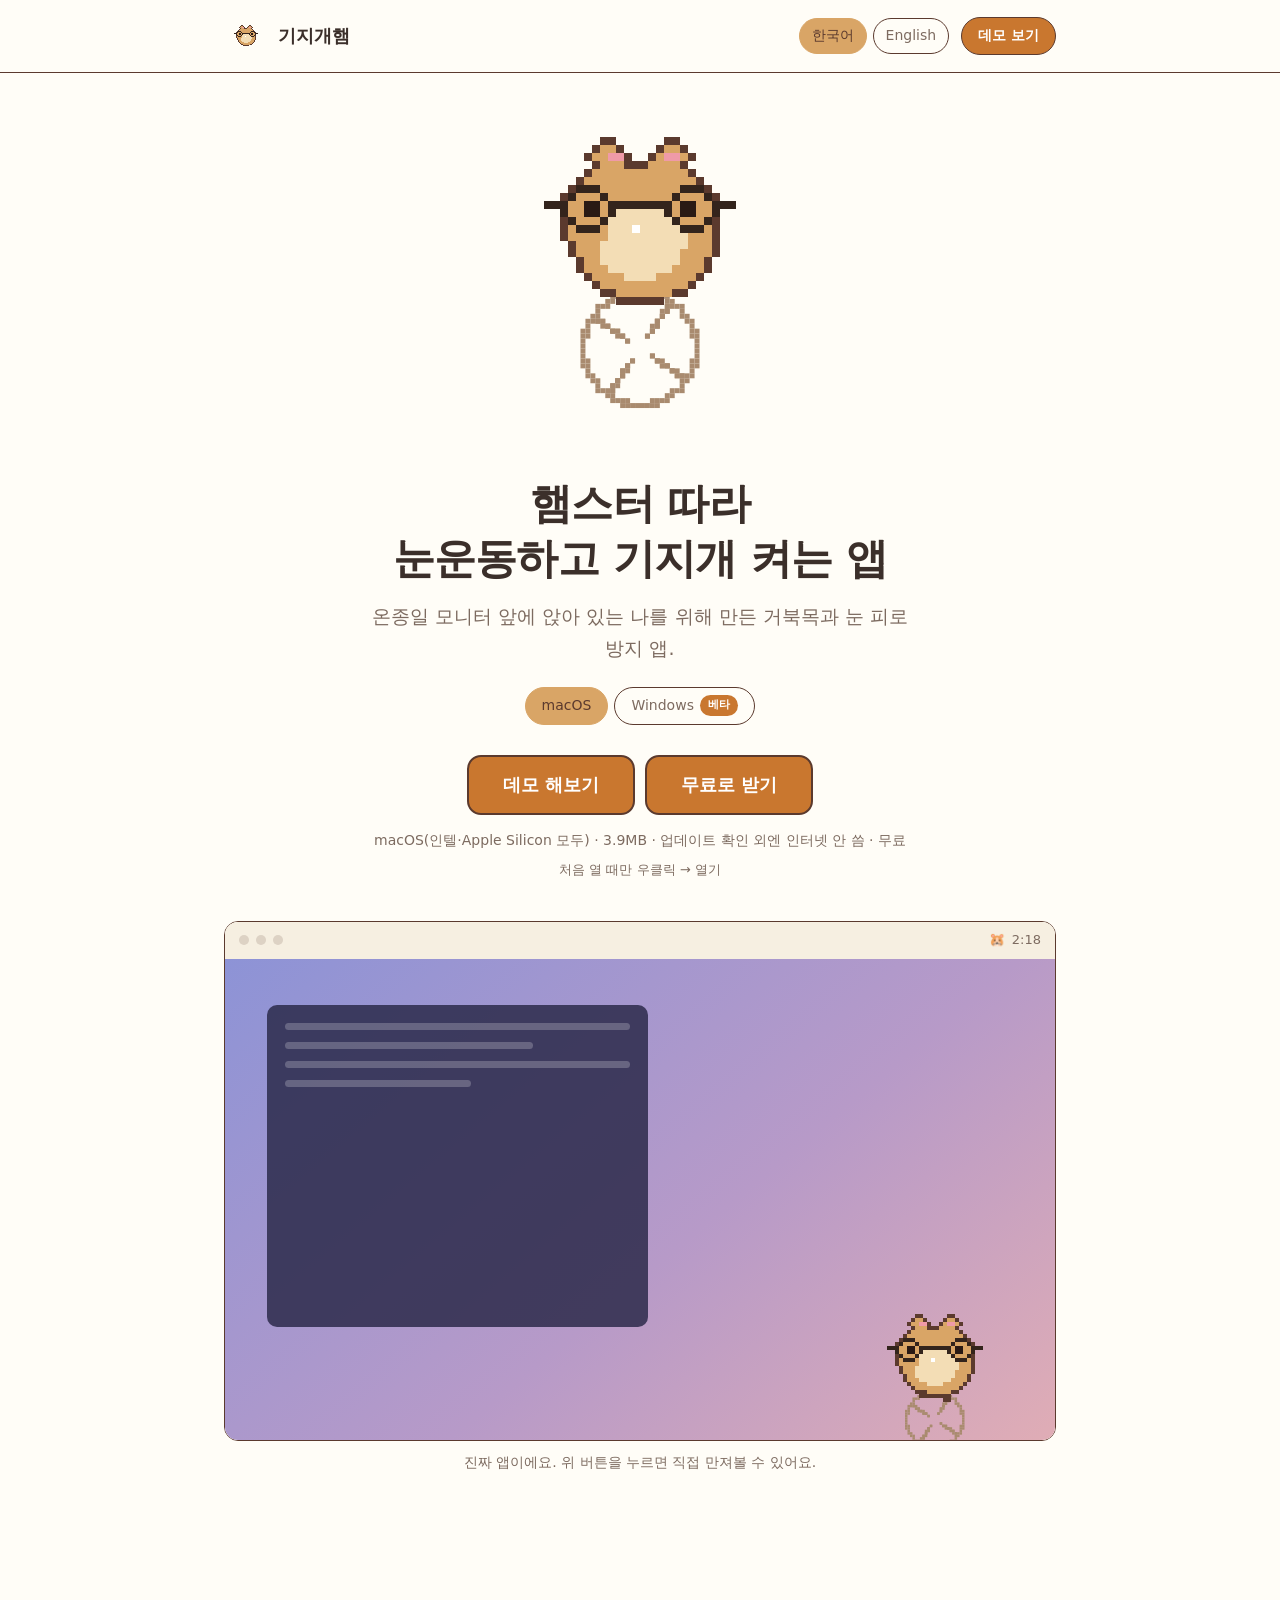
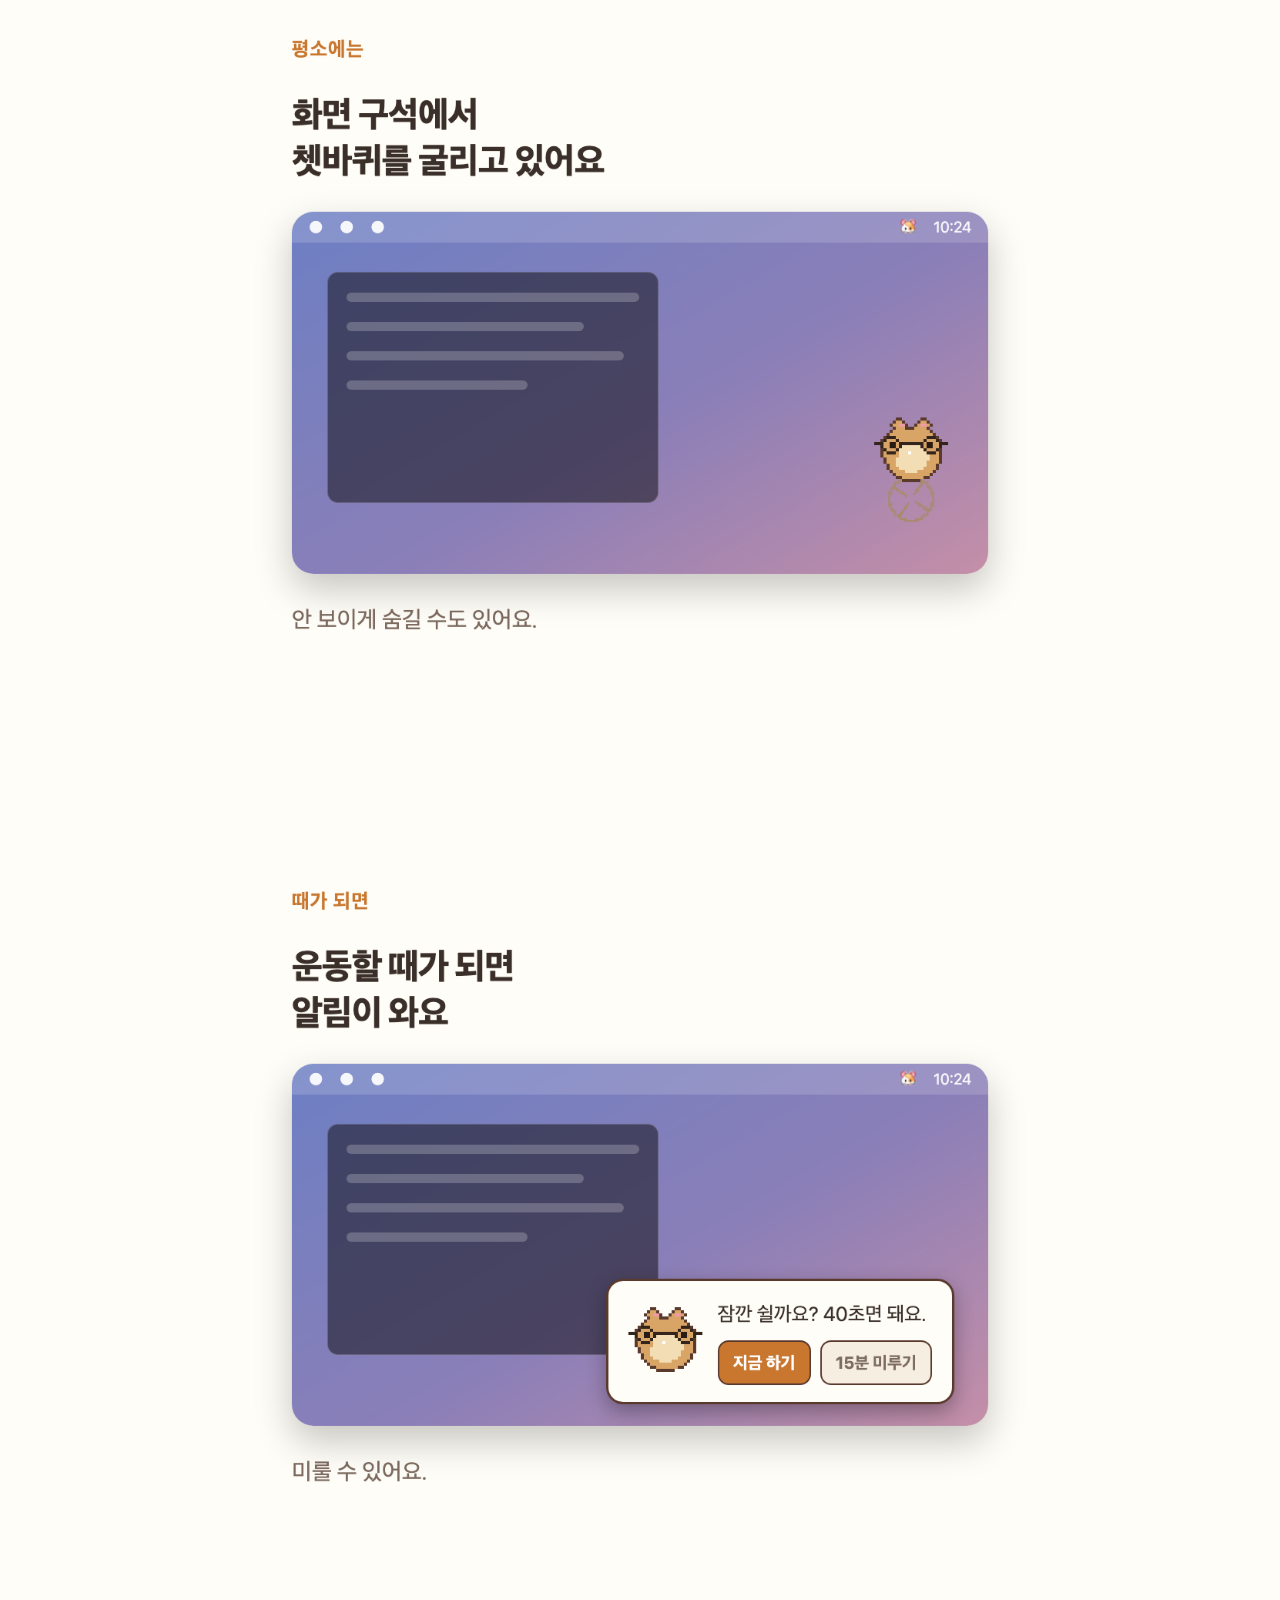
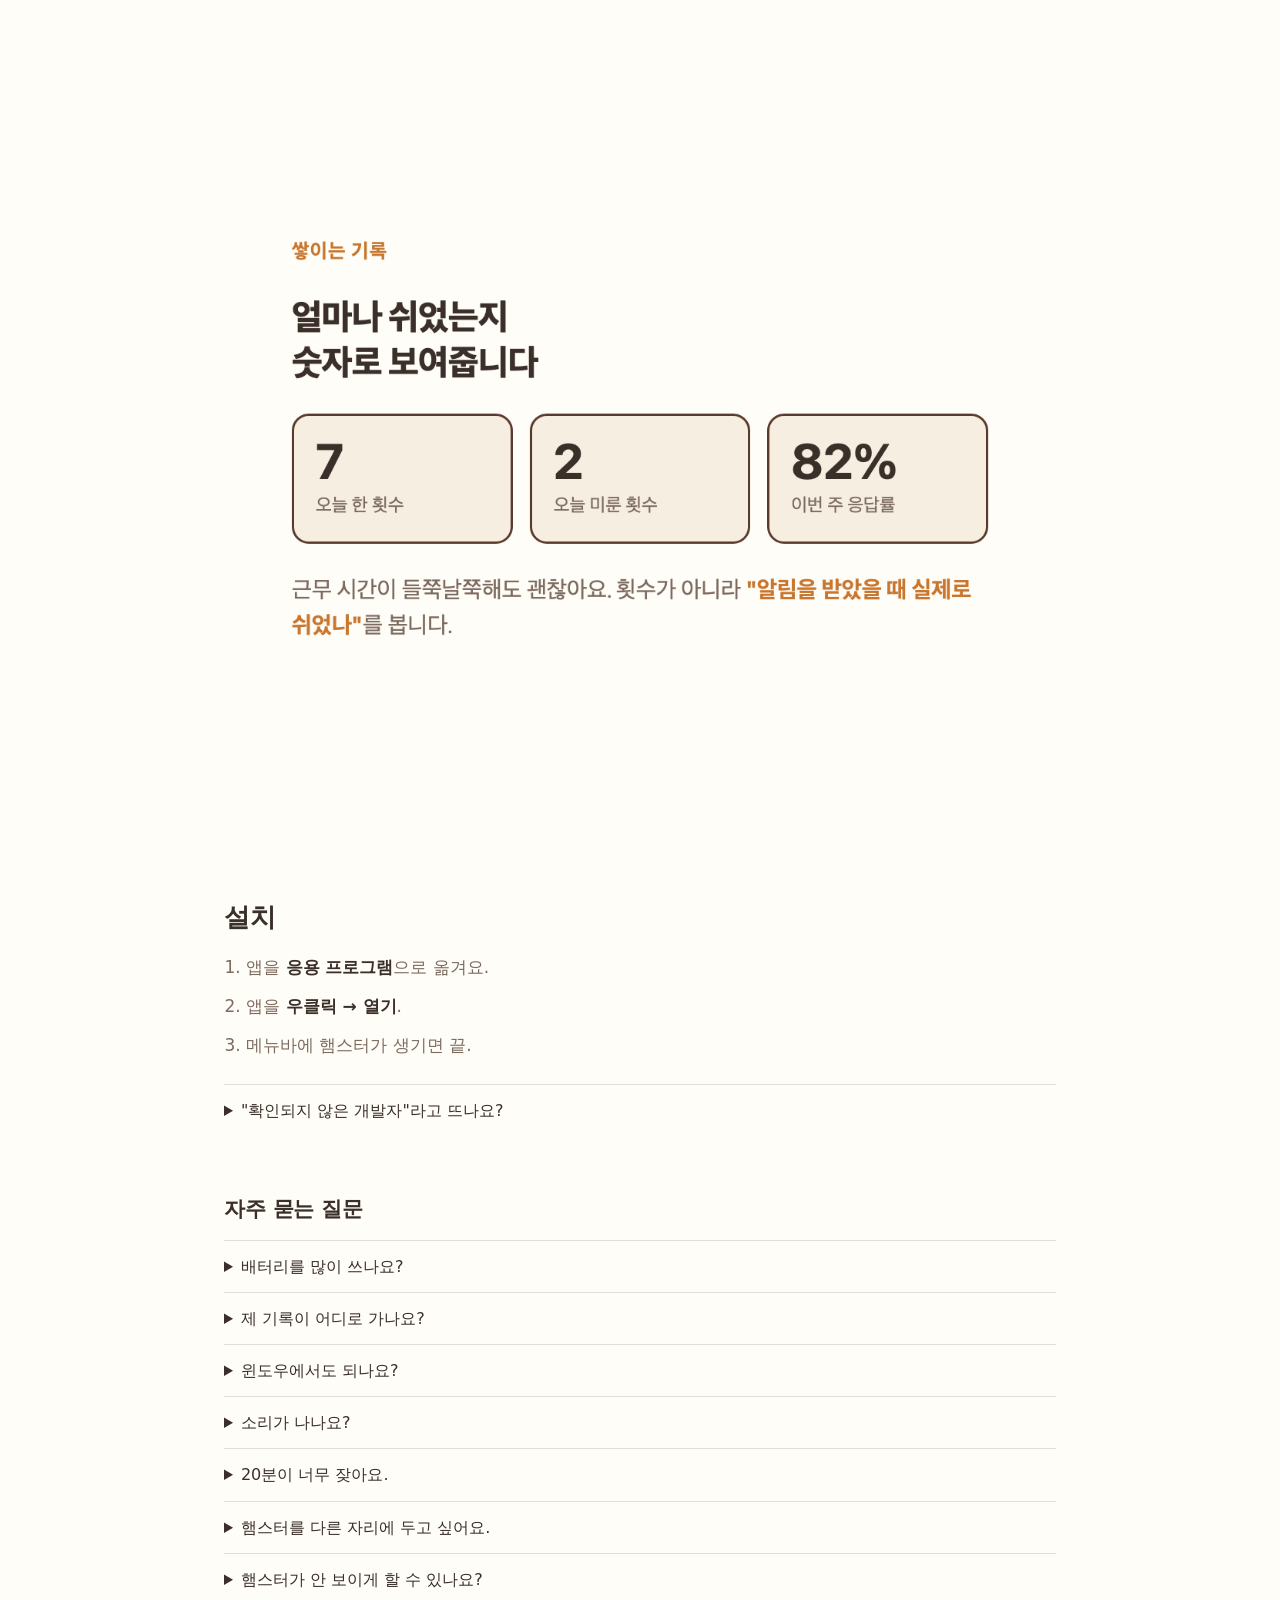
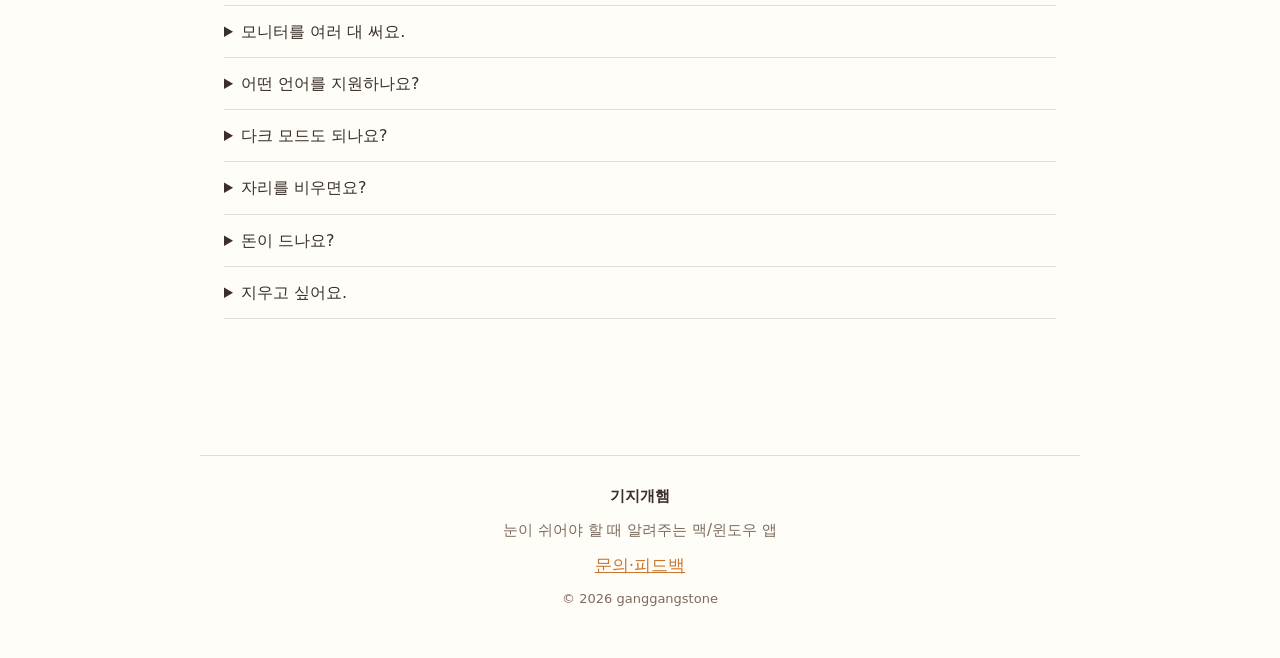
==== index.html @ 0e078a65 "영어 페이지를 /en/에 실제 정적 경로로 분리 (agent-hud 방식) ?lang=en 같은 쿼리 파라미터 변형은 GitHub Pages가 서버 렌더링을 안 하니 크롤러에게 항" ====
<!doctype html>
<html lang="ko">
  <head>
    <meta charset="UTF-8" />
    <meta name="viewport" content="width=device-width, initial-scale=1" />
    <meta name="google-site-verification" content="yGmYmrjmriGeLdfNYpnygEONXYzJY-v47kT8BOJidQM" />
    <title>기지개햄, 눈이 쉬어야 할 때 알려주는 맥/윈도우 앱</title>
    <meta name="description" content="20분마다 쉬라고 알려주는 맥/윈도우 메뉴바 앱. 무시해도 되고, 대신 그 횟수를 기록합니다. 4MB, 무료, 업데이트 확인 외엔 인터넷을 쓰지 않습니다." />
    <link rel="canonical" href="https://ganggangstone.github.io/hamstretch/" />
    <link rel="alternate" hreflang="ko" href="https://ganggangstone.github.io/hamstretch/" />
    <link rel="alternate" hreflang="en" href="https://ganggangstone.github.io/hamstretch/en/" />
    <link rel="alternate" hreflang="x-default" href="https://ganggangstone.github.io/hamstretch/" />
    <meta property="og:type" content="website" />
    <meta property="og:site_name" content="기지개햄" />
    <meta property="og:url" content="https://ganggangstone.github.io/hamstretch/" />
    <meta property="og:locale" content="ko_KR" />
    <meta property="og:locale:alternate" content="en_US" />
    <meta property="og:title" content="기지개햄, 눈이 쉬어야 할 때 알려주는 맥/윈도우 앱" />
    <meta property="og:description" content="온종일 모니터 앞에 앉아 있는 나를 위해 만든 거북목과 눈 피로 방지 데스크톱 앱." />
    <meta property="og:image" content="https://ganggangstone.github.io/hamstretch/screenshots/ko/card-01.png" />
    <meta name="twitter:card" content="summary_large_image" />
    <meta name="twitter:title" content="기지개햄, 눈이 쉬어야 할 때 알려주는 맥/윈도우 앱" />
    <meta name="twitter:description" content="온종일 모니터 앞에 앉아 있는 나를 위해 만든 거북목과 눈 피로 방지 데스크톱 앱." />
    <meta name="twitter:image" content="https://ganggangstone.github.io/hamstretch/screenshots/ko/card-01.png" />
    <link rel="icon" href="src-tauri/icons/32x32.png" />
    <link rel="stylesheet" href="src/theme.css" />
    <link rel="stylesheet" href="site.css" />
    <script type="application/ld+json">
      {
        "@context": "https://schema.org",
        "@type": "SoftwareApplication",
        "name": "기지개햄",
        "alternateName": "Hamstretch",
        "url": "https://ganggangstone.github.io/hamstretch/",
        "image": "https://ganggangstone.github.io/hamstretch/screenshots/ko/card-01.png",
        "description": "20분마다 쉬라고 알려주는 맥/윈도우 메뉴바 앱. 무시해도 되고, 대신 그 횟수를 기록합니다.",
        "applicationCategory": "HealthApplication",
        "operatingSystem": "macOS, Windows",
        "offers": { "@type": "Offer", "price": "0", "priceCurrency": "USD" }
      }
    </script>
  </head>
  <body>
    <header>
      <nav>
        <span class="brand"><canvas id="mark" width="44" height="44"></canvas> <b data-t="brand">기지개햄</b></span>
        <span class="navright">
          <span class="langs">
            <a href="./" aria-current="page">한국어</a>
            <a href="en/">English</a>
          </span>
          <a class="cta-sm" id="downloadTop" href="#install" data-t="ctaTop">데모 보기</a>
        </span>
      </nav>
    </header>

    <main>
      <section class="hero">
        <canvas id="hero" width="200" height="320"></canvas>
        <h1 data-t="title">햄스터 따라<br />눈운동하고 기지개 켜는 앱</h1>
        <p class="lead" data-t="lead">온종일 모니터 앞에 앉아 있는 나를 위해 만든 거북목과 눈 피로 방지 앱.</p>
        <span class="oses">
          <button type="button" data-os="mac">macOS</button>
          <button type="button" data-os="win">Windows <span class="beta-badge" data-t="betaBadge">베타</span></button>
        </span>
        <p class="ctas">
          <a class="cta" id="demo" href="demo/?play=1" data-t="ctaDemo">데모 해보기</a>
          <a class="cta" id="download" href="https://github.com/ganggangstone/hamstretch/releases/download/v0.1.1/Hamstretch_0.1.1_universal.dmg" data-t="cta">무료로 받기</a>
        </p>
        <p class="specs" data-t="specs">macOS(인텔·Apple Silicon 모두) · 3.9MB · 업데이트 확인 외엔 인터넷 안 씀 · 무료</p>
        <p class="notice" id="notice" data-t="notOpen" hidden>아직 공개 전이에요. 먼저 데모로 만나보세요.</p>
        <p class="hint" data-t="ctaHint">처음 열 때만 우클릭 → 열기</p>
        <p class="beta-note" id="betaNote" data-t="betaNote" hidden></p>
      </section>

      <!-- 실제 앱이 도는 화면. 그림이 아니라 진짜 움직인다. -->
      <section class="preview">
        <iframe src="demo/?embed=1" title="기지개햄 미리보기" scrolling="no" loading="lazy"></iframe>
        <p class="preview-note" data-t="previewNote">진짜 앱이에요. 위 버튼을 누르면 직접 만져볼 수 있어요.</p>
      </section>

      <section class="shots"><div id="shots"></div></section>

      <section id="install" class="install">
        <h2 data-t="instTitle">설치</h2>
        <ol>
          <li data-t="inst1">앱을 <b>응용 프로그램</b>으로 옮겨요.</li>
          <li data-t="inst2">앱을 <b>우클릭 → 열기</b>.</li>
          <li data-t="inst3">메뉴바에 햄스터가 생기면 끝.</li>
        </ol>
        <!-- 경고 안내는 접어둔다. 받기도 전에 펼쳐 보이면 설치가 까다로워 보인다. -->
        <details class="warn">
          <summary data-t="warnTitle">"확인되지 않은 개발자"라고 뜨나요?</summary>
          <p data-t="warnBody">고장이 아니에요. 애플 서명이 없어서 더블클릭은 맥이 막아요. 우클릭(또는 control+클릭) → 열기 → 한 번 더 열기. 새 버전마다 한 번씩 필요해요.</p>
        </details>
      </section>

      <section class="faq">
        <h2 data-t="faqTitle">자주 묻는 질문</h2>
        <div id="faq">
          <details><summary>배터리를 많이 쓰나요?</summary><p>하루 종일 켜둬도 배터리가 눈에 띄게 줄지 않아요. 쉬는 동안에는 화면 구석만 그리고, 운동할 때만 화면 전체를 써요.</p></details>
          <details><summary>제 기록이 어디로 가나요?</summary><p>아무 데도 안 가요. 기록은 이 컴퓨터 안 파일 하나에만 쌓여요. 인터넷은 하루 한 번, 새 버전이 있는지 확인할 때만 GitHub에 접속하고 그때도 기록은 보내지 않아요. 파일을 지우면 기록도 사라져요.</p></details>
          <details><summary>윈도우에서도 되나요?</summary><p>베타로 돼요. 위에서 Windows를 고르면 받을 수 있어요. 아직 실기기 검증을 막 시작한 단계라 문제가 있을 수 있어요.</p></details>
          <details><summary>소리가 나나요?</summary><p>안 나요. 화면 구석에 카드만 조용히 떠요.</p></details>
          <details><summary>20분이 너무 잦아요.</summary><p>설정에서 10분, 20분, 30분, 45분, 60분 중에 고를 수 있어요.</p></details>
          <details><summary>햄스터를 다른 자리에 두고 싶어요.</summary><p>메뉴바에서 "위치 옮기기"를 누르면 햄스터를 끌어서 옮길 수 있어요. 놓은 자리는 앱을 껐다 켜도 그대로예요.</p></details>
          <details><summary>햄스터가 안 보이게 할 수 있나요?</summary><p>설정에서 끄면 평소에는 안 보여요. 눈운동할 때만 나타나요. 눈으로 따라갈 대상이 있어야 하니까요.</p></details>
          <details><summary>모니터를 여러 대 써요.</summary><p>지금 마우스가 있는 화면으로 따라와요. 이것도 설정에서 끌 수 있어요.</p></details>
          <details><summary>어떤 언어를 지원하나요?</summary><p>한국어와 영어요. 설정에서 바꿔요.</p></details>
          <details><summary>다크 모드도 되나요?</summary><p>시스템 설정을 따라가고, 원하면 밝게나 어둡게로 고정할 수도 있어요.</p></details>
          <details><summary>자리를 비우면요?</summary><p>3분 넘게 아무것도 안 누르면 알림을 띄우지 않아요. 돌아왔을 때 낡은 알림이 쌓여 있지 않아요.</p></details>
          <details><summary>돈이 드나요?</summary><p>무료예요.</p></details>
          <details><summary>지우고 싶어요.</summary><p>앱을 휴지통에 넣으면 끝이에요.</p></details>
        </div>
      </section>
    </main>

    <footer>
      <p class="foot-brand"><b data-t="brand">기지개햄</b></p>
      <p class="foot-note" data-t="footNote">눈이 쉬어야 할 때 알려주는 맥/윈도우 앱</p>
      <p class="foot-links"><a id="feedback" href="#" data-t="footFeedback">문의·피드백</a></p>
      <p class="foot-copy">© <span id="year"></span> ganggangstone</p>
    </footer>

    <script type="module" src="site.js"></script>
  </body>
</html>
---- src/theme.css ----
/* 디자인 토큰 — 색과 간격은 전부 여기서만 정의한다.
   펫 창, 설정 창, 앞으로 만들 대시보드가 모두 이 파일을 가져다 쓴다.
   테마를 바꾸고 싶으면 이 파일만 고치면 된다.

   테마는 세 가지 상태를 가진다.
   - 시스템 따름: html에 data-theme 없음 → prefers-color-scheme 이 결정
   - 라이트 고정: html[data-theme="light"]
   - 다크 고정:   html[data-theme="dark"]
   그래서 기본값(:root)은 라이트로 두고, 다크는 두 군데에서 각각 덮어쓴다. */
:root {
  --ham-outline: #5b3a2e;
  --ham-body: #d9a566;
  --ham-cream: #f3ddb5;
  --ham-pink: #ef9aa8;

  --surface: #fffdf7;
  --surface-2: #f6efe1;
  --surface-border: #5b3a2e;
  --text: #3b2f2a;
  --text-dim: #7d6b60;
  --accent: #c9772f;
  /* 칸을 나누는 옅은 선. 테두리(--surface-border)는 너무 진해서 목록 구분에 쓰면 답답하다. */
  --line: rgba(91, 58, 46, 0.16);
  --shadow: rgba(60, 40, 30, 0.28);

  --radius: 12px;
  --gap: 10px;
  --font: 13px/1.5 -apple-system, BlinkMacSystemFont, 'Apple SD Gothic Neo', system-ui,
    sans-serif;
}

@media (prefers-color-scheme: dark) {
  :root:not([data-theme='light']) {
    --surface: #2f2724;
    --surface-2: #241e1c;
    --surface-border: #d9a566;
    --text: #f3e7d6;
    --text-dim: #b3a293;
    --accent: #e0a45c;
    --line: rgba(243, 231, 214, 0.18);
    --shadow: rgba(0, 0, 0, 0.5);
  }
}

:root[data-theme='dark'] {
  --surface: #2f2724;
  --surface-2: #241e1c;
  --surface-border: #d9a566;
  --text: #f3e7d6;
  --text-dim: #b3a293;
  --accent: #e0a45c;
  --shadow: rgba(0, 0, 0, 0.5);
}
---- site.css ----
/* 랜딩 페이지. 색은 src/theme.css의 토큰만 쓴다 — 앱과 같은 팔레트다.
   테마는 보는 사람의 시스템 설정을 따른다. */
* { box-sizing: border-box; }

/* display를 지정한 요소는 hidden 속성만으로 안 사라진다. CSS가 더 세기 때문이다. */
[hidden] { display: none !important; }

body {
  margin: 0;
  background: var(--surface);
  color: var(--text);
  font: 400 17px/1.7 -apple-system, BlinkMacSystemFont, 'Apple SD Gothic Neo', system-ui, sans-serif;
  word-break: keep-all;
}

canvas { image-rendering: pixelated; display: block; }
a { color: var(--accent); }

/* 스크롤해도 설치 버튼이 늘 보이게 붙여둔다. 배경을 칠하지 않으면 본문이 비쳐 보인다. */
header {
  position: sticky; top: 0; z-index: 10;
  background: var(--surface);
  border-bottom: 1px solid var(--surface-border);
}
nav {
  max-width: 880px; margin: 0 auto; padding: 14px 24px;
  display: flex; align-items: center; justify-content: space-between; gap: 16px;
}
.brand { display: flex; align-items: center; gap: 10px; font-size: 18px; }
.navright { display: flex; align-items: center; gap: 12px; }
.langs { display: flex; gap: 6px; }

.cta-sm {
  background: var(--accent); color: #fff; text-decoration: none;
  border: 1px solid var(--surface-border); border-radius: 999px;
  padding: 6px 16px; font-size: 14px; font-weight: 700; white-space: nowrap;
}
/* 언어는 이제 실제로 갈라진 페이지라(루트/en/) 버튼이 아니라 링크다 —
   검색엔진이 각각을 독립된 페이지로 색인하려면 진짜 <a href>여야 한다. */
.langs a {
  border: 1px solid var(--surface-border); background: transparent; color: var(--text-dim);
  border-radius: 999px; padding: 5px 12px; font: inherit; font-size: 14px;
  text-decoration: none; display: inline-block;
}
/* 지금 보고 있는 언어. 진한 주황(--accent)은 설치 버튼과 세기가 같아 시선을 나눠 가진다.
   햄스터 몸 색을 쓰면 팔레트 안에 있으면서 한 단계 물러난다. */
.langs a[aria-current="page"] { background: var(--ham-body); border-color: var(--ham-body); color: var(--ham-outline); }

main { max-width: 880px; margin: 0 auto; padding: 0 24px 80px; }

.hero { text-align: center; padding: 56px 0 40px; }
.hero canvas { margin: 0 auto 28px; }
h1 { margin: 0 0 14px; font-size: 42px; line-height: 1.3; letter-spacing: -0.02em; }
.lead { margin: 0 auto; max-width: 30em; color: var(--text-dim); font-size: 19px; }

/* macOS/Windows 고르는 버튼. 언어 버튼(.langs)과 같은 생김새를 쓴다 —
   둘 다 "지금 보는 걸 바꾸는 토글"이라는 같은 역할이라서다. */
.oses { display: flex; gap: 6px; justify-content: center; margin: 22px 0 0; }
.oses button {
  border: 1px solid var(--surface-border); background: transparent; color: var(--text-dim);
  border-radius: 999px; padding: 6px 16px; font: inherit; font-size: 14px; cursor: pointer;
  display: inline-flex; align-items: center; gap: 6px;
}
.oses button.on { background: var(--ham-body); border-color: var(--ham-body); color: var(--ham-outline); }
.beta-badge {
  background: var(--accent); color: #fff; border-radius: 999px;
  padding: 1px 8px; font-size: 11px; font-weight: 700; letter-spacing: 0.02em;
}

.cta {
  display: inline-block; margin: 30px 0 14px;
  background: var(--accent); color: #fff; text-decoration: none;
  border: 2px solid var(--surface-border); border-radius: 14px;
  padding: 13px 34px; font-weight: 700; font-size: 18px;
}
/* 아직 받을 수 없으면 눌러도 되는 것처럼 보이면 안 된다 */
.cta.soon { background: var(--surface-2); color: var(--text-dim); }
.specs { margin: 0; color: var(--text-dim); font-size: 14px; }
/* 윈도우를 골랐을 때만 뜨는 베타 안내. .notice보다 눈에 덜 띄게 — 경고가 아니라 참고니까. */
.beta-note { margin: 10px 0 0; color: var(--text-dim); font-size: 13px; }

.ctas { display: flex; gap: 10px; justify-content: center; margin: 30px 0 14px; flex-wrap: wrap; }
.ctas .cta { margin: 0; }

/* 아직 못 받는다는 사실은 잠긴 버튼 대신 한 줄로 알린다. */
.notice { margin: 10px 0 0; color: var(--accent); font-size: 14px; }

/* 진짜 앱이 도는 화면을 소개 맨 앞에 둔다. 그림 한 장보다 이게 설명을 대신한다. */
.preview { margin: 0 0 44px; }
.preview iframe {
  width: 100%; aspect-ratio: 16 / 10; border: 1px solid var(--surface-border);
  border-radius: 14px; display: block; background: var(--surface-2);
}
.preview-note { margin: 10px 0 0; color: var(--text-dim); font-size: 14px; text-align: center; }

h2 { letter-spacing: -0.01em; }
.install h2, .privacy h2 { font-size: 26px; margin: 0 0 14px; }
#install { scroll-margin-top: 76px; }
.install ol { margin: 0 0 24px; padding-left: 1.3em; color: var(--text-dim); }
.install li { margin-bottom: 10px; }
.install li b { color: var(--text); }

.warn { border-top: 1px solid var(--line); padding: 12px 0; margin-bottom: 56px; }
.warn summary { cursor: pointer; font-size: 16px; }
.warn p { margin: 10px 0 2px; color: var(--text-dim); font-size: 15px; line-height: 1.7; }
footer p { margin: 0; }

@media (max-width: 720px) {
  h1 { font-size: 32px; }
  .hero { padding-top: 36px; }
}

/* 다운로드 버튼 아래 한 줄. 설치 마찰을 미리 알려주되 겁주지 않을 만큼만. */
.hint { margin: 6px 0 0; color: var(--text-dim); font-size: 13px; }

.shots { margin: 0 0 40px; }
/* 카드를 가로로 3등분하면 글자가 작아져 읽히지 않는다. 세로로 쌓아 스크롤하며 본다. */
.shots > div { display: grid; grid-template-columns: 1fr; gap: 20px; }
.shots img { width: 100%; border-radius: 12px; display: block; }

.faq { margin: 0 0 56px; }
.faq h2 { margin: 0 0 12px; font-size: 21px; }
.faq details {
  border-top: 1px solid var(--line);
  padding: 12px 0;
}
.faq details:last-child { border-bottom: 1px solid var(--line); }
.faq summary { cursor: pointer; font-size: 16px; }
.faq p { margin: 10px 0 2px; color: var(--text-dim); font-size: 15px; line-height: 1.7; }

/* 푸터는 main 바깥이라 가운데 정렬 컨테이너를 따로 줘야 한다. */
footer {
  border-top: 1px solid var(--line);
  max-width: 880px; margin: 0 auto; padding: 28px 24px 48px;
  text-align: center;
}
.foot-brand { margin: 0 0 8px; font-size: 15px; }
.foot-note { margin: 0 0 8px; color: var(--text-dim); font-size: 15px; }
.foot-links { margin: 0 0 8px; }
.foot-copy { margin: 0; color: var(--text-dim); font-size: 13px; }
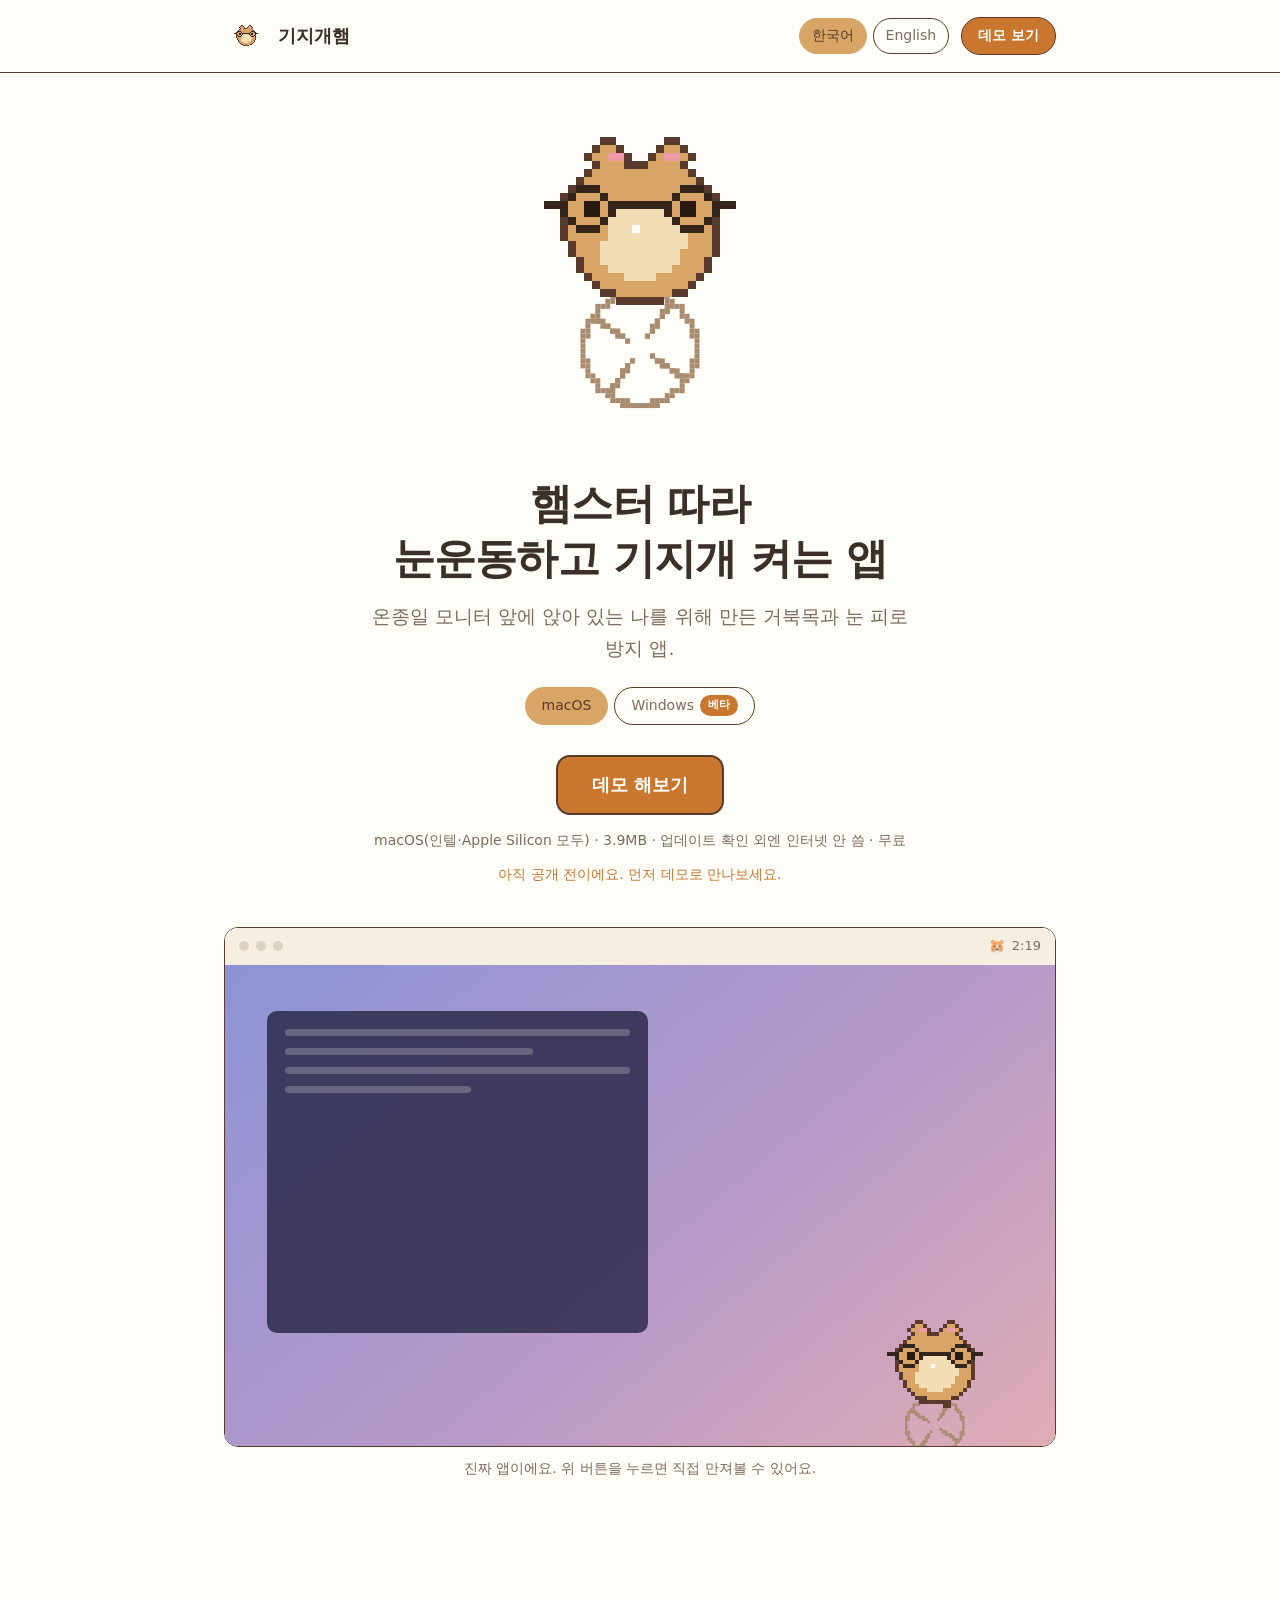
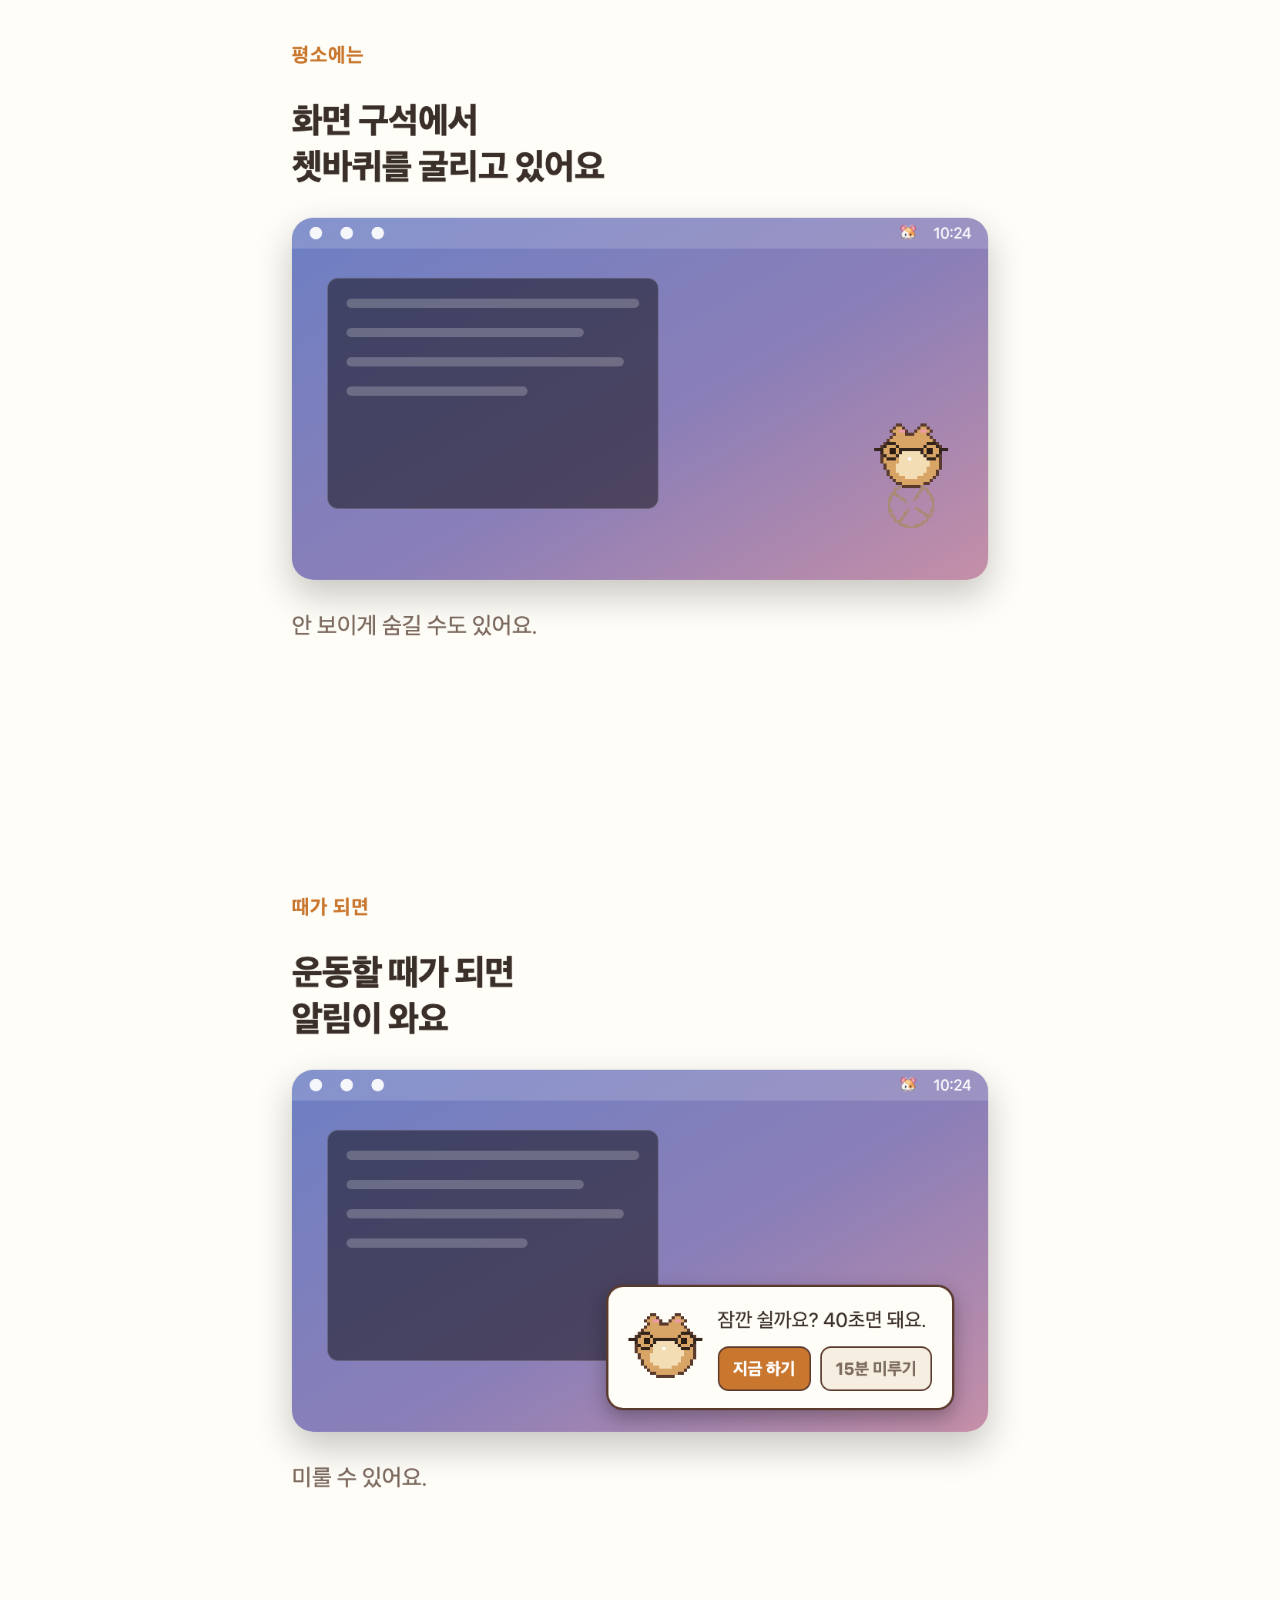
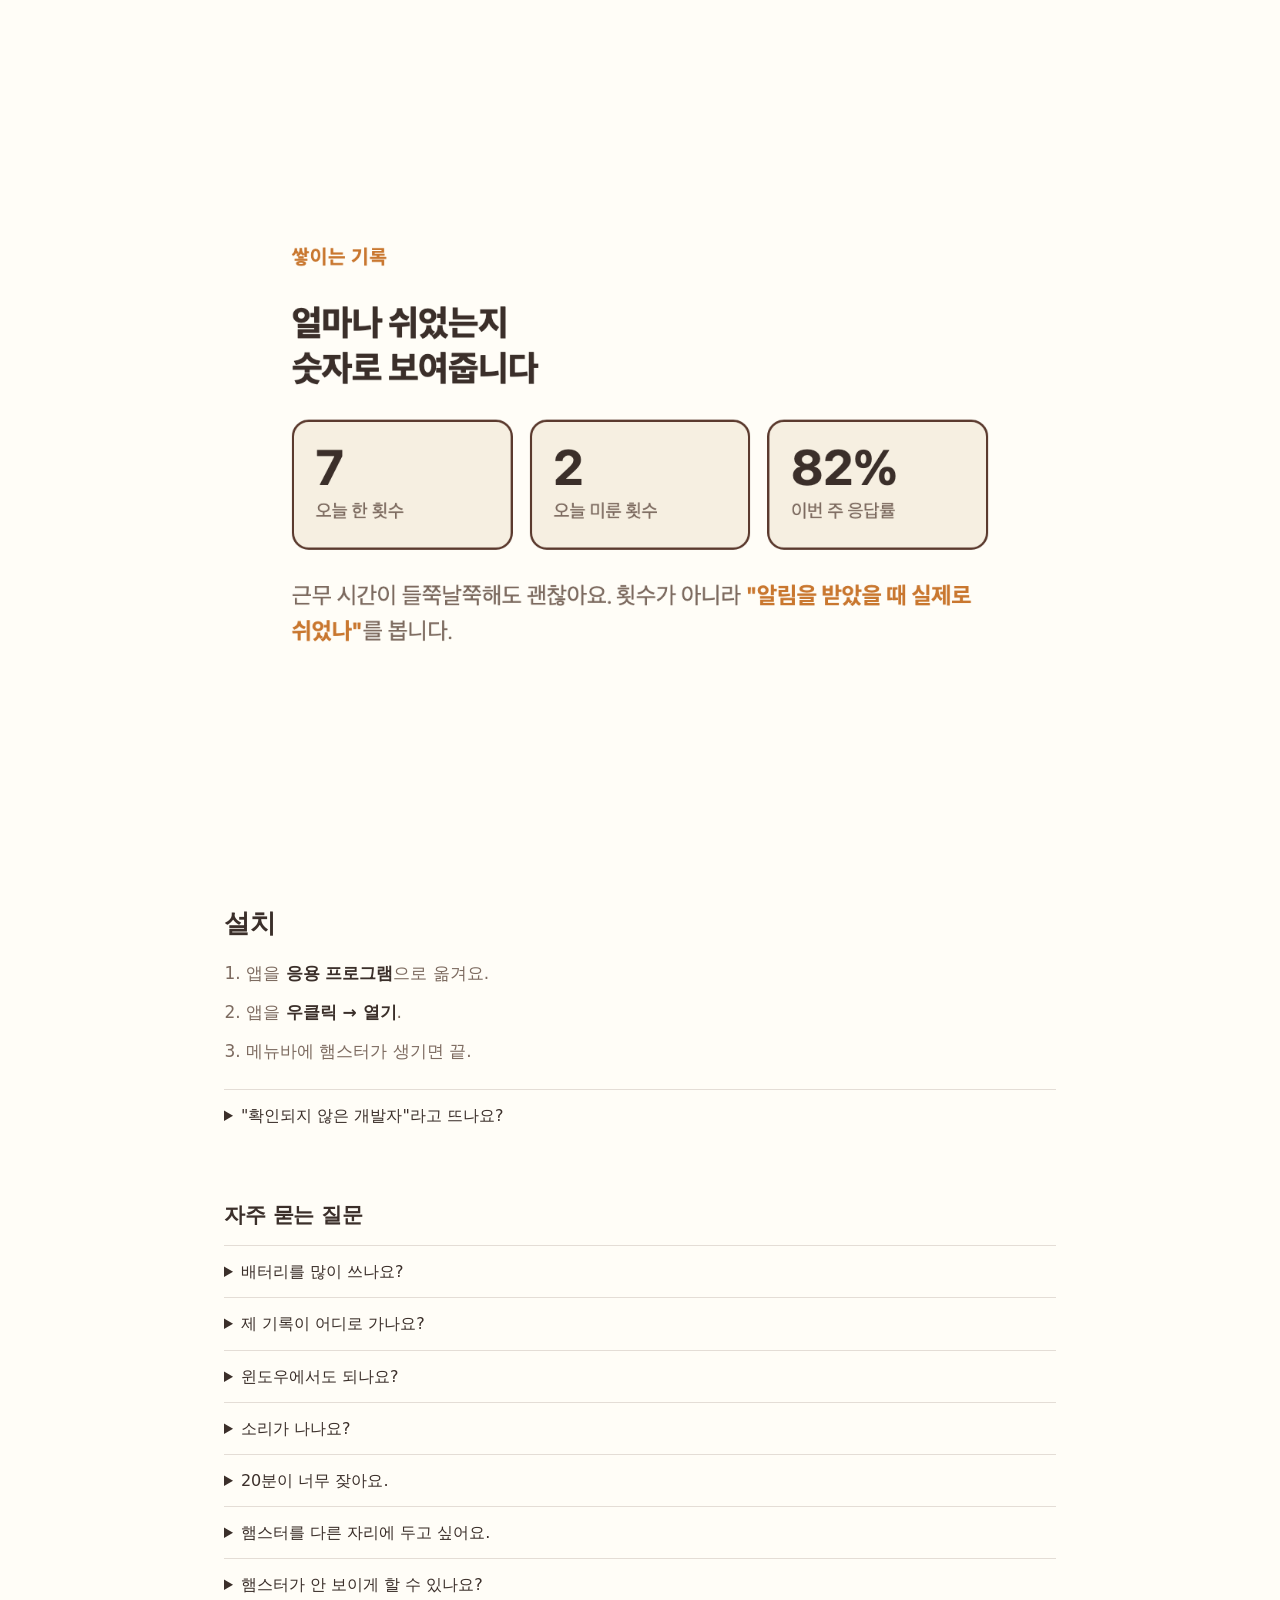
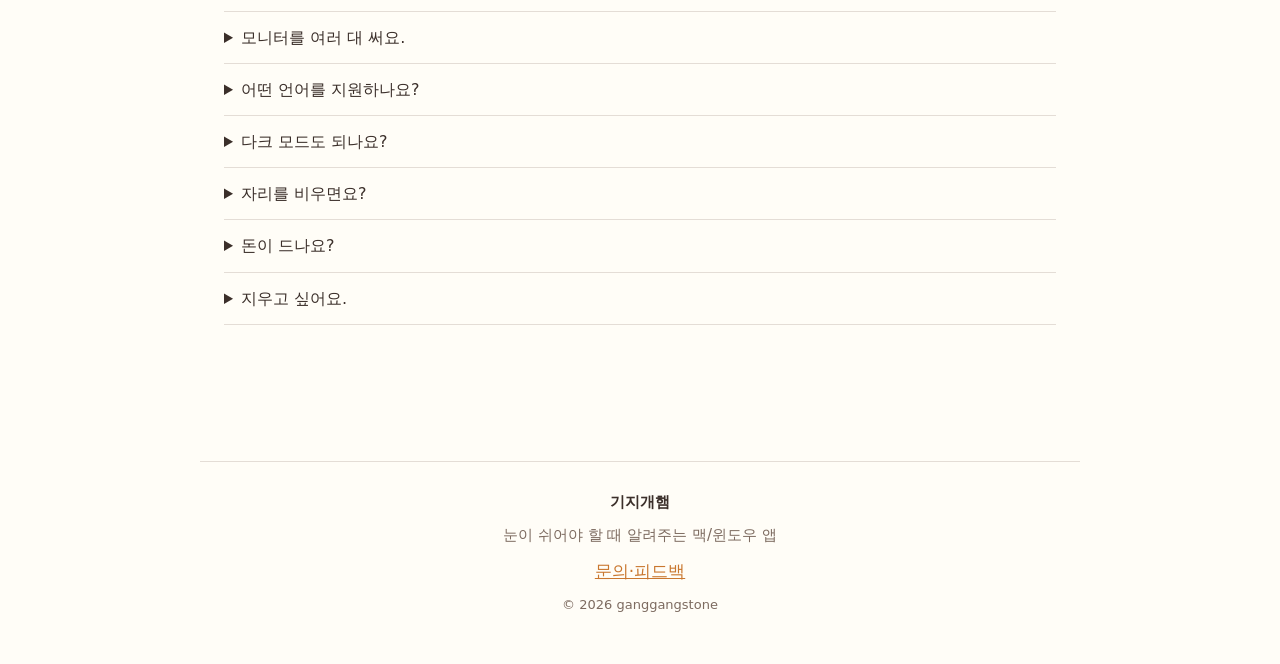
==== commit ca95cf31: "심사 기간 중 직접 다운로드 링크 비활성화 (원티드 AI 챔피언십 2026) 대회 규정: "검증 절차를 거치지 않은 설치 파일(APK, exe 등)을 직접 다운로드하도록 하는 방식" ====
--- a/index.html
+++ b/index.html
@@ -65,11 +65,11 @@
         </span>
         <p class="ctas">
           <a class="cta" id="demo" href="demo/?play=1" data-t="ctaDemo">데모 해보기</a>
-          <a class="cta" id="download" href="https://github.com/ganggangstone/hamstretch/releases/download/v0.1.1/Hamstretch_0.1.1_universal.dmg" data-t="cta">무료로 받기</a>
+          <a class="cta" id="download" href="#install" data-t="cta" hidden>무료로 받기</a>
         </p>
         <p class="specs" data-t="specs">macOS(인텔·Apple Silicon 모두) · 3.9MB · 업데이트 확인 외엔 인터넷 안 씀 · 무료</p>
-        <p class="notice" id="notice" data-t="notOpen" hidden>아직 공개 전이에요. 먼저 데모로 만나보세요.</p>
-        <p class="hint" data-t="ctaHint">처음 열 때만 우클릭 → 열기</p>
+        <p class="notice" id="notice" data-t="notOpen">아직 공개 전이에요. 먼저 데모로 만나보세요.</p>
+        <p class="hint" data-t="ctaHint" hidden>처음 열 때만 우클릭 → 열기</p>
         <p class="beta-note" id="betaNote" data-t="betaNote" hidden></p>
       </section>
 
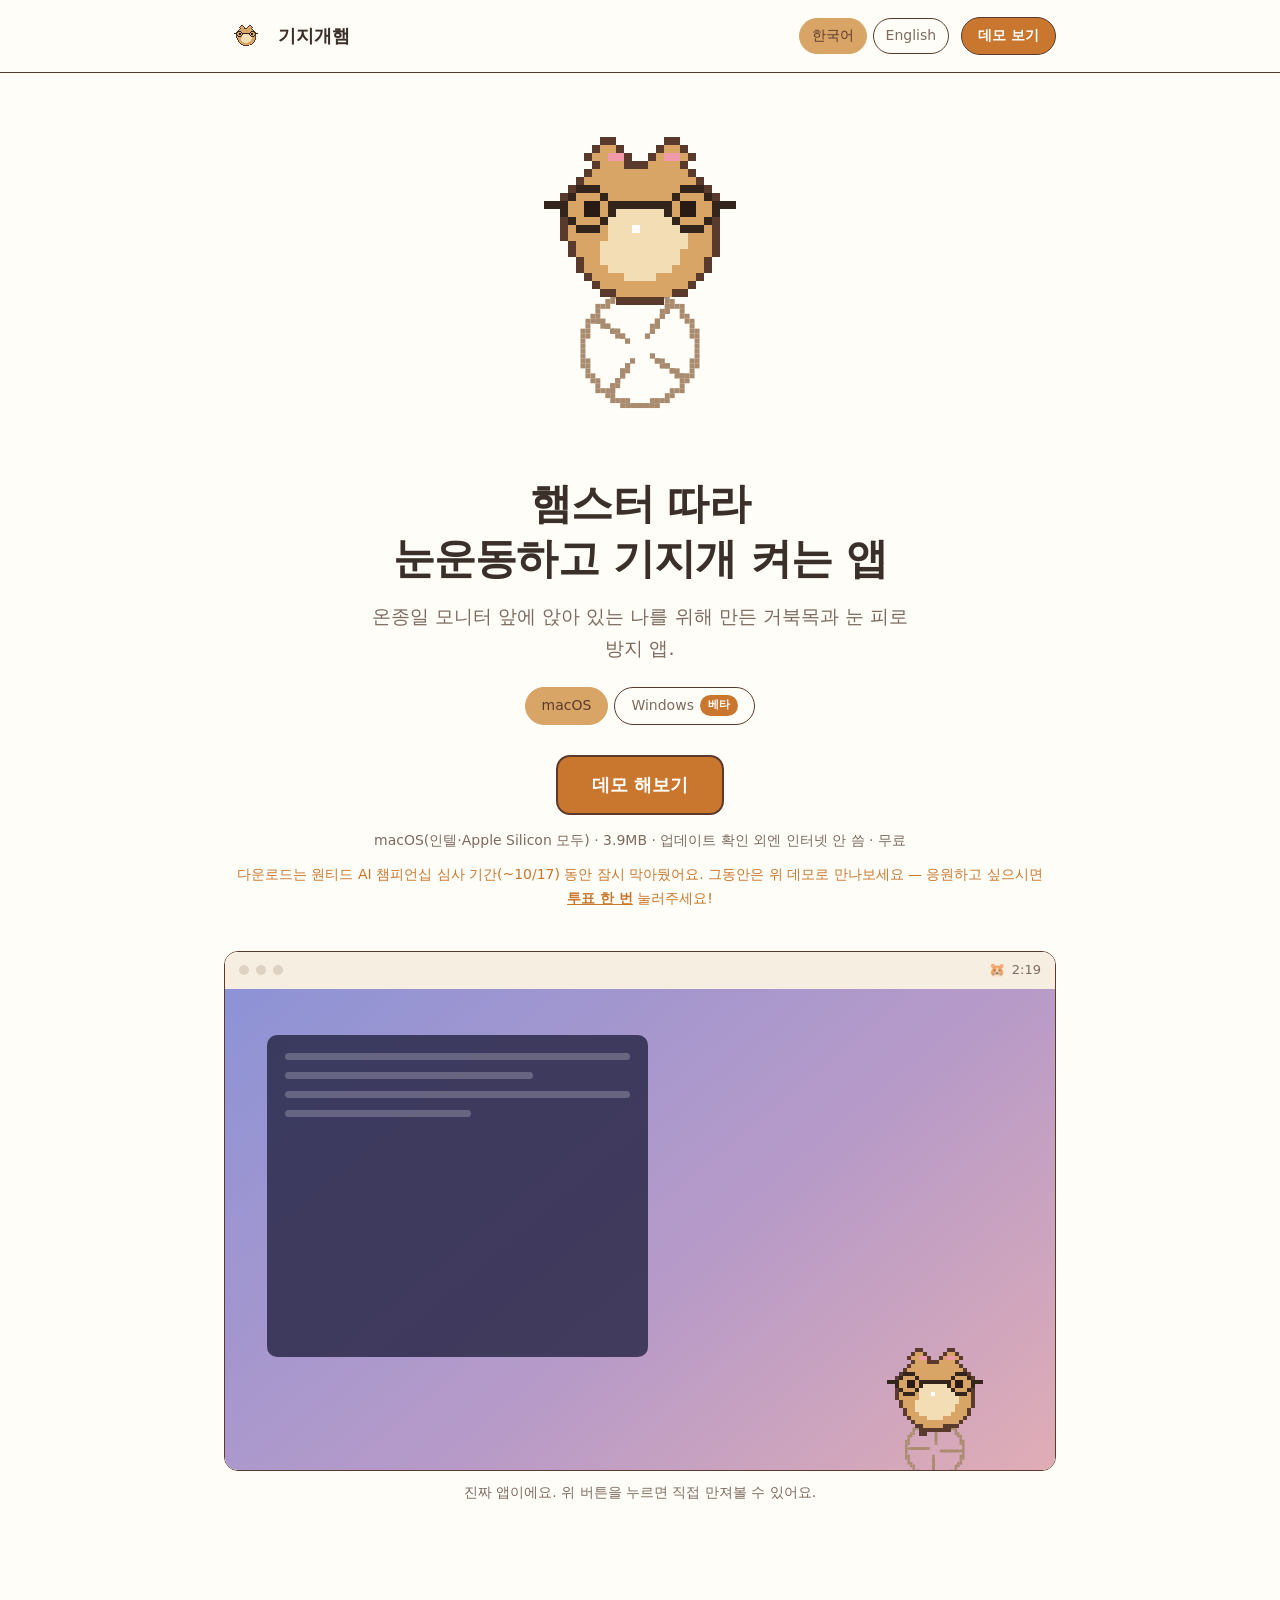
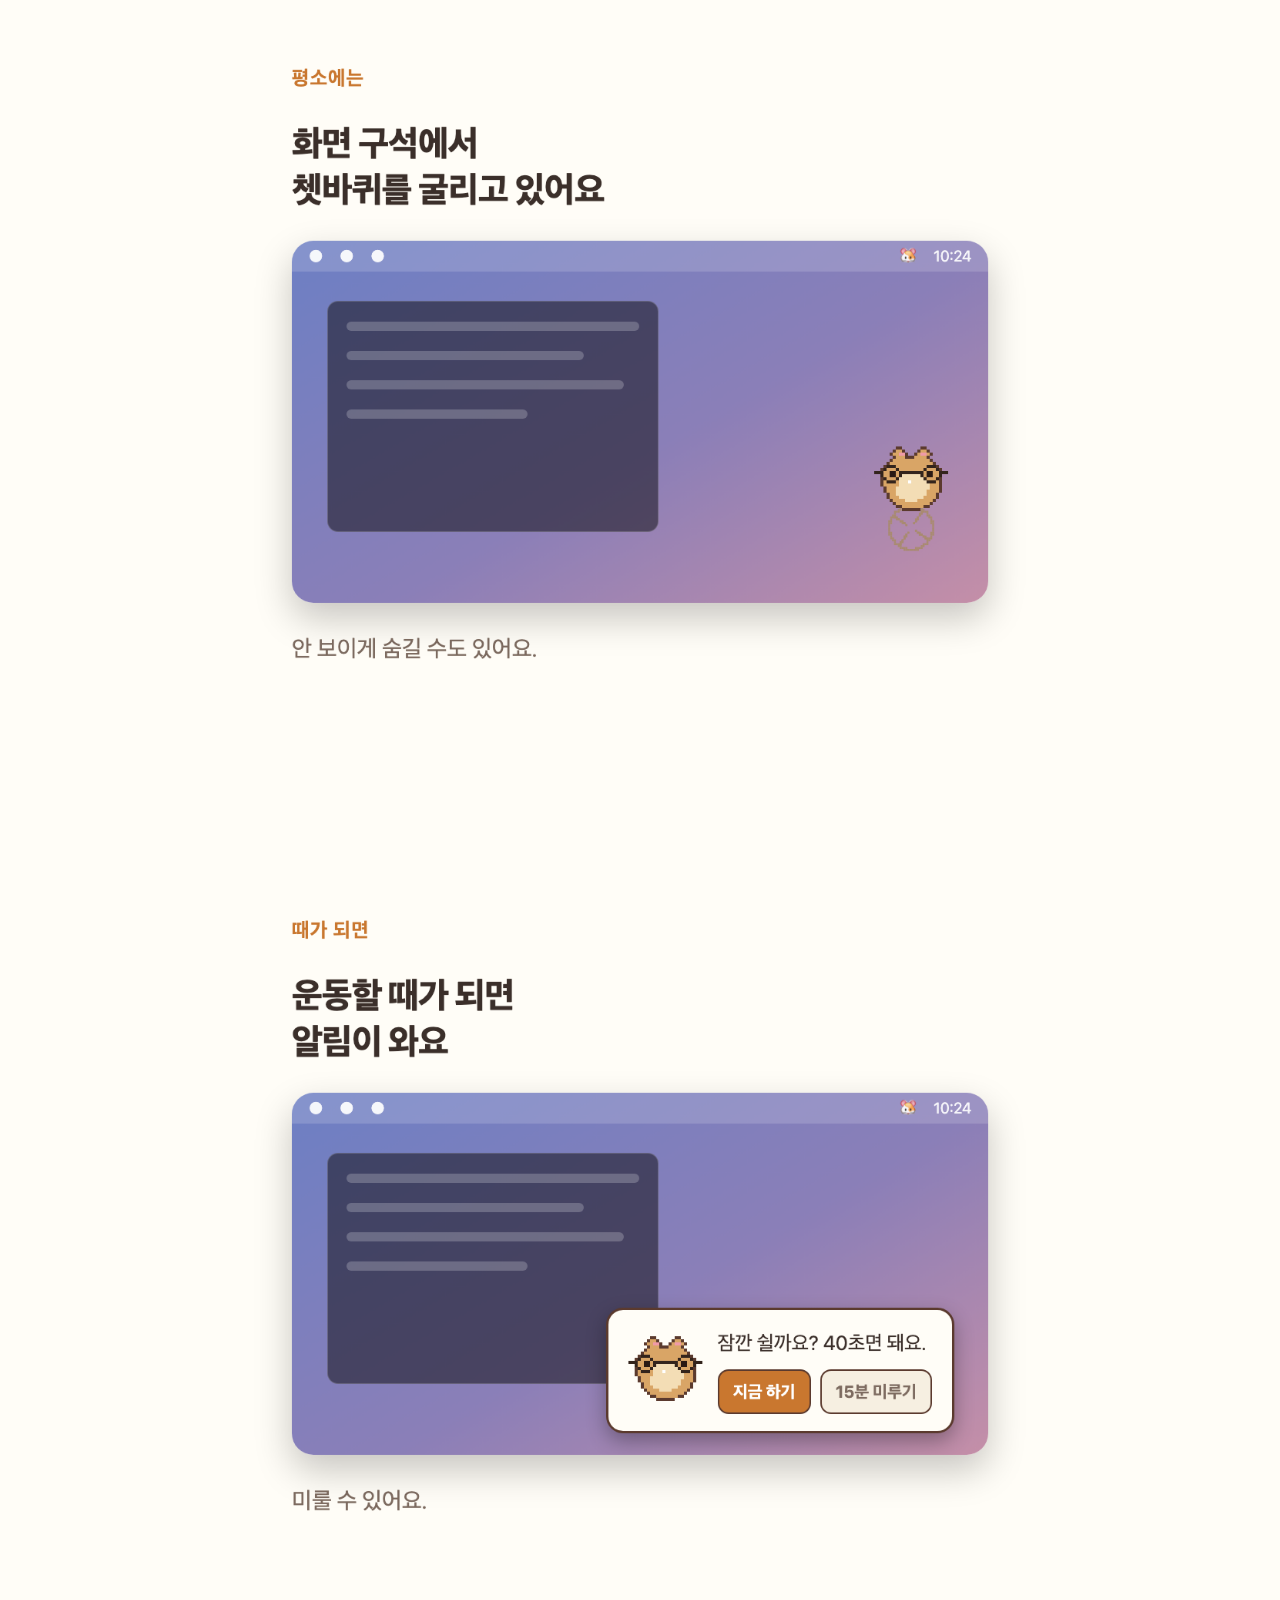
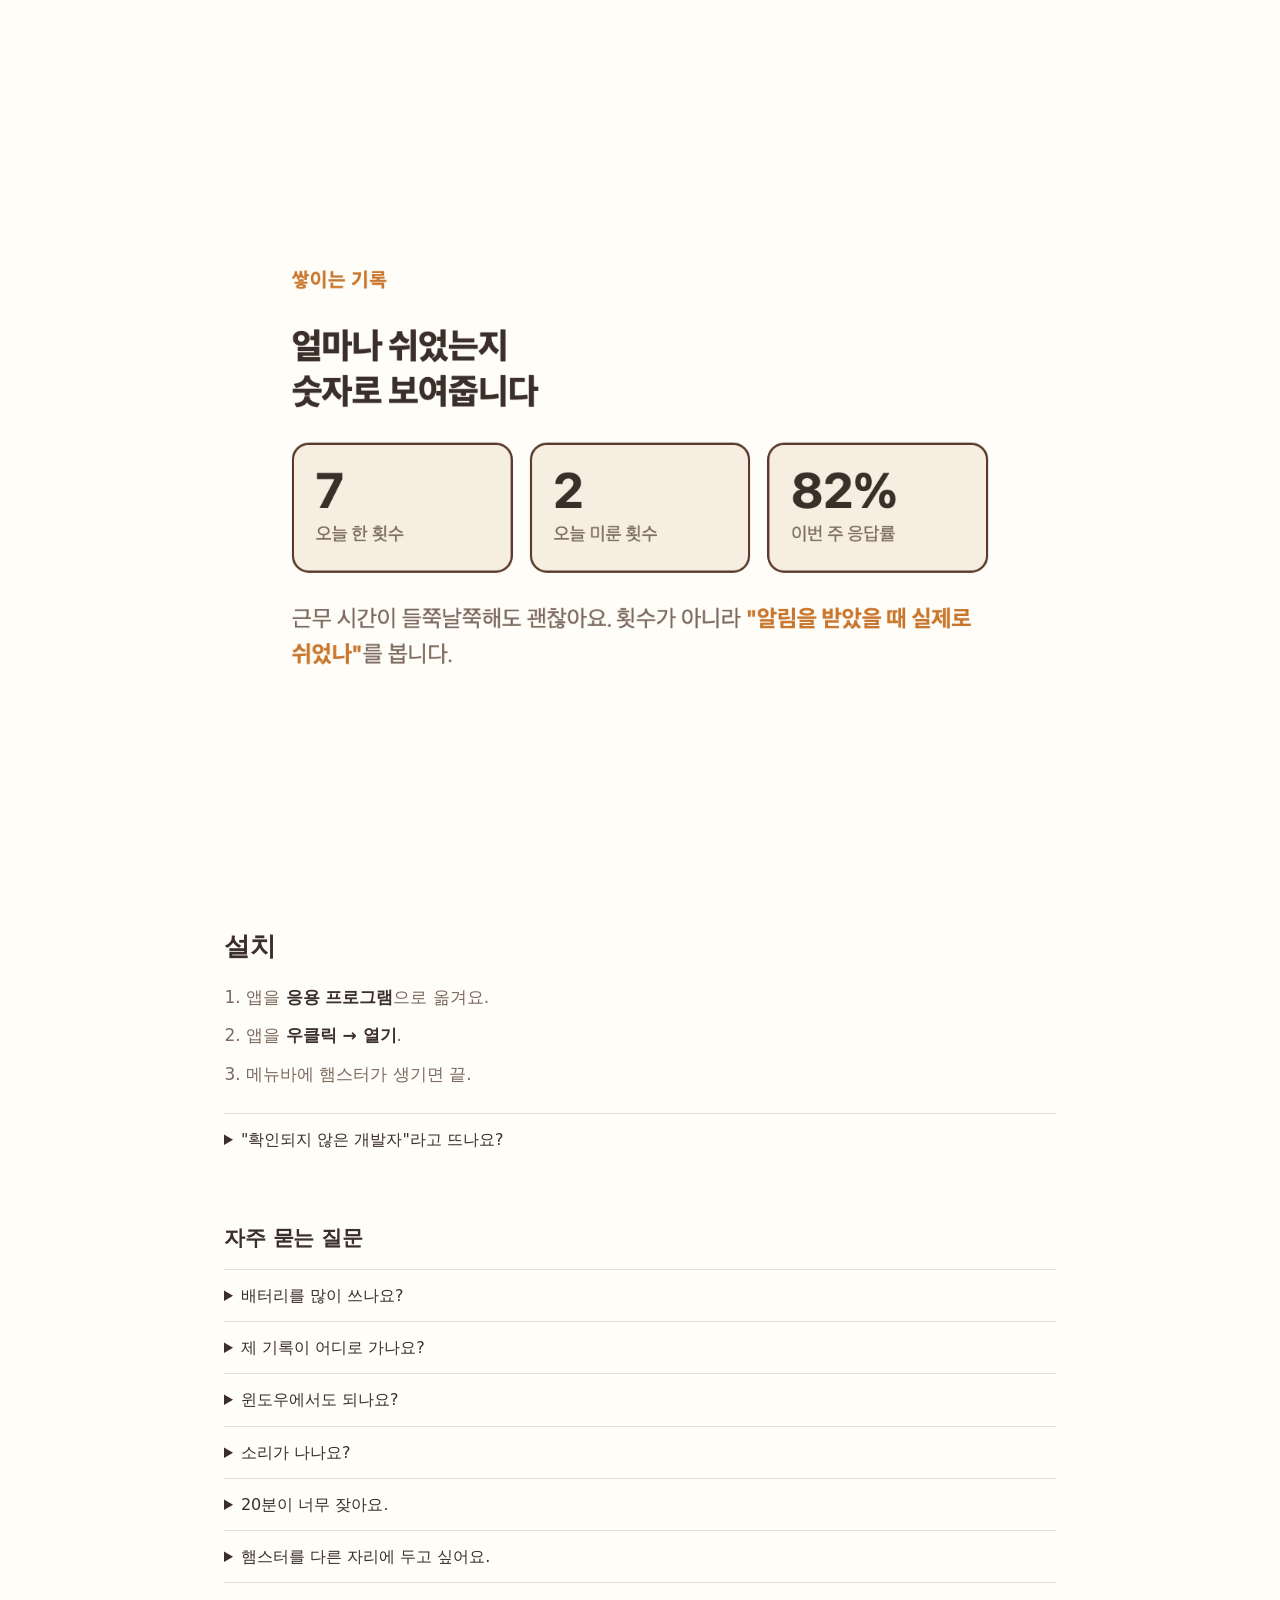
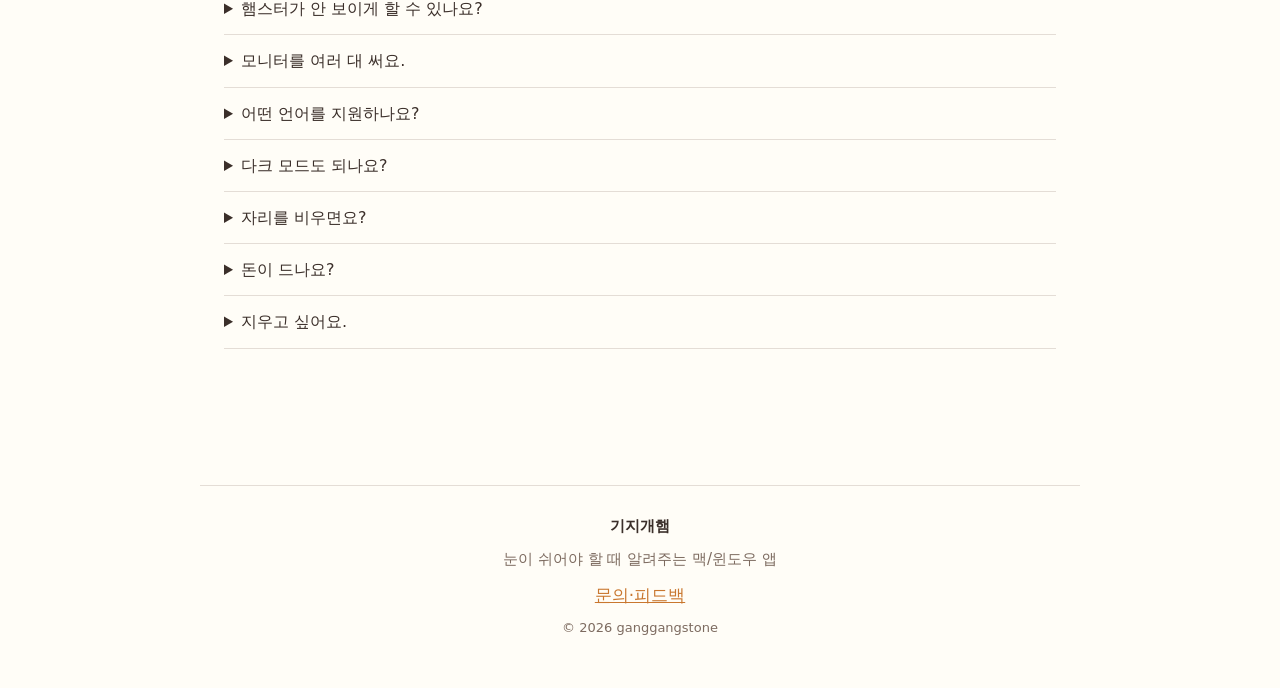
==== commit aee04090: "다운로드 비활성 안내에 원티드 AI 챔피언십 투표 링크 추가 다운로드가 왜 막혀 있는지(심사 기간이라 잠시)를 설명하고, 응원하고 싶은 방문자가 투표 페이지로 바로 갈 수 있게 링" ====
--- a/index.html
+++ b/index.html
@@ -68,7 +68,7 @@
           <a class="cta" id="download" href="#install" data-t="cta" hidden>무료로 받기</a>
         </p>
         <p class="specs" data-t="specs">macOS(인텔·Apple Silicon 모두) · 3.9MB · 업데이트 확인 외엔 인터넷 안 씀 · 무료</p>
-        <p class="notice" id="notice" data-t="notOpen">아직 공개 전이에요. 먼저 데모로 만나보세요.</p>
+        <p class="notice" id="notice" data-t="notOpen">다운로드는 원티드 AI 챔피언십 심사 기간(~10/17) 동안 잠시 막아뒀어요. 그동안은 위 데모로 만나보세요 — 응원하고 싶으시면 <a href="https://event.wanted.co.kr/ai-championship/2026/projects/1723" target="_blank" rel="noopener">투표 한 번</a> 눌러주세요!</p>
         <p class="hint" data-t="ctaHint" hidden>처음 열 때만 우클릭 → 열기</p>
         <p class="beta-note" id="betaNote" data-t="betaNote" hidden></p>
       </section>
--- a/site.css
+++ b/site.css
@@ -84,6 +84,7 @@
 
 /* 아직 못 받는다는 사실은 잠긴 버튼 대신 한 줄로 알린다. */
 .notice { margin: 10px 0 0; color: var(--accent); font-size: 14px; }
+.notice a { color: inherit; font-weight: 700; text-decoration: underline; }
 
 /* 진짜 앱이 도는 화면을 소개 맨 앞에 둔다. 그림 한 장보다 이게 설명을 대신한다. */
 .preview { margin: 0 0 44px; }
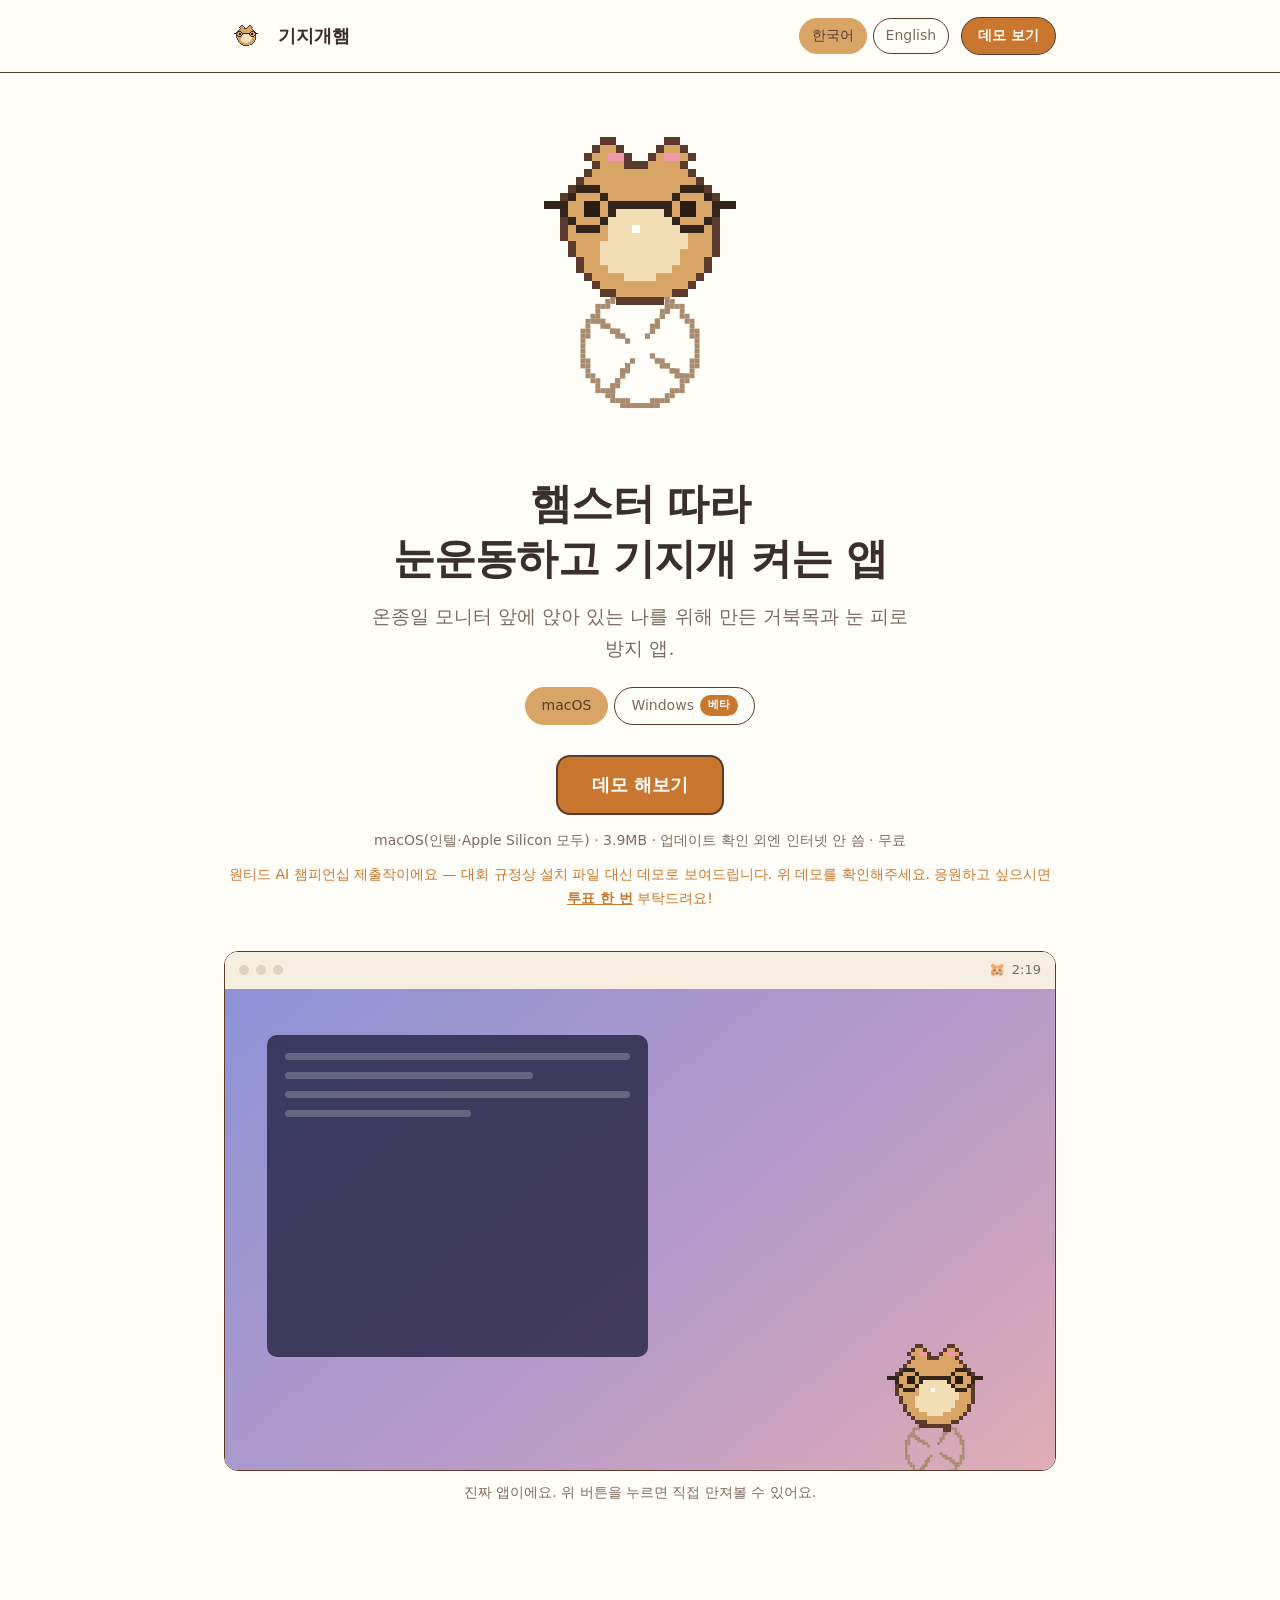
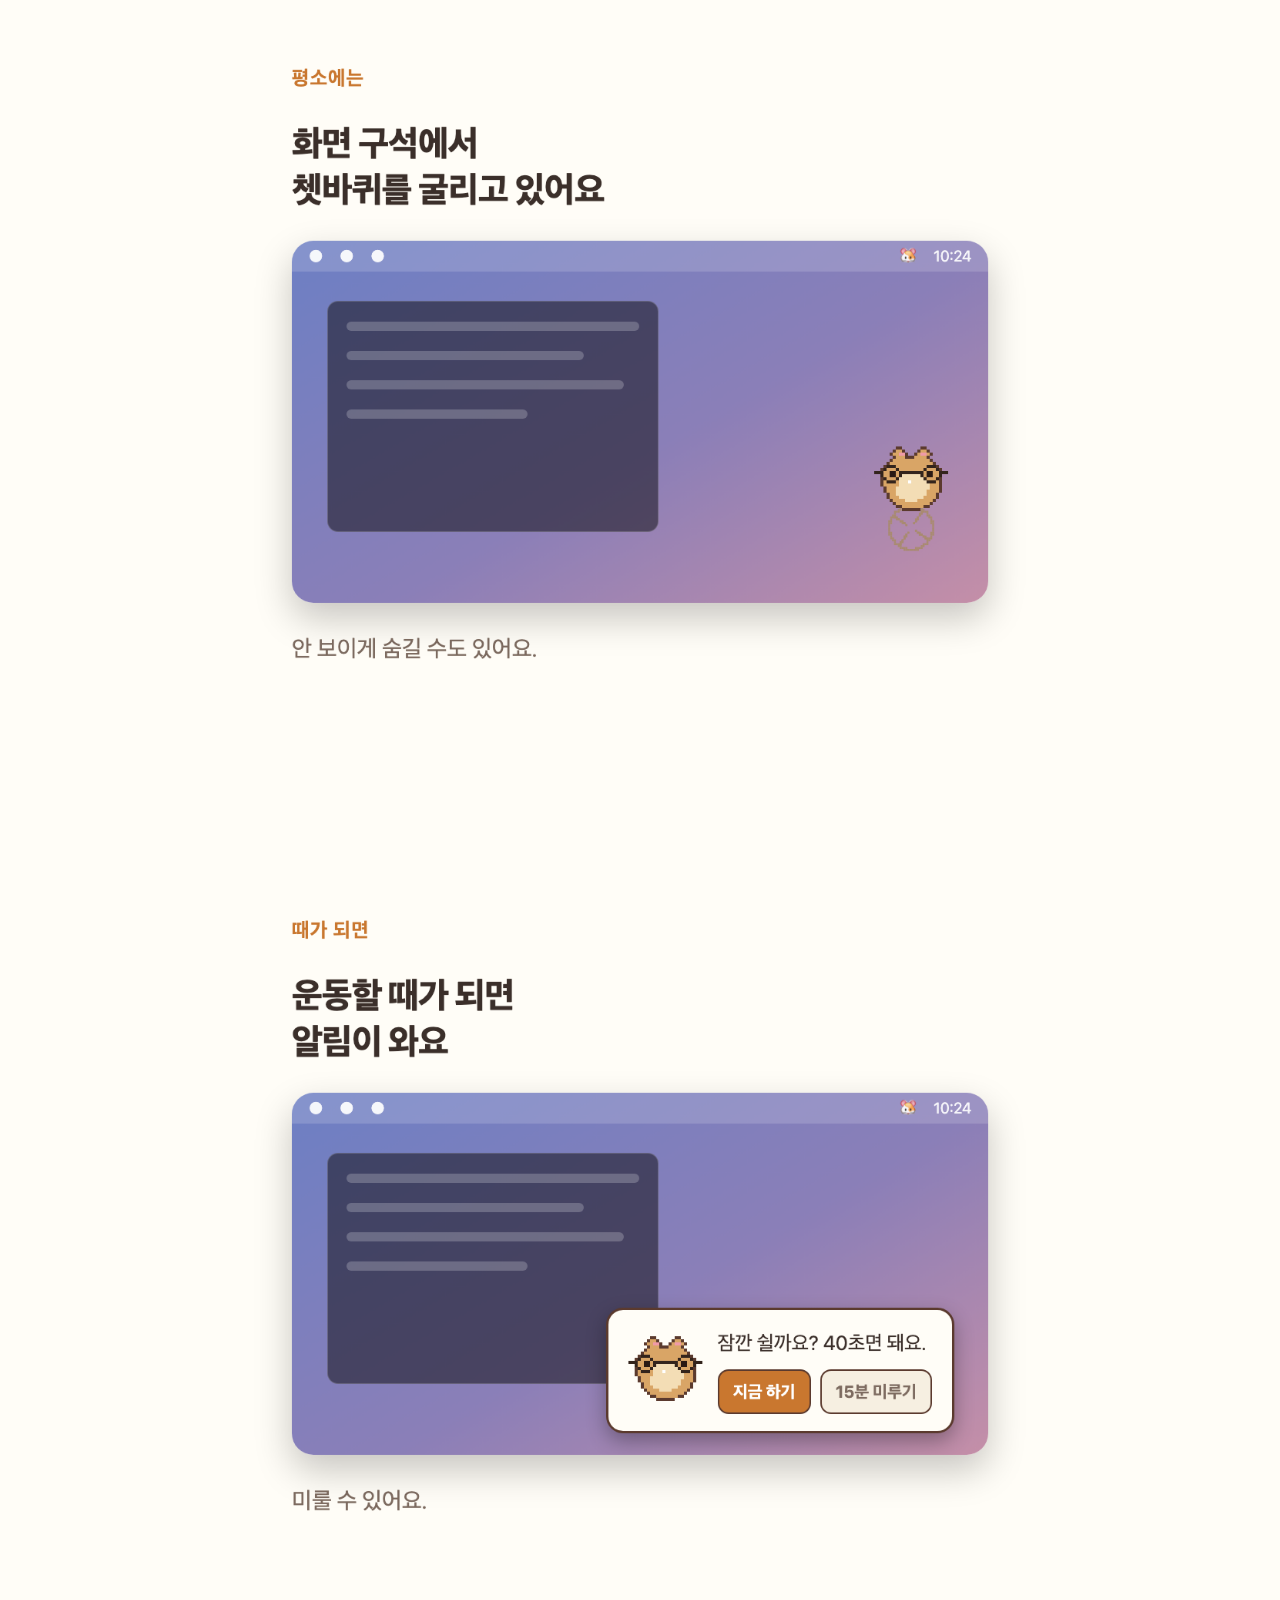
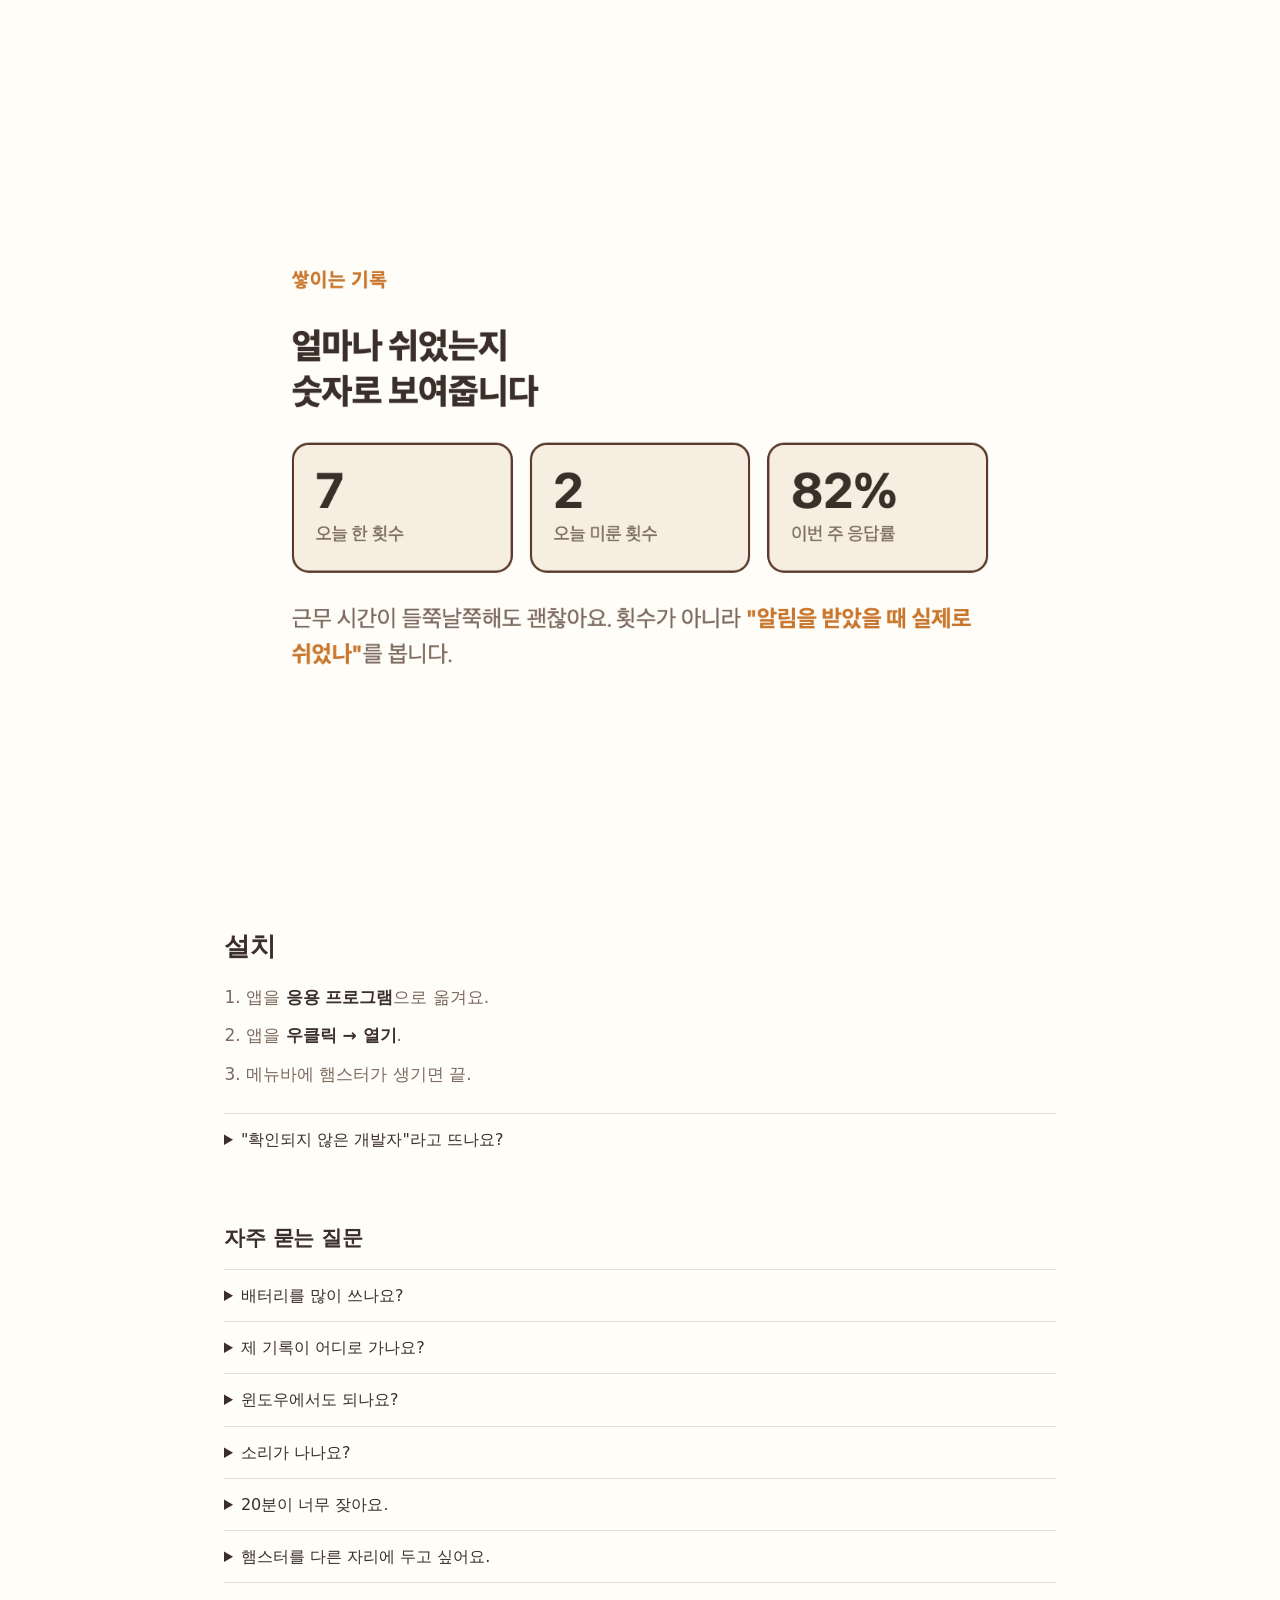
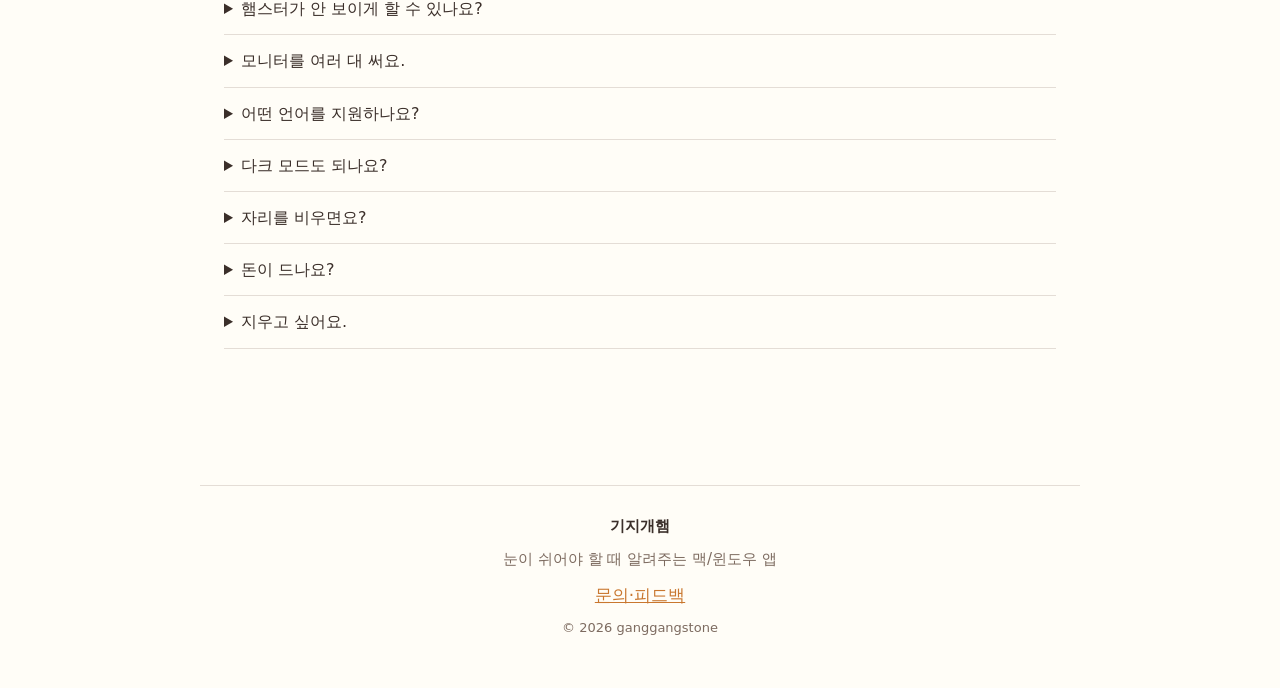
==== commit e4be772f: "다운로드 비활성 안내를 "원티드 제출작이라 데모로 보여드림"으로 재구성 이전 문구는 "다운로드가 막혀 있다"에 방점이 있어 방문자가 앱이 미완성이거나 문제 있는 걸로 오해할 수 있" ====
--- a/index.html
+++ b/index.html
@@ -68,7 +68,7 @@
           <a class="cta" id="download" href="#install" data-t="cta" hidden>무료로 받기</a>
         </p>
         <p class="specs" data-t="specs">macOS(인텔·Apple Silicon 모두) · 3.9MB · 업데이트 확인 외엔 인터넷 안 씀 · 무료</p>
-        <p class="notice" id="notice" data-t="notOpen">다운로드는 원티드 AI 챔피언십 심사 기간(~10/17) 동안 잠시 막아뒀어요. 그동안은 위 데모로 만나보세요 — 응원하고 싶으시면 <a href="https://event.wanted.co.kr/ai-championship/2026/projects/1723" target="_blank" rel="noopener">투표 한 번</a> 눌러주세요!</p>
+        <p class="notice" id="notice" data-t="notOpen">원티드 AI 챔피언십 제출작이에요 — 대회 규정상 설치 파일 대신 데모로 보여드립니다. 위 데모를 확인해주세요. 응원하고 싶으시면 <a href="https://event.wanted.co.kr/ai-championship/2026/projects/1723" target="_blank" rel="noopener">투표 한 번</a> 부탁드려요!</p>
         <p class="hint" data-t="ctaHint" hidden>처음 열 때만 우클릭 → 열기</p>
         <p class="beta-note" id="betaNote" data-t="betaNote" hidden></p>
       </section>
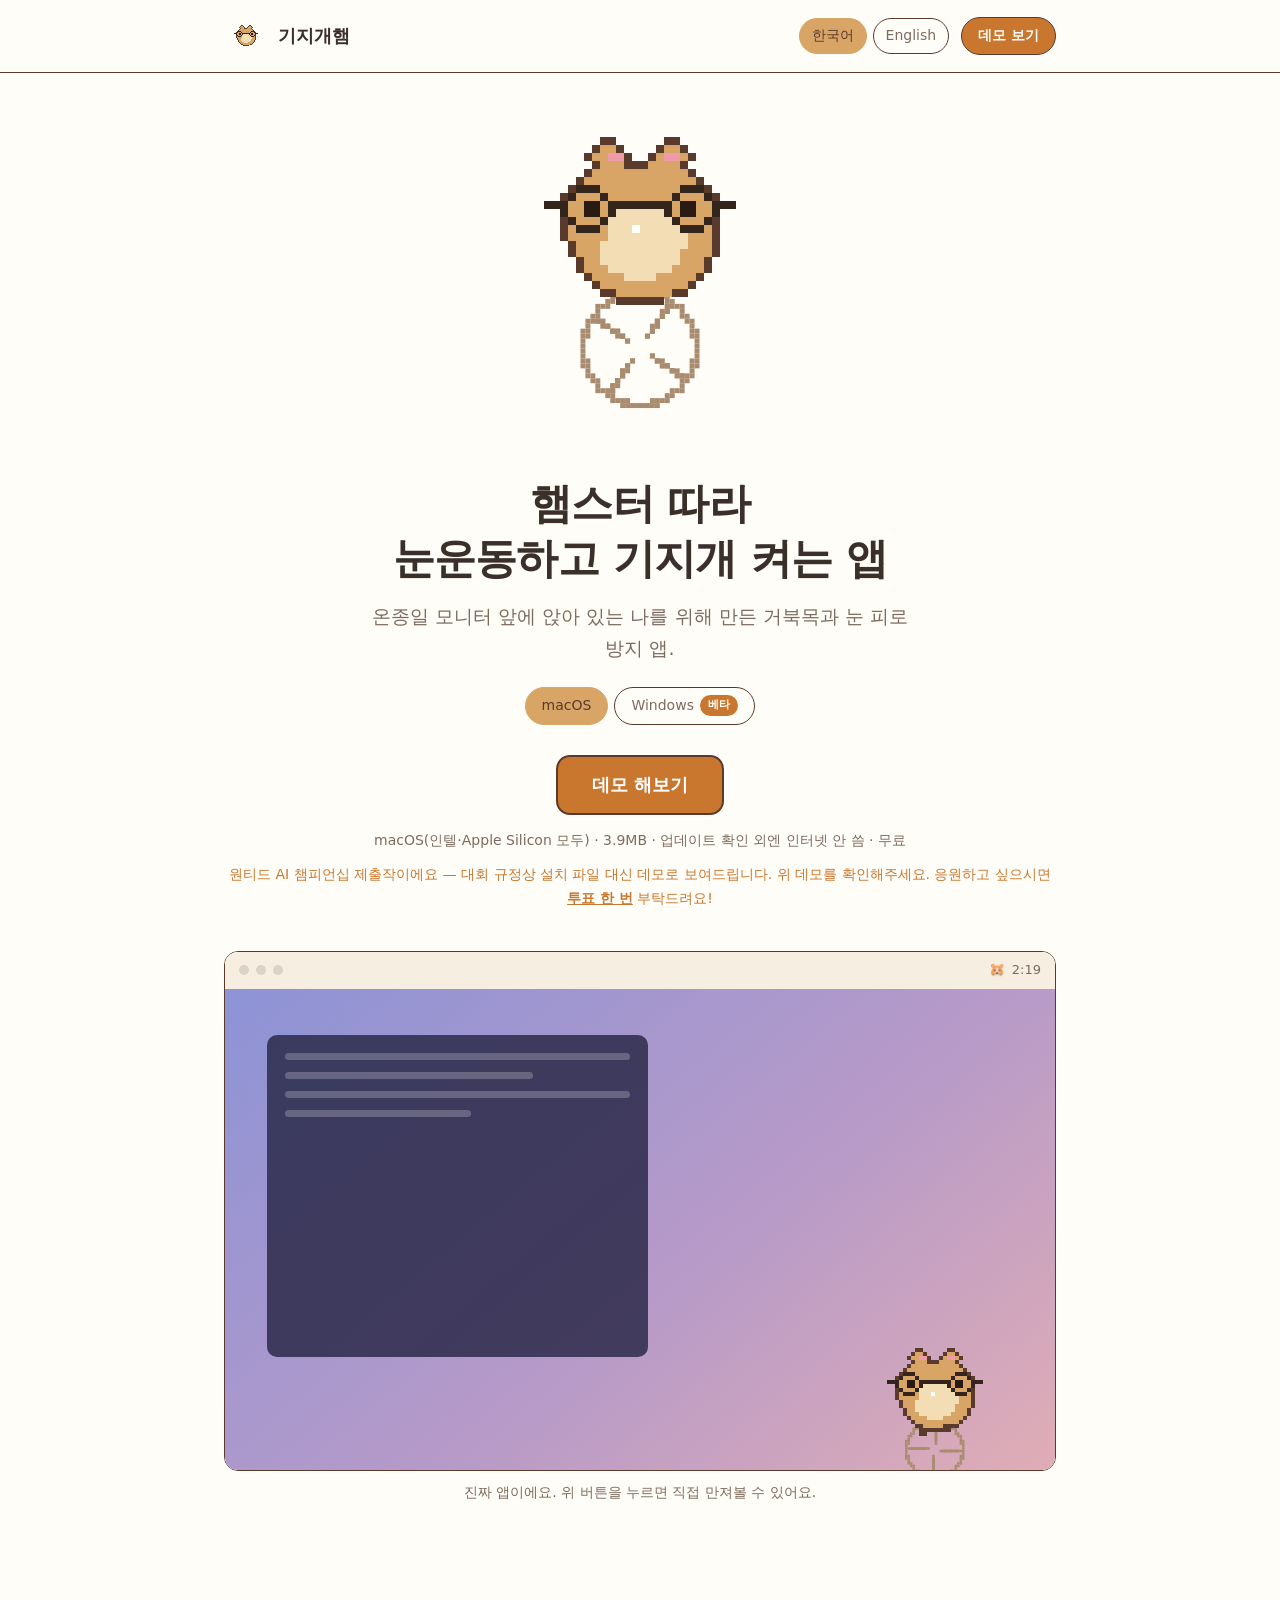
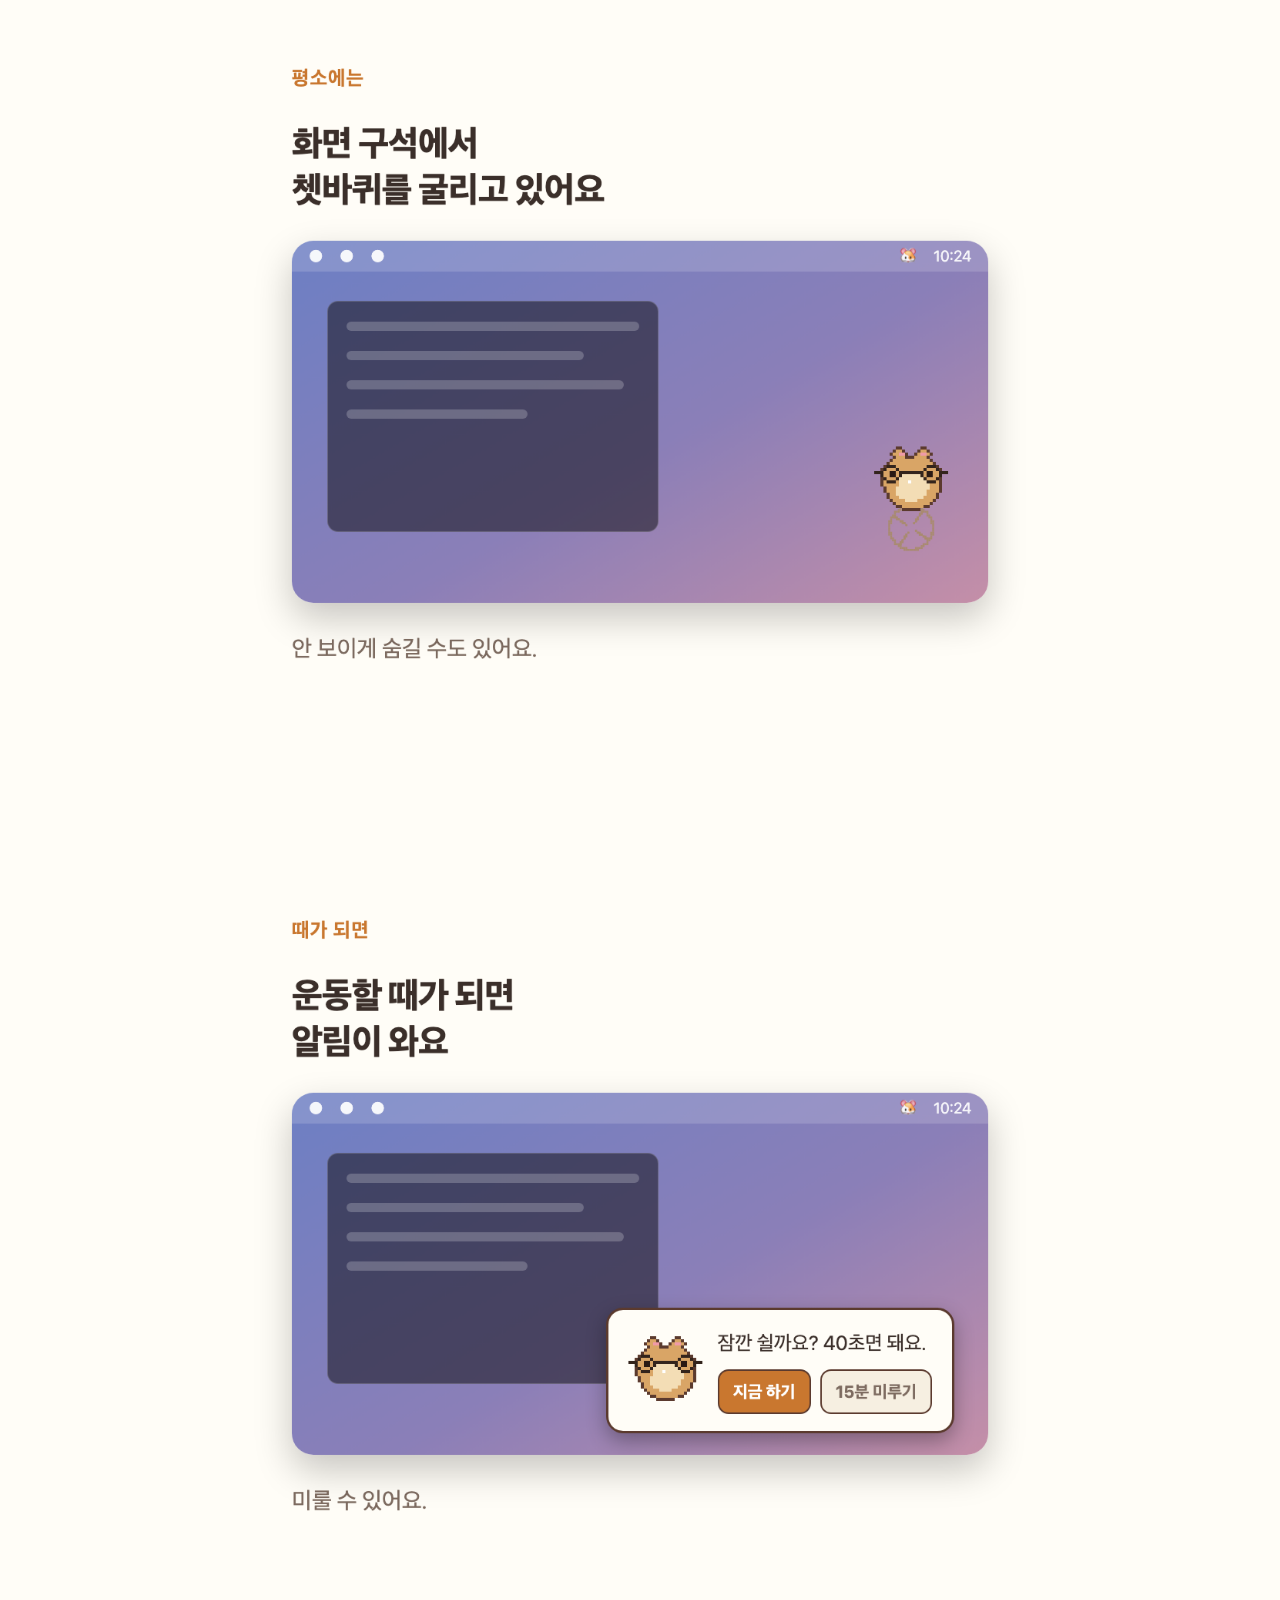
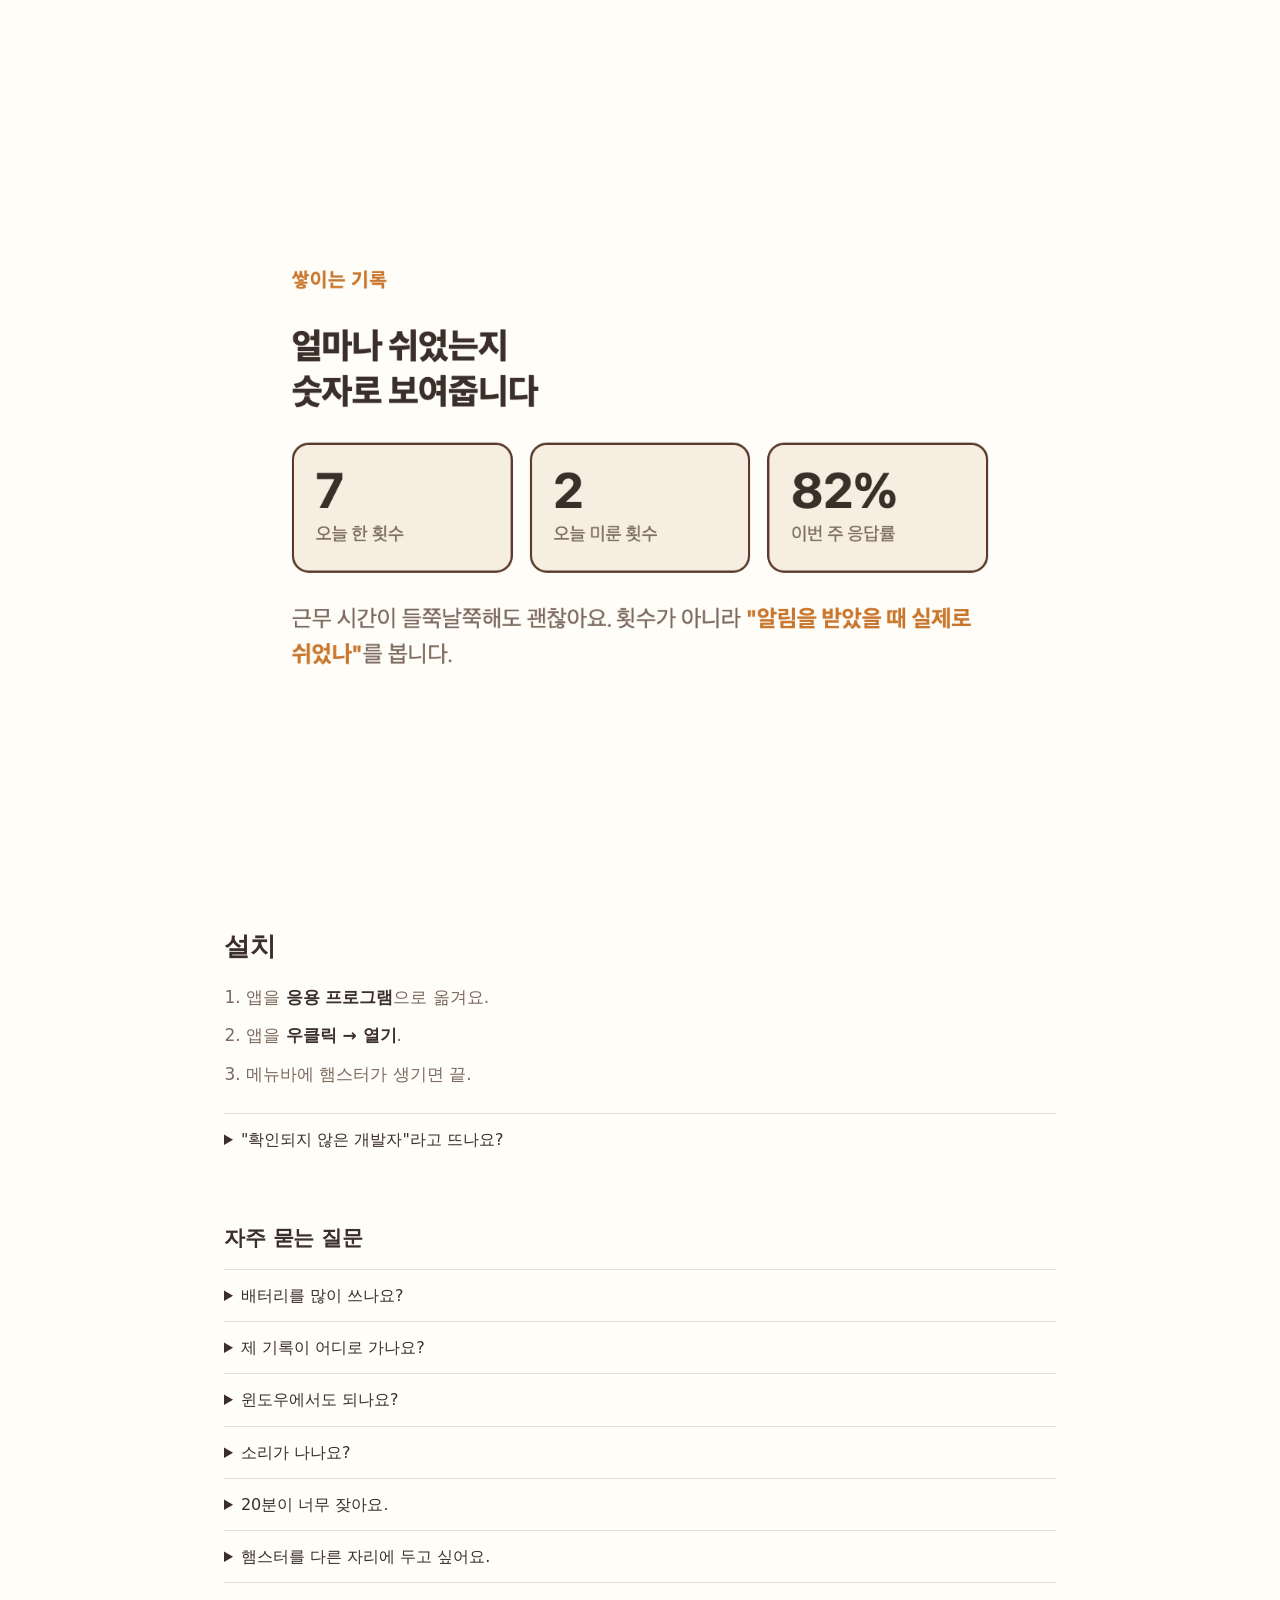
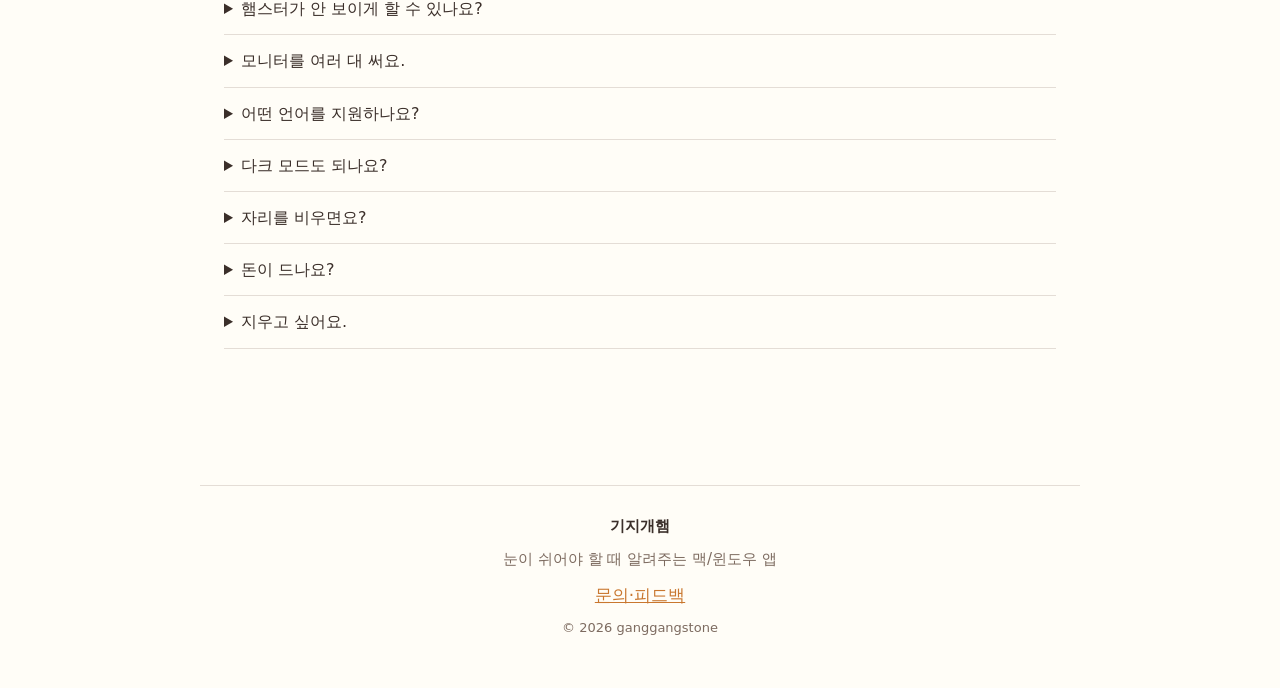
==== commit b5da4dbf: "홈 화면에 추가할 때 쓸 apple-touch-icon을 넣는다 앱 아이콘(512px)을 180px로 줄이고, iOS가 투명한 모서리를 검게 채우지 않게 배경색으로 채웠다.  Co" ====
--- a/index.html
+++ b/index.html
@@ -23,6 +23,7 @@
     <meta name="twitter:description" content="온종일 모니터 앞에 앉아 있는 나를 위해 만든 거북목과 눈 피로 방지 데스크톱 앱." />
     <meta name="twitter:image" content="https://ganggangstone.github.io/hamstretch/screenshots/ko/card-01.png" />
     <link rel="icon" href="src-tauri/icons/32x32.png" />
+<link rel="apple-touch-icon" href="src-tauri/icons/apple-touch-icon.png" />
     <link rel="stylesheet" href="src/theme.css" />
     <link rel="stylesheet" href="site.css" />
     <script type="application/ld+json">
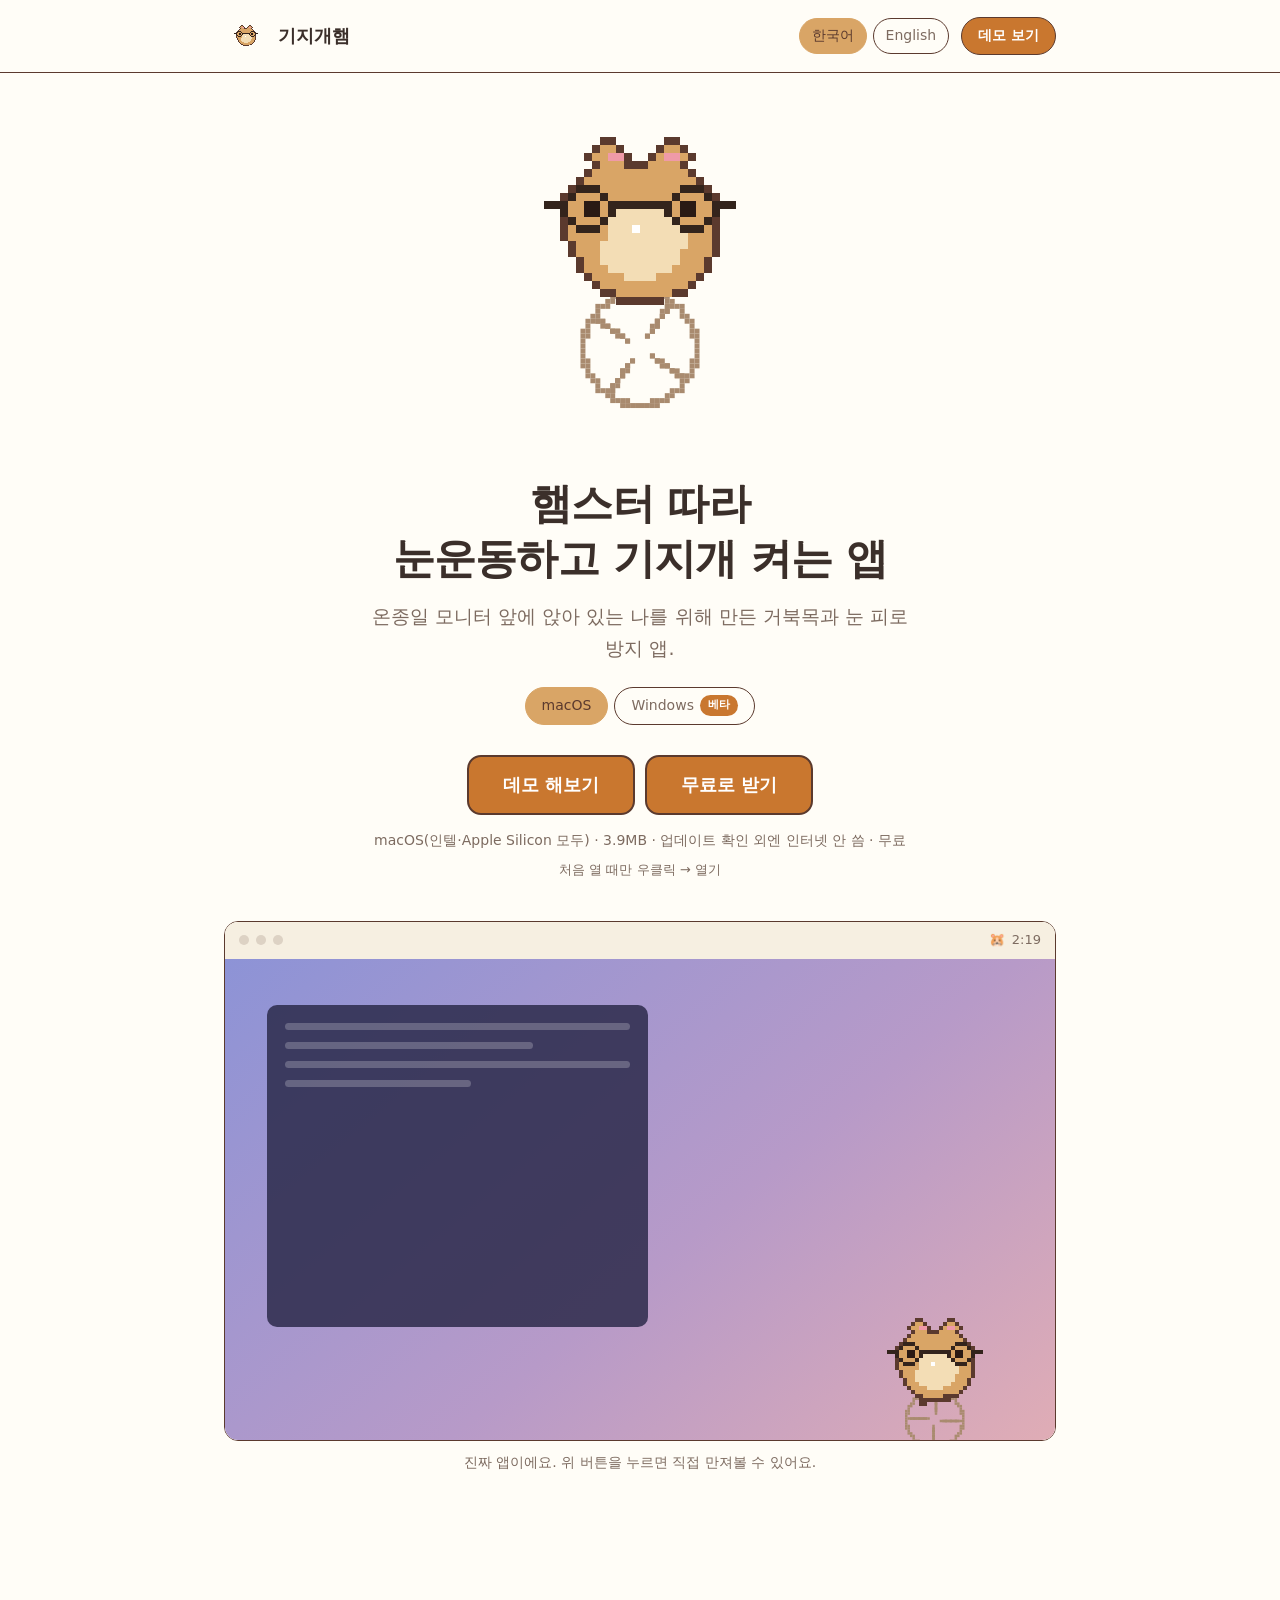
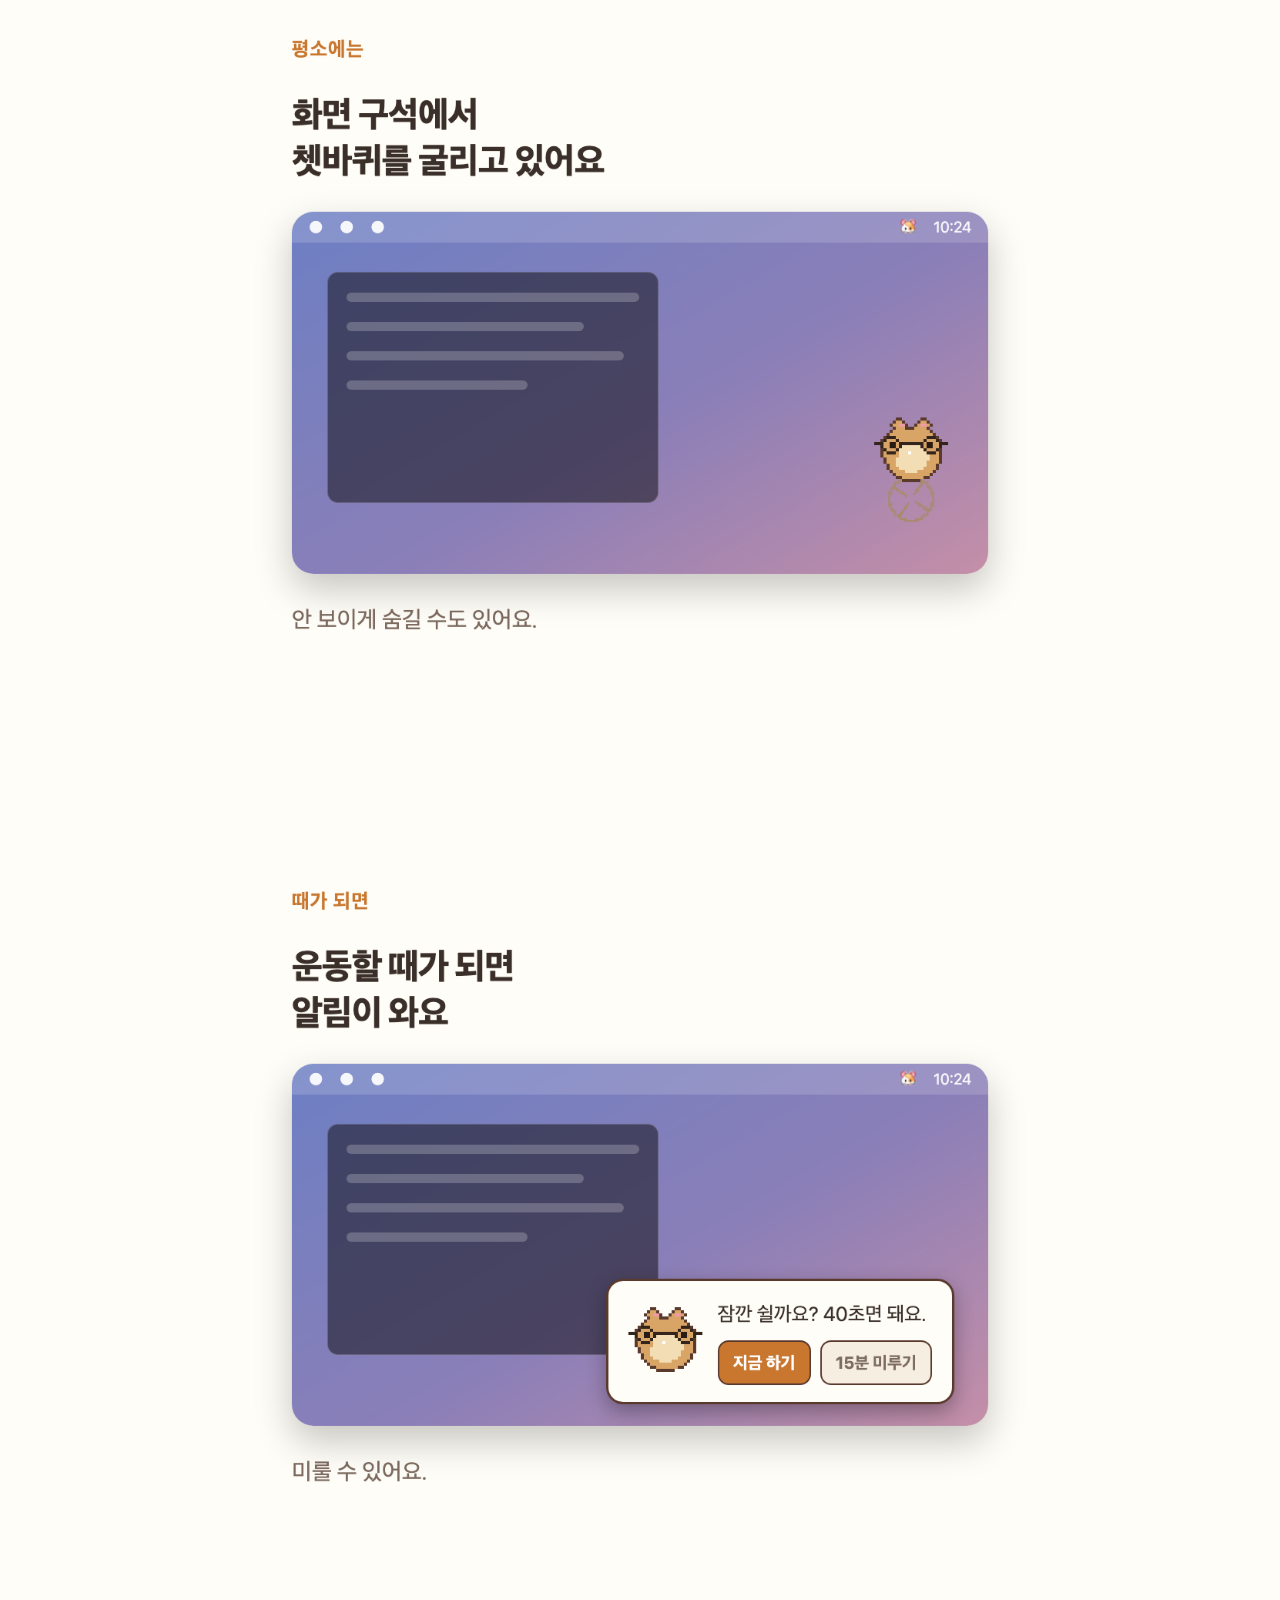
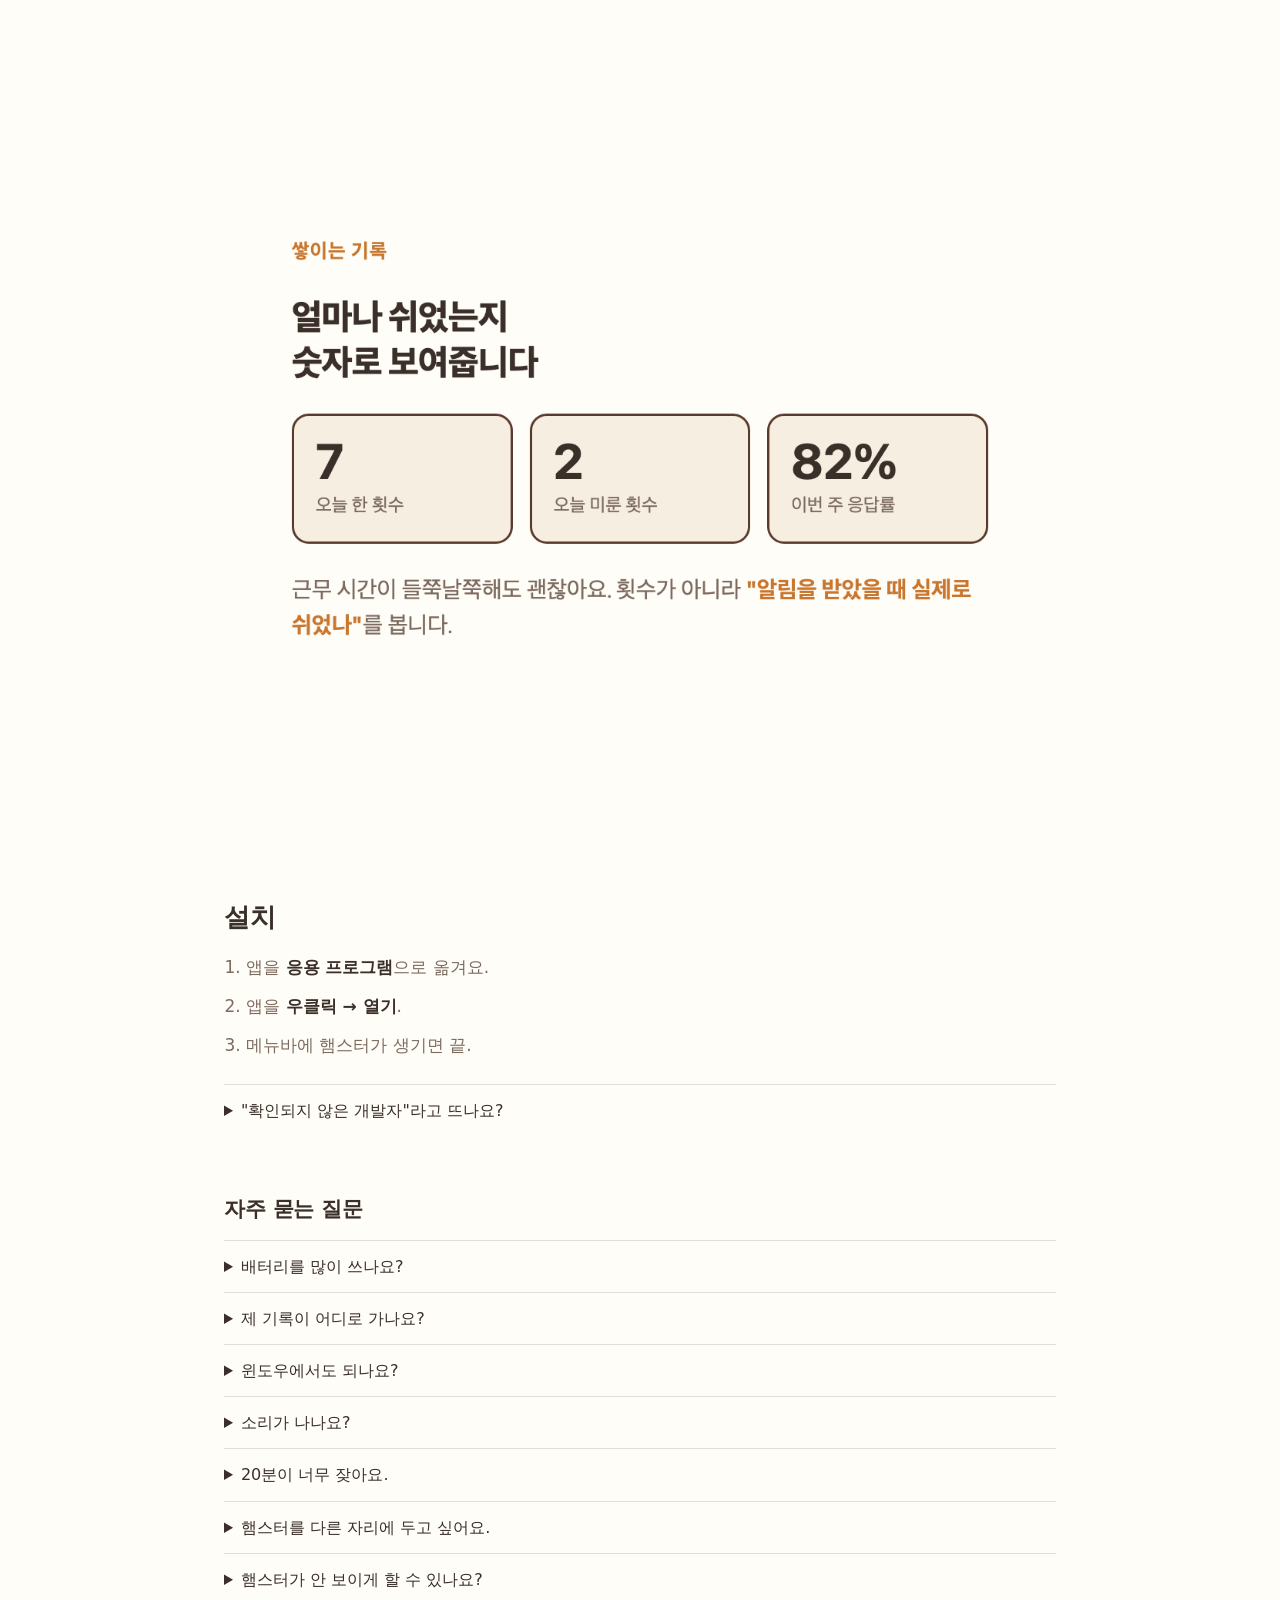
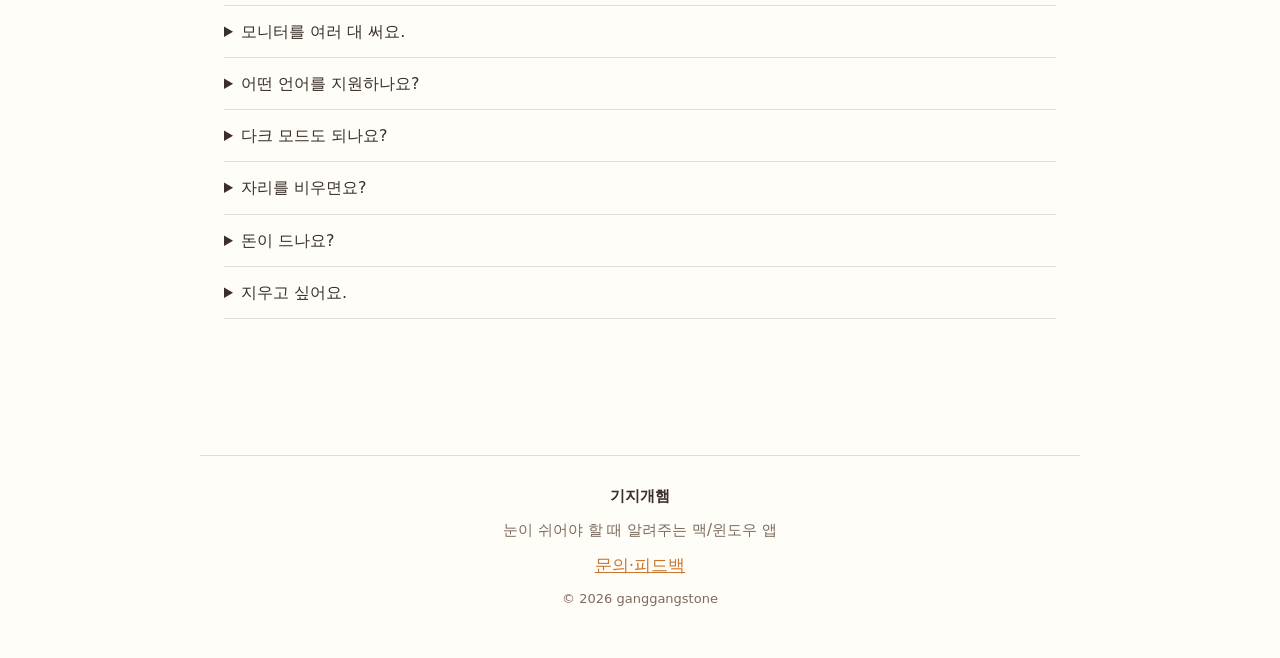
==== commit 87265de7: "심사 기간 중 막아둔 직접 다운로드 링크를 다시 연다 ca95cf3(원티드 AI 챔피언십 심사 기간 중 비활성화)을 되돌린다. 링크는 v0.1.0이 아니라 최신 v0.1.1 파일로" ====
--- a/index.html
+++ b/index.html
@@ -66,11 +66,11 @@
         </span>
         <p class="ctas">
           <a class="cta" id="demo" href="demo/?play=1" data-t="ctaDemo">데모 해보기</a>
-          <a class="cta" id="download" href="#install" data-t="cta" hidden>무료로 받기</a>
+          <a class="cta" id="download" href="https://github.com/ganggangstone/hamstretch/releases/download/v0.1.1/Hamstretch_0.1.1_universal.dmg" data-t="cta">무료로 받기</a>
         </p>
         <p class="specs" data-t="specs">macOS(인텔·Apple Silicon 모두) · 3.9MB · 업데이트 확인 외엔 인터넷 안 씀 · 무료</p>
-        <p class="notice" id="notice" data-t="notOpen">원티드 AI 챔피언십 제출작이에요 — 대회 규정상 설치 파일 대신 데모로 보여드립니다. 위 데모를 확인해주세요. 응원하고 싶으시면 <a href="https://event.wanted.co.kr/ai-championship/2026/projects/1723" target="_blank" rel="noopener">투표 한 번</a> 부탁드려요!</p>
-        <p class="hint" data-t="ctaHint" hidden>처음 열 때만 우클릭 → 열기</p>
+        <p class="notice" id="notice" data-t="notOpen" hidden>원티드 AI 챔피언십 제출작이에요 — 대회 규정상 설치 파일 대신 데모로 보여드립니다. 위 데모를 확인해주세요. 응원하고 싶으시면 <a href="https://event.wanted.co.kr/ai-championship/2026/projects/1723" target="_blank" rel="noopener">투표 한 번</a> 부탁드려요!</p>
+        <p class="hint" data-t="ctaHint">처음 열 때만 우클릭 → 열기</p>
         <p class="beta-note" id="betaNote" data-t="betaNote" hidden></p>
       </section>
 
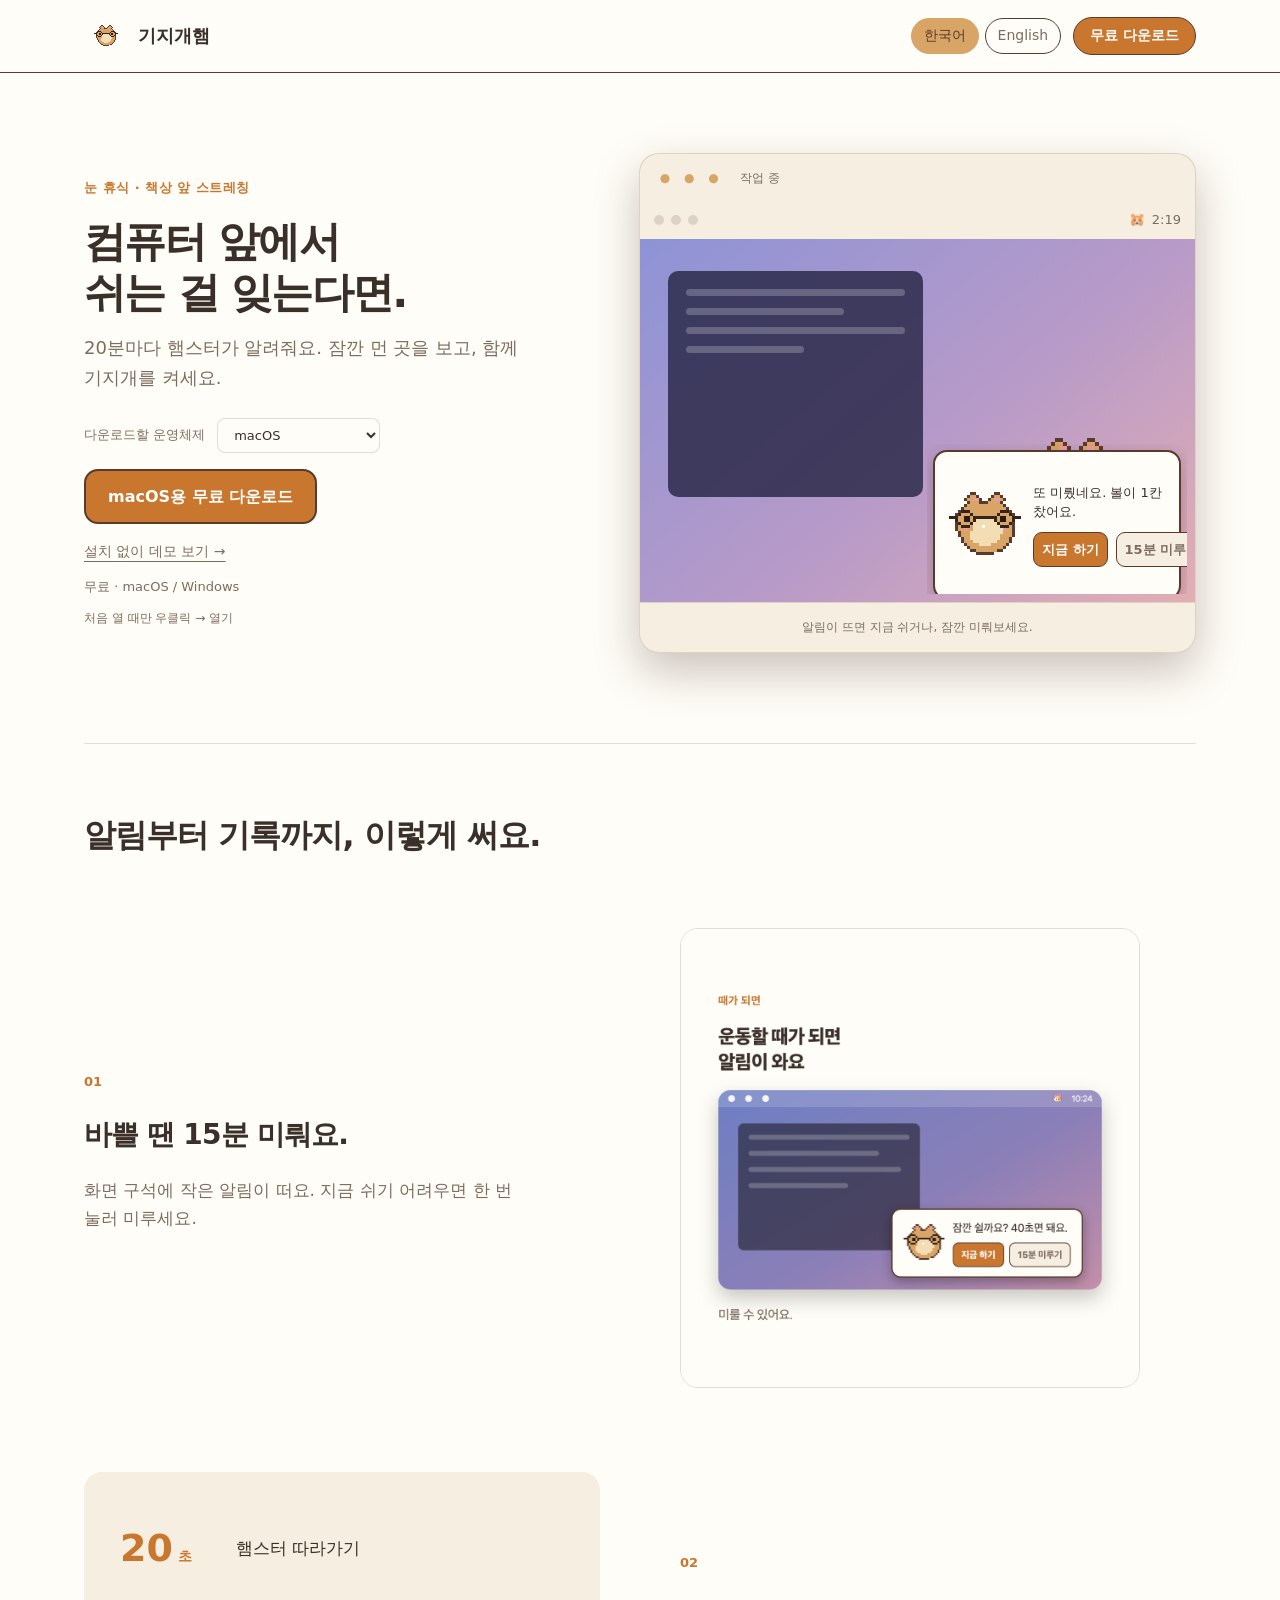
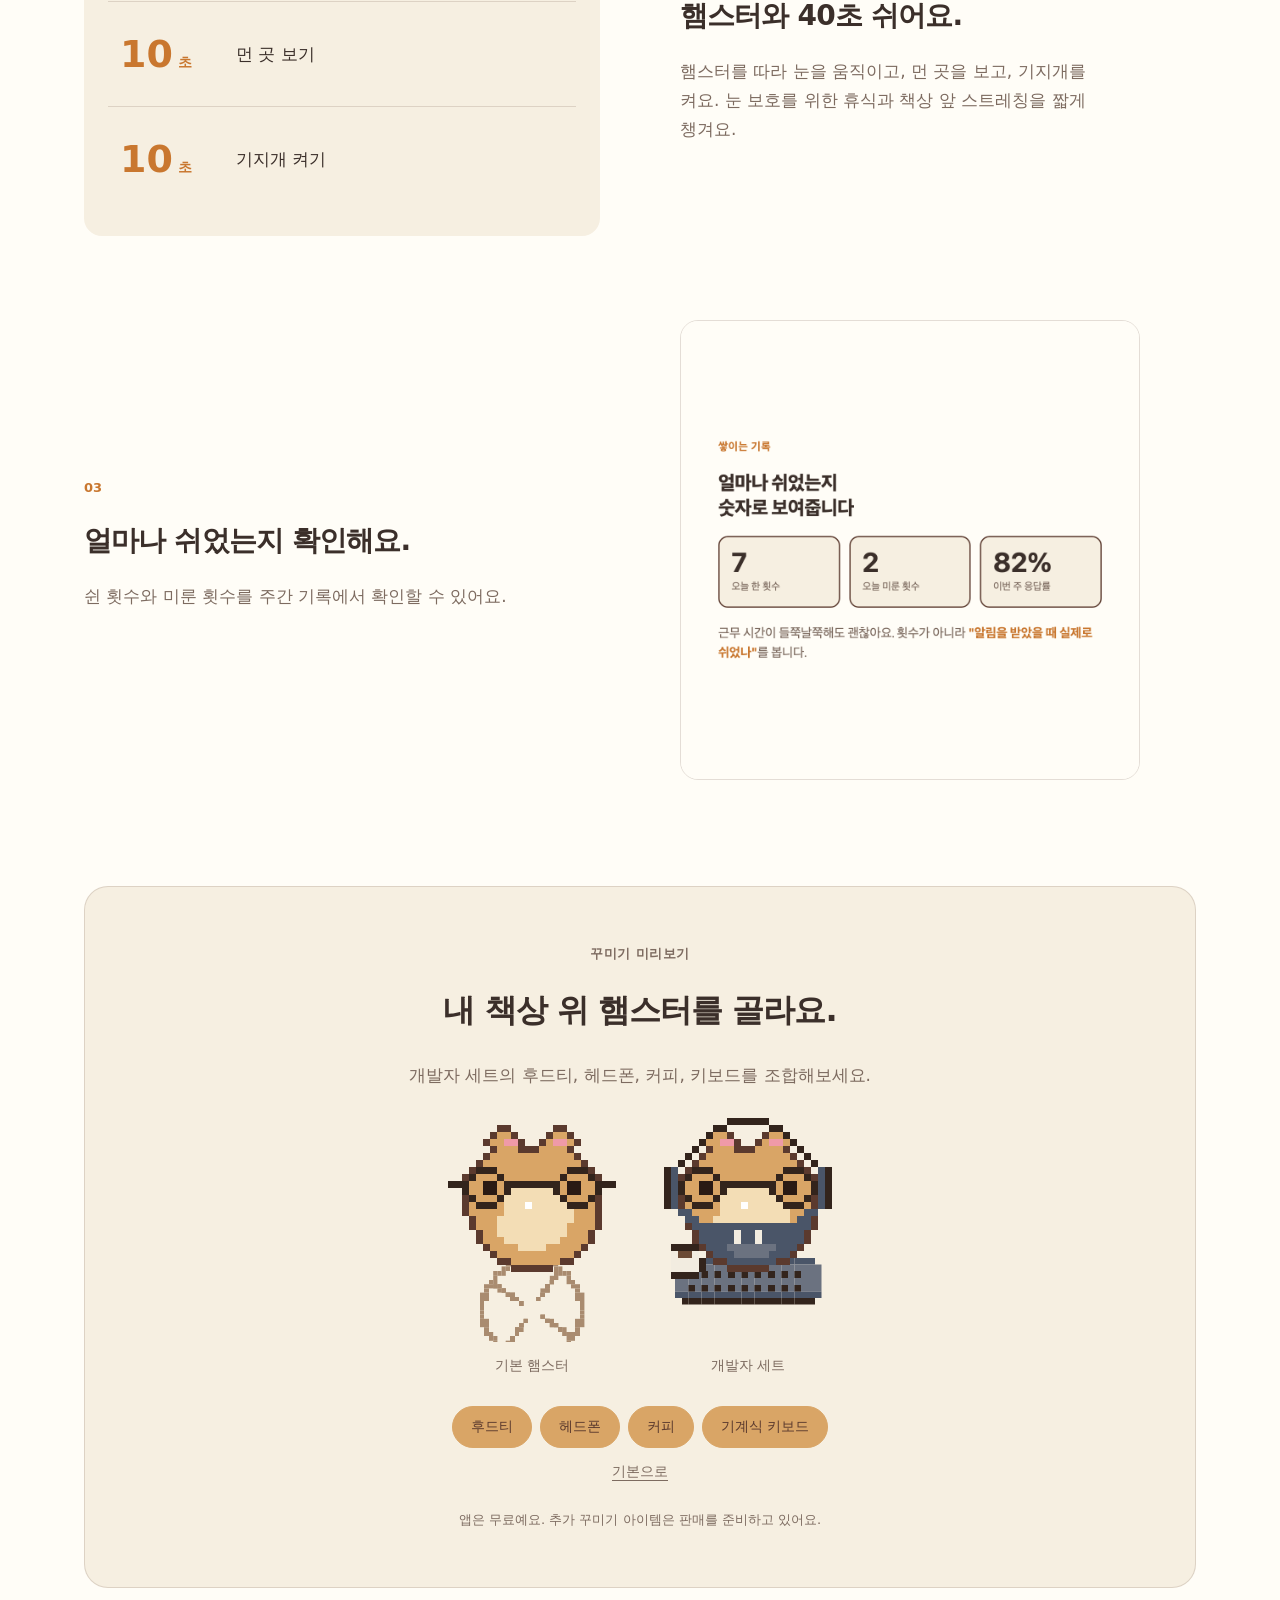
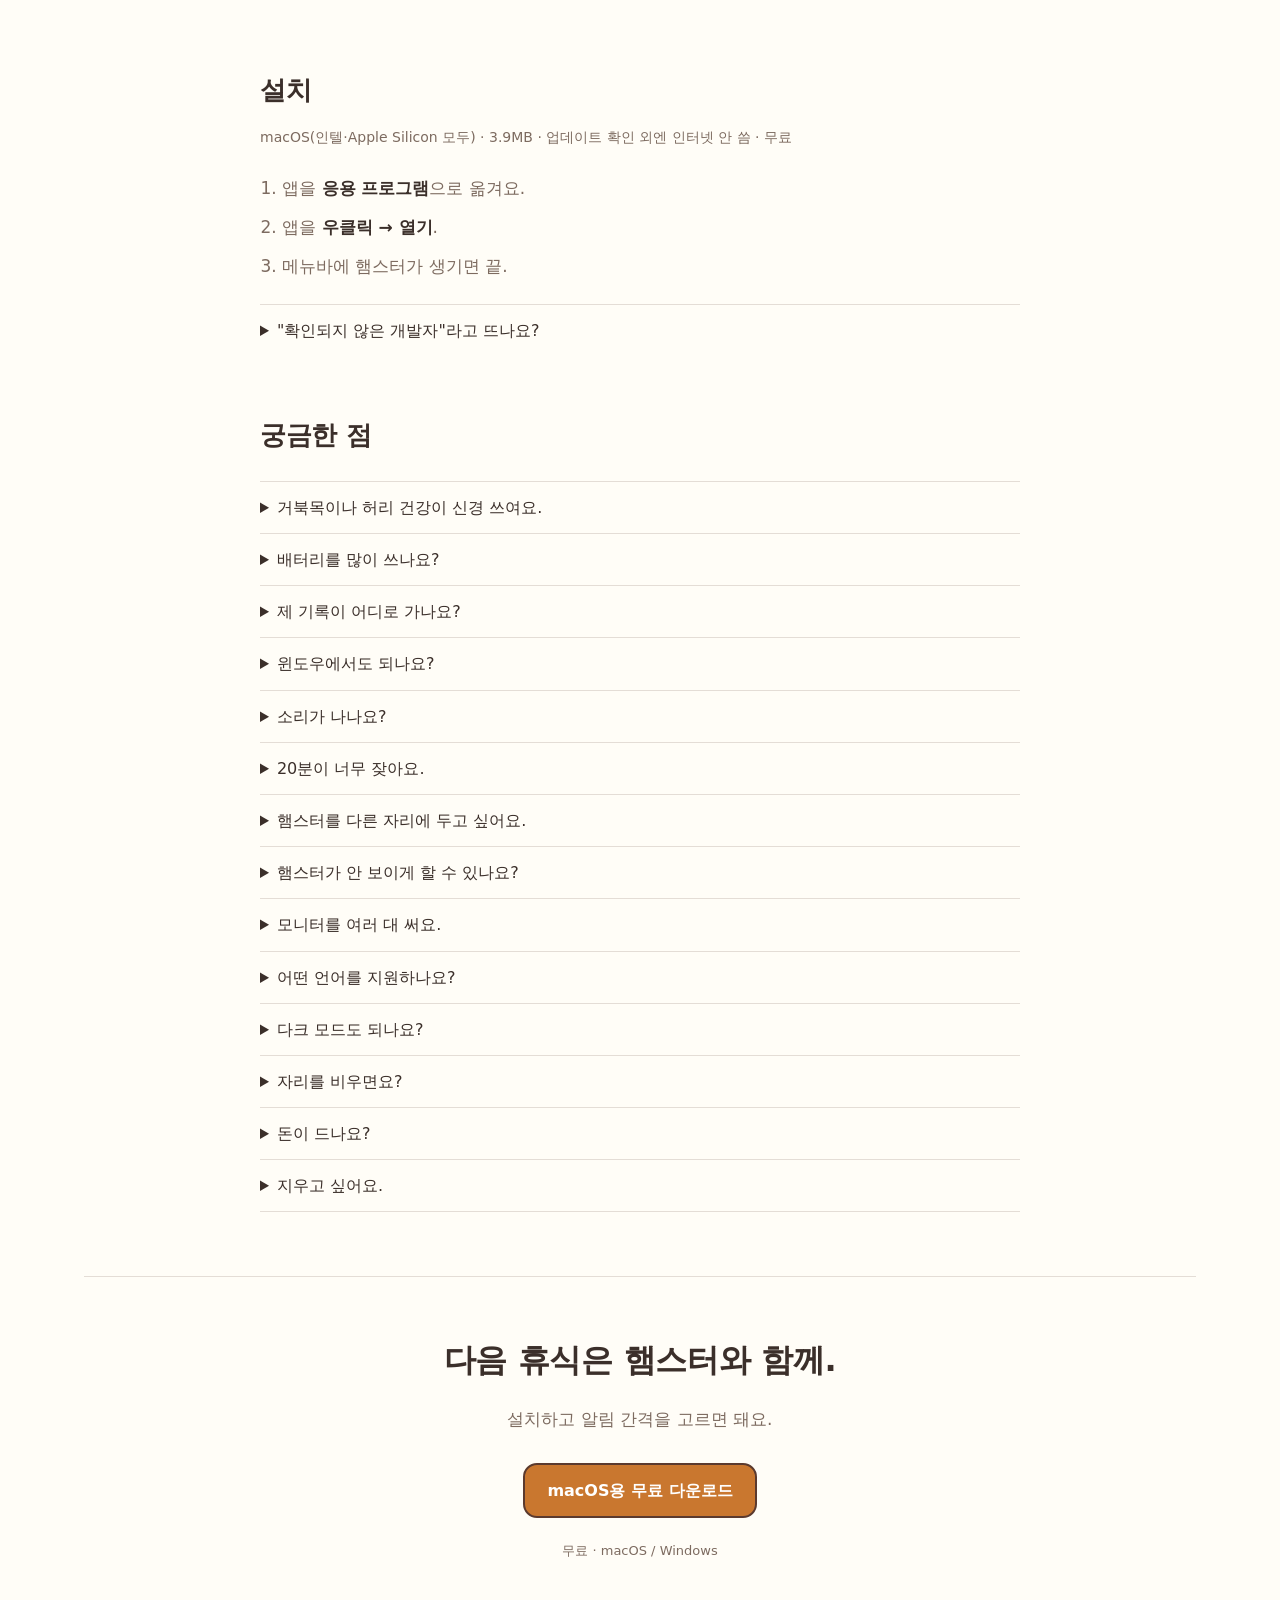
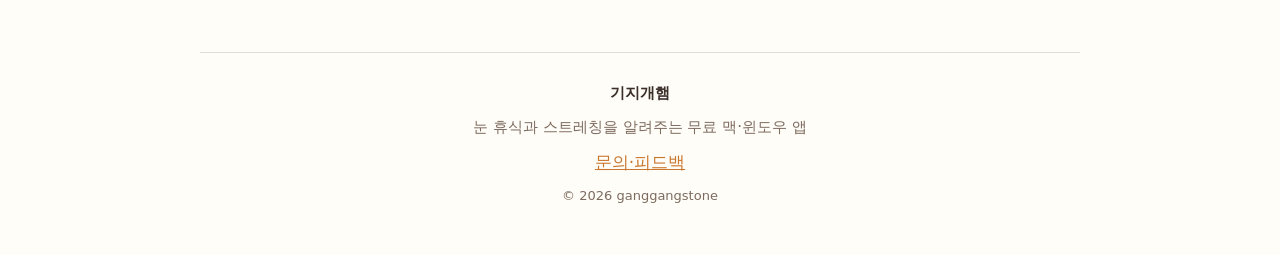
==== commit b7f8dc9d: "Improve landing page layout and simplify public copy" ====
--- a/index.html
+++ b/index.html
@@ -4,8 +4,8 @@
     <meta charset="UTF-8" />
     <meta name="viewport" content="width=device-width, initial-scale=1" />
     <meta name="google-site-verification" content="yGmYmrjmriGeLdfNYpnygEONXYzJY-v47kT8BOJidQM" />
-    <title>기지개햄, 눈이 쉬어야 할 때 알려주는 맥/윈도우 앱</title>
-    <meta name="description" content="20분마다 쉬라고 알려주는 맥/윈도우 메뉴바 앱. 무시해도 되고, 대신 그 횟수를 기록합니다. 4MB, 무료, 업데이트 확인 외엔 인터넷을 쓰지 않습니다." />
+    <title>기지개햄 | 눈 휴식·스트레칭 알림 앱 (맥·윈도우)</title>
+    <meta name="description" content="눈 보호를 위한 휴식 알림과 책상 앞 스트레칭을 찾고 있나요? 기지개햄은 20분마다 화면에서 눈을 떼고 기지개를 켤 시간을 알려주는 무료 맥·윈도우 앱입니다." />
     <link rel="canonical" href="https://ganggangstone.github.io/hamstretch/" />
     <link rel="alternate" hreflang="ko" href="https://ganggangstone.github.io/hamstretch/" />
     <link rel="alternate" hreflang="en" href="https://ganggangstone.github.io/hamstretch/en/" />
@@ -15,12 +15,12 @@
     <meta property="og:url" content="https://ganggangstone.github.io/hamstretch/" />
     <meta property="og:locale" content="ko_KR" />
     <meta property="og:locale:alternate" content="en_US" />
-    <meta property="og:title" content="기지개햄, 눈이 쉬어야 할 때 알려주는 맥/윈도우 앱" />
-    <meta property="og:description" content="온종일 모니터 앞에 앉아 있는 나를 위해 만든 거북목과 눈 피로 방지 데스크톱 앱." />
+    <meta property="og:title" content="기지개햄 | 눈 휴식·스트레칭 알림 앱 (맥·윈도우)" />
+    <meta property="og:description" content="눈 보호를 위한 휴식 알림과 책상 앞 스트레칭을 찾고 있나요? 기지개햄은 20분마다 화면에서 눈을 떼고 기지개를 켤 시간을 알려주는 무료 맥·윈도우 앱입니다." />
     <meta property="og:image" content="https://ganggangstone.github.io/hamstretch/screenshots/ko/card-01.png" />
     <meta name="twitter:card" content="summary_large_image" />
-    <meta name="twitter:title" content="기지개햄, 눈이 쉬어야 할 때 알려주는 맥/윈도우 앱" />
-    <meta name="twitter:description" content="온종일 모니터 앞에 앉아 있는 나를 위해 만든 거북목과 눈 피로 방지 데스크톱 앱." />
+    <meta name="twitter:title" content="기지개햄 | 눈 휴식·스트레칭 알림 앱 (맥·윈도우)" />
+    <meta name="twitter:description" content="눈 보호를 위한 휴식 알림과 책상 앞 스트레칭을 찾고 있나요? 기지개햄은 20분마다 화면에서 눈을 떼고 기지개를 켤 시간을 알려주는 무료 맥·윈도우 앱입니다." />
     <meta name="twitter:image" content="https://ganggangstone.github.io/hamstretch/screenshots/ko/card-01.png" />
     <link rel="icon" href="src-tauri/icons/32x32.png" />
 <link rel="apple-touch-icon" href="src-tauri/icons/apple-touch-icon.png" />
@@ -34,7 +34,7 @@
         "alternateName": "Hamstretch",
         "url": "https://ganggangstone.github.io/hamstretch/",
         "image": "https://ganggangstone.github.io/hamstretch/screenshots/ko/card-01.png",
-        "description": "20분마다 쉬라고 알려주는 맥/윈도우 메뉴바 앱. 무시해도 되고, 대신 그 횟수를 기록합니다.",
+        "description": "눈 보호를 위한 휴식 알림과 책상 앞 스트레칭을 찾고 있나요? 기지개햄은 20분마다 화면에서 눈을 떼고 기지개를 켤 시간을 알려주는 무료 맥·윈도우 앱입니다.",
         "applicationCategory": "HealthApplication",
         "operatingSystem": "macOS, Windows",
         "offers": { "@type": "Offer", "price": "0", "priceCurrency": "USD" }
@@ -50,40 +50,50 @@
             <a href="./" aria-current="page">한국어</a>
             <a href="en/">English</a>
           </span>
-          <a class="cta-sm" id="downloadTop" href="#install" data-t="ctaTop">데모 보기</a>
+          <a class="cta-sm" id="downloadTop" href="#install" data-t="ctaTop">무료 다운로드</a>
         </span>
       </nav>
     </header>
 
     <main>
-      <section class="hero">
-        <canvas id="hero" width="200" height="320"></canvas>
-        <h1 data-t="title">햄스터 따라<br />눈운동하고 기지개 켜는 앱</h1>
-        <p class="lead" data-t="lead">온종일 모니터 앞에 앉아 있는 나를 위해 만든 거북목과 눈 피로 방지 앱.</p>
-        <span class="oses">
-          <button type="button" data-os="mac">macOS</button>
-          <button type="button" data-os="win">Windows <span class="beta-badge" data-t="betaBadge">베타</span></button>
-        </span>
+      <section class="hero"><div class="hero-copy">
+        <p class="eyebrow" data-t="eyebrow">눈 휴식 · 책상 앞 스트레칭</p>
+        <h1 data-t="title">컴퓨터 앞에서<br />쉬는 걸 잊는다면.</h1>
+        <p class="lead" data-t="lead">20분마다 햄스터가 알려줘요. 잠깐 먼 곳을 보고, 함께 기지개를 켜세요.</p>
+        <label class="os-picker" for="downloadOS"><span>다운로드할 운영체제</span>
+          <select id="downloadOS"><option value="mac">macOS</option><option value="win">Windows (베타)</option></select>
+        </label>
         <p class="ctas">
-          <a class="cta" id="demo" href="demo/?play=1" data-t="ctaDemo">데모 해보기</a>
           <a class="cta" id="download" href="https://github.com/ganggangstone/hamstretch/releases/download/v0.1.1/Hamstretch_0.1.1_universal.dmg" data-t="cta">무료로 받기</a>
+          <a class="demo-link" id="demo" href="demo/?play=1" data-t="ctaDemo">설치 없이 체험</a>
         </p>
-        <p class="specs" data-t="specs">macOS(인텔·Apple Silicon 모두) · 3.9MB · 업데이트 확인 외엔 인터넷 안 씀 · 무료</p>
-        <p class="notice" id="notice" data-t="notOpen" hidden>원티드 AI 챔피언십 제출작이에요 — 대회 규정상 설치 파일 대신 데모로 보여드립니다. 위 데모를 확인해주세요. 응원하고 싶으시면 <a href="https://event.wanted.co.kr/ai-championship/2026/projects/1723" target="_blank" rel="noopener">투표 한 번</a> 부탁드려요!</p>
+        <p class="trust" data-t="trust">무료 · macOS / Windows</p>
+        <p class="notice" id="notice" data-t="notOpen" hidden>원티드 AI 챔피언십 제출작이에요. 대회 규정상 설치 파일 대신 데모로 보여드립니다. 위 데모를 확인해주세요. 응원하고 싶으시면 <a href="https://event.wanted.co.kr/ai-championship/2026/projects/1723" target="_blank" rel="noopener">투표 한 번</a> 부탁드려요!</p>
         <p class="hint" data-t="ctaHint">처음 열 때만 우클릭 → 열기</p>
         <p class="beta-note" id="betaNote" data-t="betaNote" hidden></p>
+      </div><div class="hero-preview">
+        <div class="preview-bar"><span aria-hidden="true">● ● ●</span><span>작업 중</span></div>
+        <iframe src="demo/?embed=1&amp;lang=ko" title="기지개햄 체험" scrolling="no"></iframe>
+        <p class="preview-note" data-t="previewNote">알림이 뜨면 지금 쉬거나, 잠깐 미뤄보세요.</p>
+      </div></section>
+
+
+      <section class="features" aria-labelledby="features-title">
+        <h2 id="features-title" data-t="featuresTitle">알림부터 기록까지, 이렇게 써요.</h2>
+        <article class="feature-row"><div><span class="step-number">01</span><h3 data-t="snoozeTitle">바쁠 땐 15분 미뤄요.</h3><p data-t="snoozeBody">화면 구석에 작은 알림이 떠요. 지금 쉬기 어려우면 한 번 눌러 미루세요.</p></div><img src="screenshots/ko/card-05.png" alt="휴식 알림과 미루기 버튼" loading="lazy" /></article>
+        <article class="feature-row reverse"><div><span class="step-number">02</span><h3 data-t="routineTitle">햄스터와 40초 쉬어요.</h3><p data-t="routineBody">햄스터를 따라 눈을 움직이고, 먼 곳을 보고, 기지개를 켜요. 눈 보호를 위한 휴식과 책상 앞 스트레칭을 짧게 챙겨요.</p></div><ol class="routine"><li><b>20<span>초</span></b><span data-t="eyeStep">햄스터 따라가기</span></li><li><b>10<span>초</span></b><span data-t="farStep">먼 곳 보기</span></li><li><b>10<span>초</span></b><span data-t="stretchStep">기지개 켜기</span></li></ol></article>
+        <article class="feature-row"><div><span class="step-number">03</span><h3 data-t="recordTitle">얼마나 쉬었는지 확인해요.</h3><p data-t="recordBody">쉰 횟수와 미룬 횟수를 주간 기록에서 확인할 수 있어요.</p></div><img src="screenshots/ko/card-07.png" alt="주간 휴식 기록" loading="lazy" /></article>
       </section>
-
-      <!-- 실제 앱이 도는 화면. 그림이 아니라 진짜 움직인다. -->
-      <section class="preview">
-        <iframe src="demo/?embed=1" title="기지개햄 미리보기" scrolling="no" loading="lazy"></iframe>
-        <p class="preview-note" data-t="previewNote">진짜 앱이에요. 위 버튼을 누르면 직접 만져볼 수 있어요.</p>
+      <section class="wardrobe" aria-labelledby="wardrobe-title">
+        <p class="eyebrow" data-t="wardrobeLabel">꾸미기 미리보기</p><h2 id="wardrobe-title" data-t="wardrobeTitle">내 책상 위 햄스터를 골라요.</h2><p data-t="wardrobeBody">개발자 세트의 후드티, 헤드폰, 커피, 키보드를 조합해보세요.</p>
+        <div class="looks"><figure><canvas id="defaultPet" width="240" height="320" role="img" aria-label="기본 햄스터"></canvas><figcaption data-t="defaultLook">기본 햄스터</figcaption></figure><figure><canvas id="customPet" width="240" height="320" role="img" aria-label="개발자 세트"></canvas><figcaption data-t="devLook">개발자 세트</figcaption></figure></div>
+        <div id="gearChoices" class="gear-choices" role="group" aria-label="소품 선택"></div>
+        <button class="text-button" id="resetLook" type="button" data-t="resetLook">기본으로</button><p class="small-note" data-t="wardrobeNote">앱은 무료예요. 추가 꾸미기 아이템은 판매를 준비하고 있어요.</p>
       </section>
-
-      <section class="shots"><div id="shots"></div></section>
 
       <section id="install" class="install">
         <h2 data-t="instTitle">설치</h2>
+        <p class="specs" data-t="specs"></p>
         <ol>
           <li data-t="inst1">앱을 <b>응용 프로그램</b>으로 옮겨요.</li>
           <li data-t="inst2">앱을 <b>우클릭 → 열기</b>.</li>
@@ -99,6 +109,7 @@
       <section class="faq">
         <h2 data-t="faqTitle">자주 묻는 질문</h2>
         <div id="faq">
+          <details><summary>거북목이나 허리 건강이 신경 쓰여요.</summary><p>오래 앉아 있다면 알림을 계기로 자세를 바꾸거나 자리에서 일어나 보세요. 기지개햄은 쉬는 시간을 알려주고 기지개를 함께하는 앱이에요.</p></details>
           <details><summary>배터리를 많이 쓰나요?</summary><p>하루 종일 켜둬도 배터리가 눈에 띄게 줄지 않아요. 쉬는 동안에는 화면 구석만 그리고, 운동할 때만 화면 전체를 써요.</p></details>
           <details><summary>제 기록이 어디로 가나요?</summary><p>아무 데도 안 가요. 기록은 이 컴퓨터 안 파일 하나에만 쌓여요. 인터넷은 하루 한 번, 새 버전이 있는지 확인할 때만 GitHub에 접속하고 그때도 기록은 보내지 않아요. 파일을 지우면 기록도 사라져요.</p></details>
           <details><summary>윈도우에서도 되나요?</summary><p>베타로 돼요. 위에서 Windows를 고르면 받을 수 있어요. 아직 실기기 검증을 막 시작한 단계라 문제가 있을 수 있어요.</p></details>
@@ -114,15 +125,17 @@
           <details><summary>지우고 싶어요.</summary><p>앱을 휴지통에 넣으면 끝이에요.</p></details>
         </div>
       </section>
+      <section class="final-cta"><h2 data-t="finalTitle">다음 휴식은 햄스터와 함께.</h2><p data-t="finalBody">설치하고 알림 간격을 고르면 돼요.</p><a class="cta" id="downloadBottom" href="#install" data-t="cta">무료로 받기</a><p class="trust" data-t="trust">무료 · macOS / Windows</p></section>
     </main>
 
     <footer>
       <p class="foot-brand"><b data-t="brand">기지개햄</b></p>
-      <p class="foot-note" data-t="footNote">눈이 쉬어야 할 때 알려주는 맥/윈도우 앱</p>
+      <p class="foot-note" data-t="footNote">눈 휴식과 스트레칭을 알려주는 무료 맥·윈도우 앱</p>
       <p class="foot-links"><a id="feedback" href="#" data-t="footFeedback">문의·피드백</a></p>
       <p class="foot-copy">© <span id="year"></span> ganggangstone</p>
     </footer>
 
+    <script src="demo/pack.js"></script>
     <script type="module" src="site.js"></script>
   </body>
 </html>
--- a/src/theme.css
+++ b/src/theme.css
@@ -1,4 +1,4 @@
-/* 디자인 토큰 — 색과 간격은 전부 여기서만 정의한다.
+/* 디자인 토큰. 색과 간격은 전부 여기서만 정의한다.
    펫 창, 설정 창, 앞으로 만들 대시보드가 모두 이 파일을 가져다 쓴다.
    테마를 바꾸고 싶으면 이 파일만 고치면 된다.
 
--- a/site.css
+++ b/site.css
@@ -1,4 +1,4 @@
-/* 랜딩 페이지. 색은 src/theme.css의 토큰만 쓴다 — 앱과 같은 팔레트다.
+/* 랜딩 페이지. 색은 src/theme.css의 토큰만 쓴다. 앱과 같은 팔레트다.
    테마는 보는 사람의 시스템 설정을 따른다. */
 * { box-sizing: border-box; }
 
@@ -35,8 +35,8 @@
   border: 1px solid var(--surface-border); border-radius: 999px;
   padding: 6px 16px; font-size: 14px; font-weight: 700; white-space: nowrap;
 }
-/* 언어는 이제 실제로 갈라진 페이지라(루트/en/) 버튼이 아니라 링크다 —
-   검색엔진이 각각을 독립된 페이지로 색인하려면 진짜 <a href>여야 한다. */
+/* 언어는 이제 실제로 갈라진 페이지라(루트/en/) 버튼이 아니라 링크다.
+검색엔진이 각각을 독립된 페이지로 색인하려면 진짜 <a href>여야 한다. */
 .langs a {
   border: 1px solid var(--surface-border); background: transparent; color: var(--text-dim);
   border-radius: 999px; padding: 5px 12px; font: inherit; font-size: 14px;
@@ -53,8 +53,8 @@
 h1 { margin: 0 0 14px; font-size: 42px; line-height: 1.3; letter-spacing: -0.02em; }
 .lead { margin: 0 auto; max-width: 30em; color: var(--text-dim); font-size: 19px; }
 
-/* macOS/Windows 고르는 버튼. 언어 버튼(.langs)과 같은 생김새를 쓴다 —
-   둘 다 "지금 보는 걸 바꾸는 토글"이라는 같은 역할이라서다. */
+/* macOS/Windows 고르는 버튼. 언어 버튼(.langs)과 같은 생김새를 쓴다.
+둘 다 "지금 보는 걸 바꾸는 토글"이라는 같은 역할이라서다. */
 .oses { display: flex; gap: 6px; justify-content: center; margin: 22px 0 0; }
 .oses button {
   border: 1px solid var(--surface-border); background: transparent; color: var(--text-dim);
@@ -76,7 +76,7 @@
 /* 아직 받을 수 없으면 눌러도 되는 것처럼 보이면 안 된다 */
 .cta.soon { background: var(--surface-2); color: var(--text-dim); }
 .specs { margin: 0; color: var(--text-dim); font-size: 14px; }
-/* 윈도우를 골랐을 때만 뜨는 베타 안내. .notice보다 눈에 덜 띄게 — 경고가 아니라 참고니까. */
+/* 윈도우를 골랐을 때만 뜨는 베타 안내. .notice보다 눈에 덜 띄게. 경고가 아니라 참고니까. */
 .beta-note { margin: 10px 0 0; color: var(--text-dim); font-size: 13px; }
 
 .ctas { display: flex; gap: 10px; justify-content: center; margin: 30px 0 14px; flex-wrap: wrap; }
@@ -139,3 +139,96 @@
 .foot-note { margin: 0 0 8px; color: var(--text-dim); font-size: 15px; }
 .foot-links { margin: 0 0 8px; }
 .foot-copy { margin: 0; color: var(--text-dim); font-size: 13px; }
+
+/* Product layout: the demo and the copy share the first screen. */
+nav, main { max-width: 1160px; }
+.hero { display:grid; grid-template-columns:1fr 1.1fr; gap:48px; align-items:center; text-align:left; padding:80px 0 90px; }
+.hero h1 { font-size:clamp(34px,3.3vw,48px); line-height:1.2; letter-spacing:-.04em; }
+.hero .lead { margin:0; font-size:18px; max-width:27em; }
+.eyebrow { font-size:13px; font-weight:700; color:var(--accent); letter-spacing:.04em; margin:0 0 18px; }
+.hero .oses,.hero .ctas { justify-content:flex-start; }
+.hero .ctas { gap:12px; margin:24px 0 12px; }
+.cta { font-size:16px; padding:12px 22px; }
+.cta.secondary { color:var(--text); background:transparent; border-color:var(--line); font-weight:500; }
+.cta:hover,.cta-sm:hover { filter:brightness(.94); }
+.trust { color:var(--text-dim); font-size:13px; margin:10px 0; }
+.hero .hint { font-size:12px; }
+.hero-preview { min-width:0; background:var(--surface-2); border:1px solid var(--line); border-radius:20px; overflow:hidden; box-shadow:0 18px 45px var(--shadow); }
+.preview-bar { display:flex; gap:16px; align-items:center; padding:14px 20px; font-size:12px; color:var(--text-dim); }
+.preview-bar span:first-child { letter-spacing:5px; color:var(--ham-body); }
+.hero-preview iframe { width:100%; height:400px; border:0; display:block; }
+.hero-preview .preview-note { margin:0; padding:14px 20px; font-size:12px; border-top:1px solid var(--line); }
+.features { border-top:1px solid var(--line); padding:64px 0; }
+.features>h2,.wardrobe h2 { font-size:32px; letter-spacing:-.03em; margin:0 0 24px; }
+.feature-row { display:grid; grid-template-columns:1fr 1fr; gap:80px; align-items:center; padding:42px 0; }
+.feature-row h3 { font-size:28px; margin:16px 0; letter-spacing:-.03em; }
+.feature-row p { color:var(--text-dim); max-width:26em; }
+.feature-row img { width:100%; max-width:460px; border-radius:18px; border:1px solid var(--line); }
+.step-number { font-size:13px; color:var(--accent); font-weight:700; }
+.feature-row.reverse>div { order:2; }
+.routine { list-style:none; padding:24px; margin:0; background:var(--surface-2); border-radius:18px; }
+.routine li { display:flex; gap:24px; align-items:center; padding:20px 12px; }
+.routine li+li { border-top:1px solid var(--line); }
+.routine b { font-size:38px; color:var(--accent); min-width:92px; }
+.routine b span { font-size:14px; margin-left:5px; }
+.routine li>span { font-size:17px; }
+.wardrobe { background:var(--surface-2); border:1px solid var(--line); border-radius:24px; padding:56px 32px; text-align:center; margin-bottom:80px; }
+.wardrobe>p { color:var(--text-dim); }
+.looks { display:flex; justify-content:center; gap:48px; margin:28px 0; }
+.looks figure { margin:0; }
+.looks canvas { width:168px; height:224px; margin:0 auto 12px; }
+.looks figcaption { font-size:14px; color:var(--text-dim); }
+.gear-choices { display:flex; gap:8px; justify-content:center; flex-wrap:wrap; }
+.gear-choices button,.text-button { font:inherit; font-size:14px; cursor:pointer; }
+.gear-choices button { padding:8px 18px; border:1px solid var(--line); border-radius:999px; background:var(--surface); color:var(--text); }
+.gear-choices button[aria-pressed=true] { background:var(--ham-body); border-color:var(--ham-body); color:var(--ham-outline); }
+.text-button { border:0; background:none; color:var(--text-dim); padding:12px; text-decoration:underline; text-underline-offset:4px; }
+.small-note { font-size:13px; margin-bottom:0; }
+#install { max-width:760px; margin:0 auto 56px; }
+#install .specs { margin-bottom:24px; }
+.warn { margin-bottom:0; }
+.faq { max-width:760px; margin:0 auto 64px; }
+.faq h2 { font-size:26px; margin-bottom:24px; }
+.final-cta { text-align:center; border-top:1px solid var(--line); padding:56px 0 0; }
+.final-cta h2 { font-size:32px; margin:0 0 12px; }
+.final-cta p { color:var(--text-dim); }
+.final-cta .cta { margin:12px 0; }
+a:focus-visible,button:focus-visible { outline:3px solid var(--accent); outline-offset:4px; }
+@media(max-width:900px) {
+ .hero { gap:28px; padding:56px 0; }
+ .hero-preview iframe { height:360px; }
+ .feature-row { gap:32px; }
+}
+@media(max-width:720px) {
+ nav { padding:12px 16px; gap:8px; }
+ .brand { font-size:15px; gap:6px; }
+ .brand canvas { width:30px; height:30px; }
+ .navright { gap:6px; }
+ .langs a { font-size:12px; padding:4px 7px; }
+ .cta-sm { font-size:12px; padding:6px 10px; }
+ main { padding:0 20px 48px; }
+ .hero { grid-template-columns:1fr; gap:32px; padding:40px 0 56px; }
+ .hero h1 { font-size:36px; }
+ .hero .lead { font-size:17px; }
+ .hero-preview iframe { height:380px; }
+ .features { padding:40px 0; }
+ .features>h2,.wardrobe h2,.final-cta h2 { font-size:26px; }
+ .feature-row { grid-template-columns:1fr; gap:20px; padding:24px 0 36px; }
+ .feature-row h3 { font-size:25px; }
+ .feature-row.reverse>div { order:0; }
+ .feature-row img { max-width:100%; }
+ .wardrobe { padding:36px 16px; margin-bottom:48px; }
+ .looks { gap:16px; }
+ .looks canvas { width:120px; height:160px; }
+ .routine { padding:12px 20px; }
+ .final-cta { padding-top:36px; }
+}
+@media(prefers-reduced-motion:reduce) { html { scroll-behavior:auto; } }
+
+/* OS choice is a form control; only download uses the accent fill. */
+.os-picker { display:flex; align-items:center; gap:12px; margin-top:24px; font-size:13px; color:var(--text-dim); }
+.os-picker select { font:inherit; color:var(--text); background:var(--surface); border:1px solid var(--line); border-radius:8px; padding:8px 30px 8px 12px; cursor:pointer; }
+.hero .ctas { flex-direction:column; align-items:flex-start; gap:16px; margin-top:16px; }
+.demo-link { font-size:14px; font-weight:500; color:var(--text-dim); text-decoration:underline; text-underline-offset:5px; }
+.demo-link:hover { color:var(--accent); }
+select:focus-visible { outline:3px solid var(--accent); outline-offset:4px; }
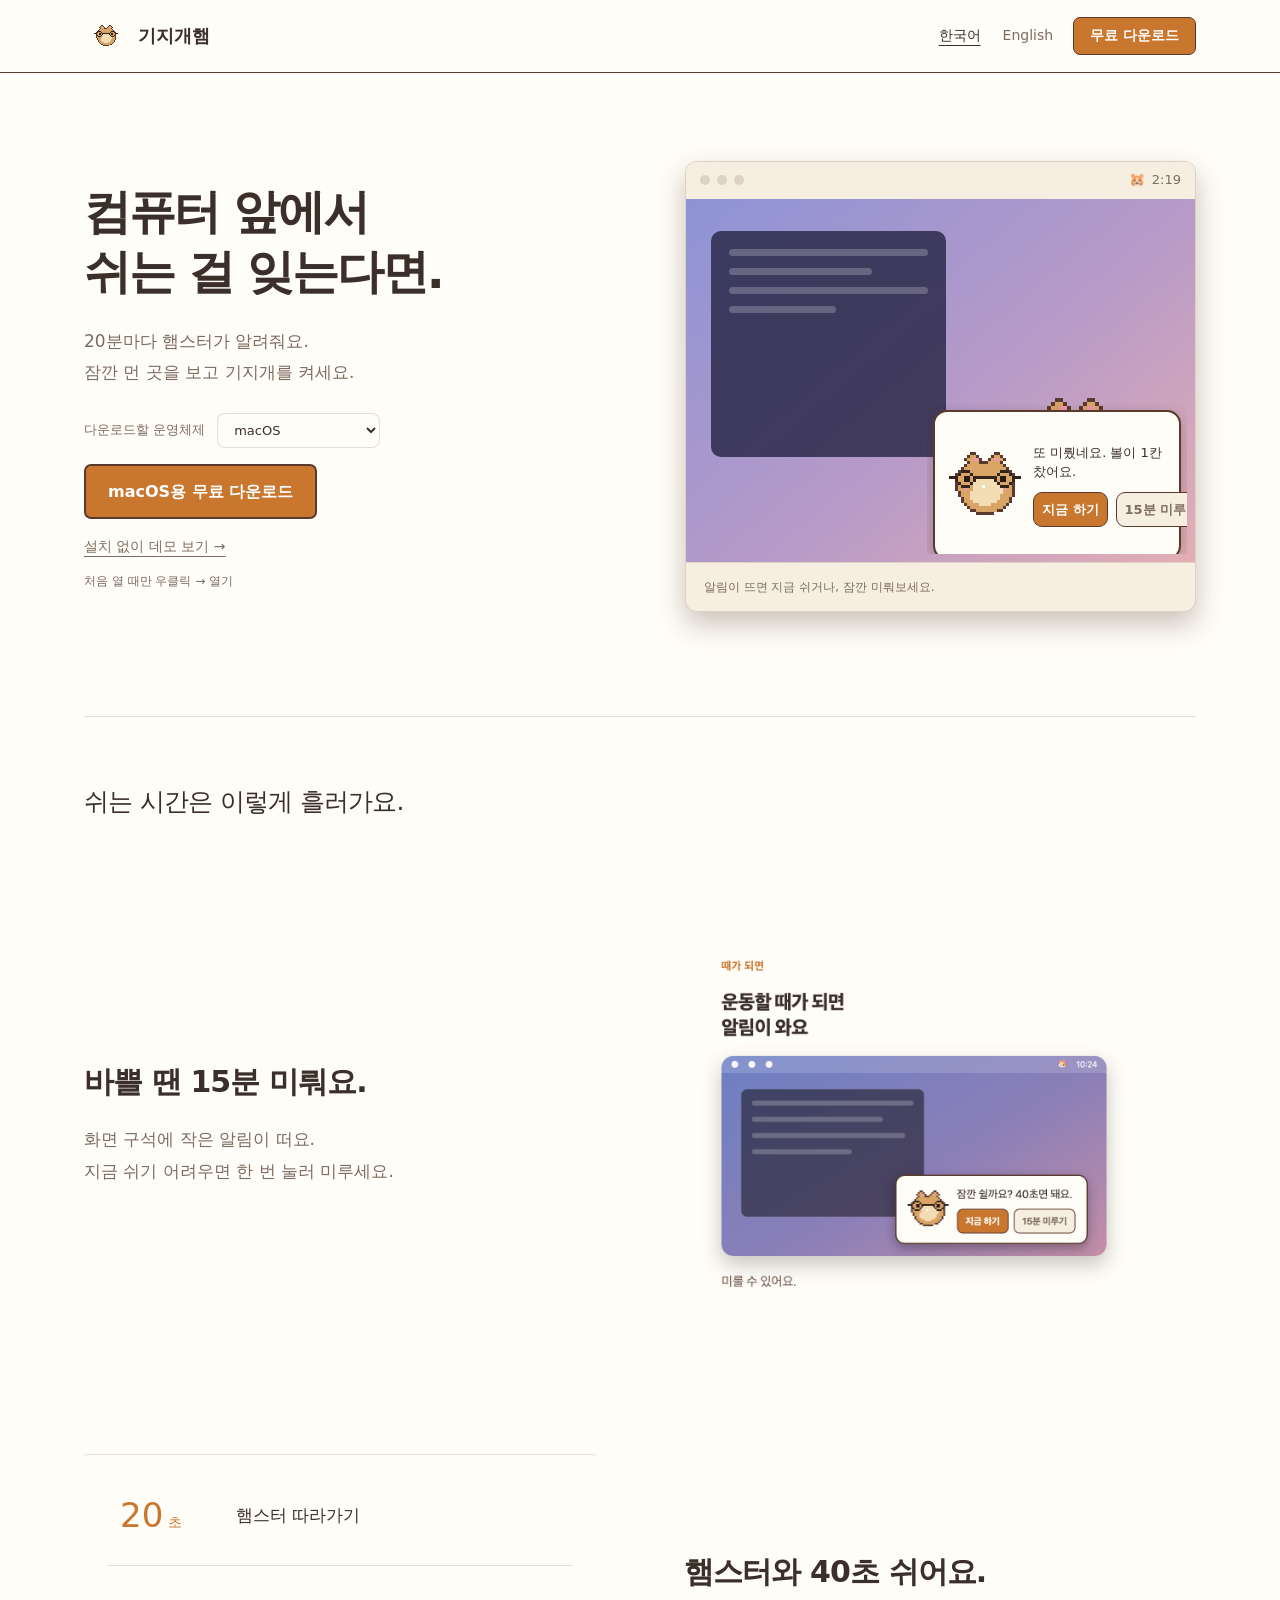
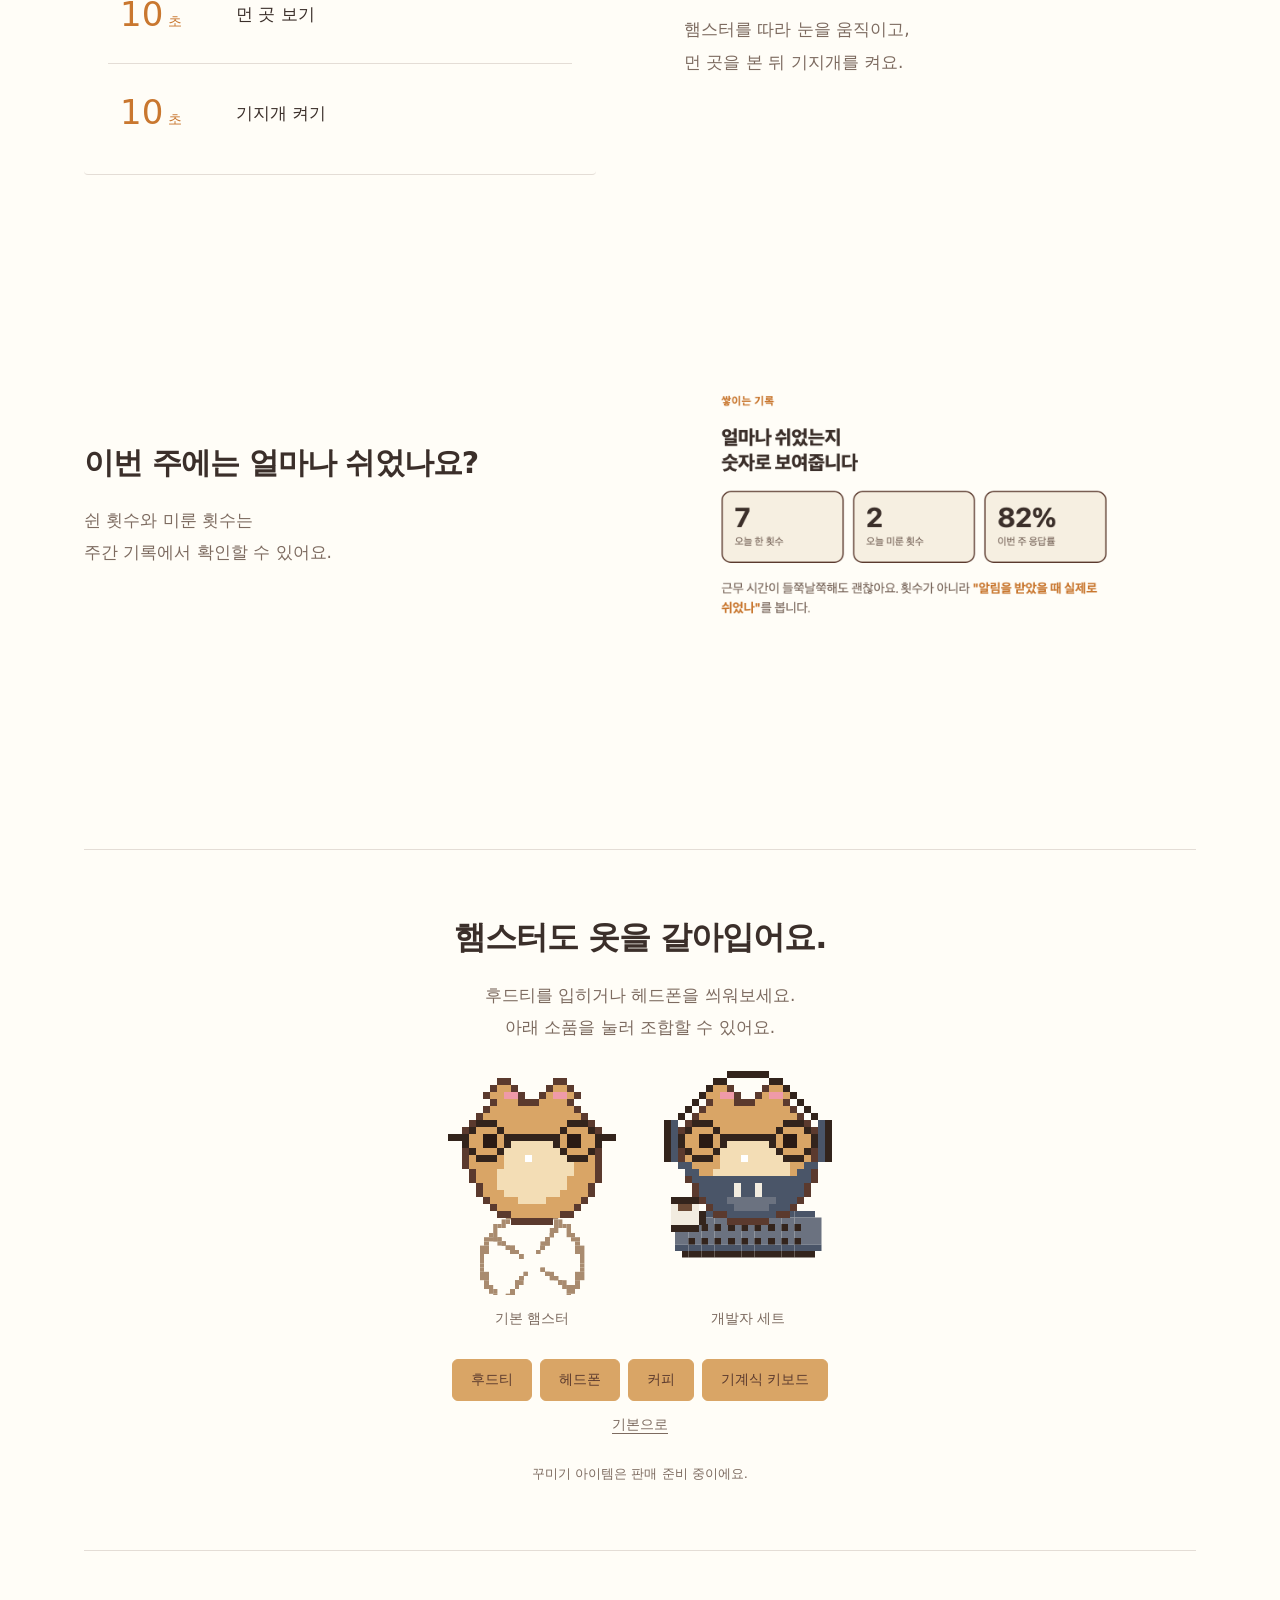
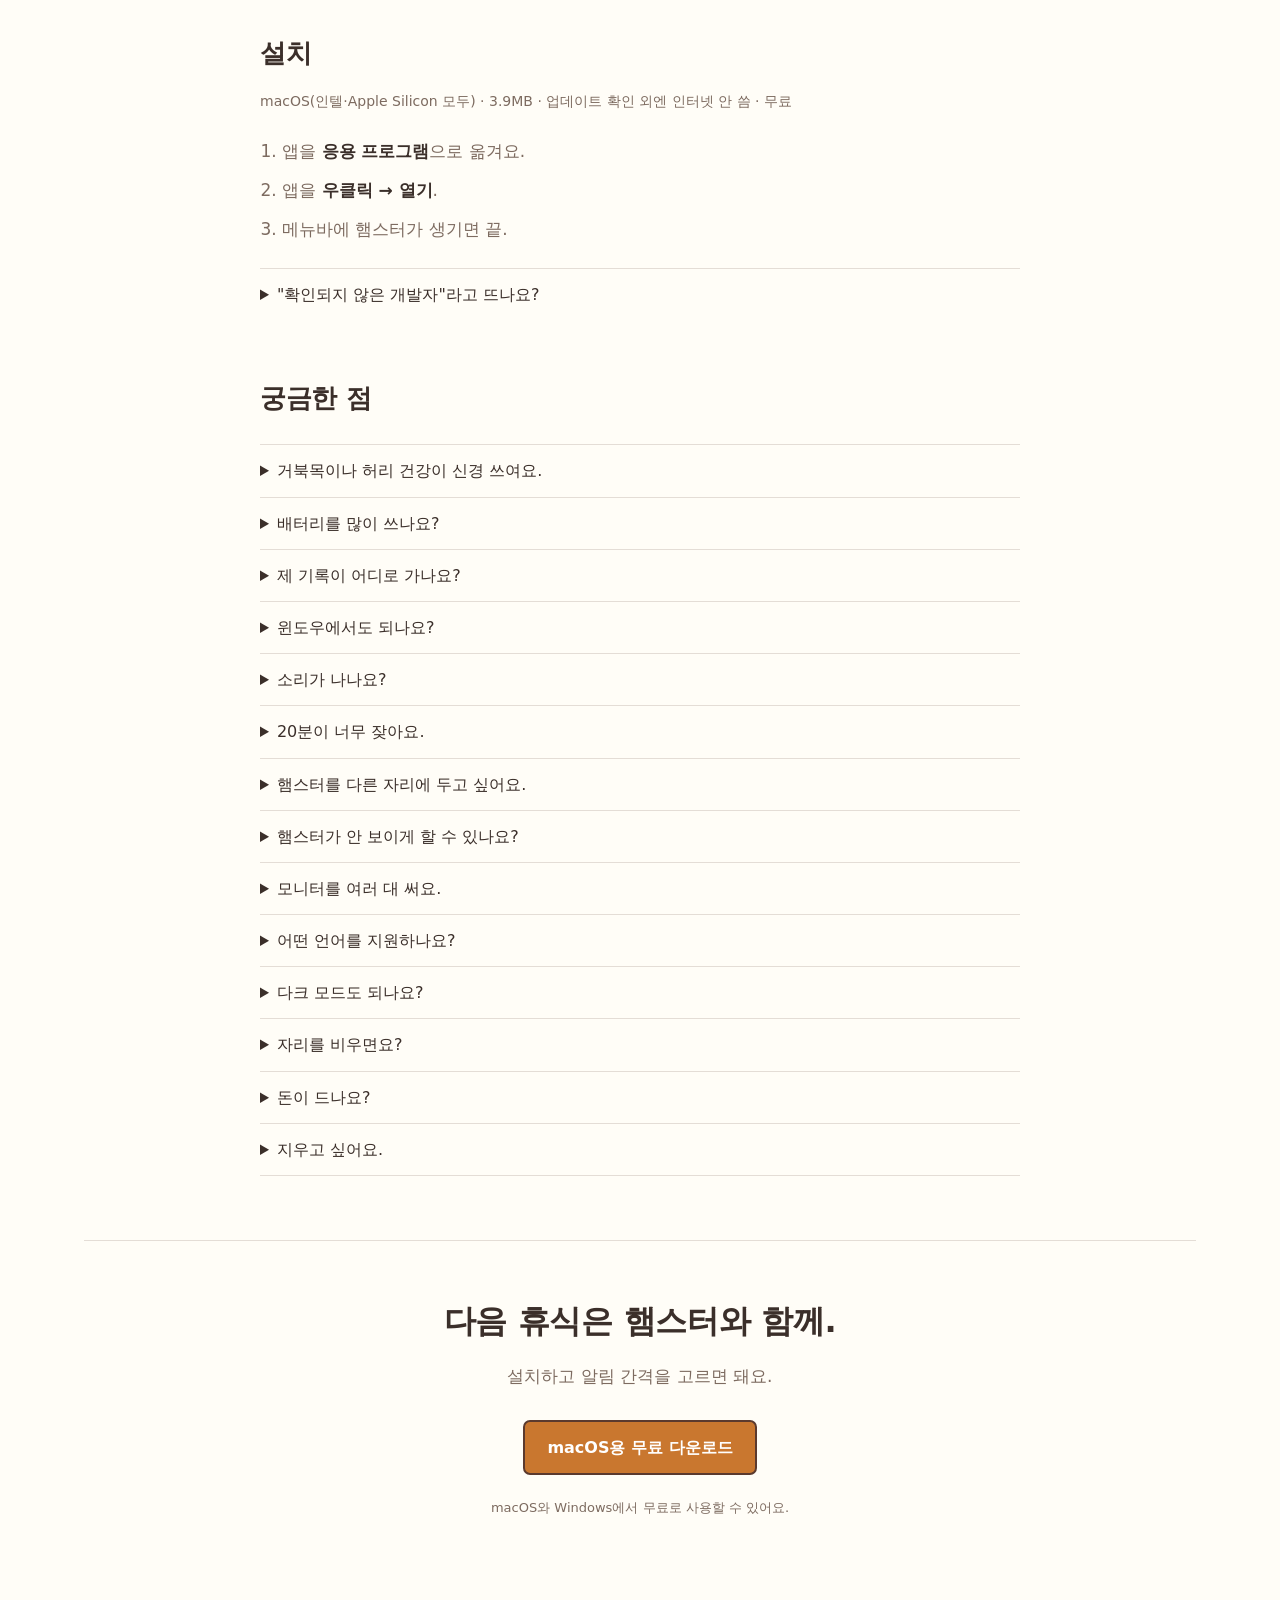
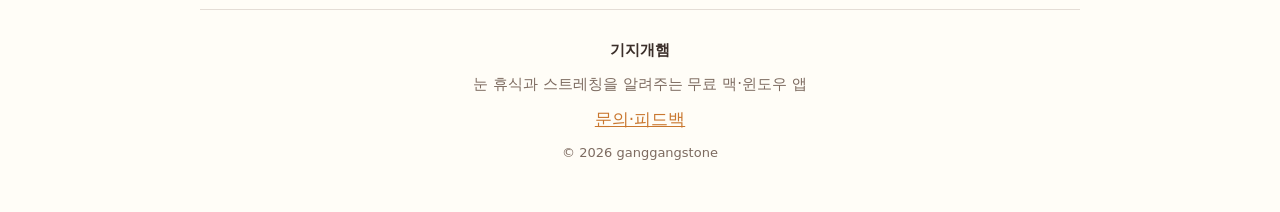
==== commit 8fd416a7: "Refine landing page typography and reduce decorative clutter" ====
--- a/index.html
+++ b/index.html
@@ -57,9 +57,8 @@
 
     <main>
       <section class="hero"><div class="hero-copy">
-        <p class="eyebrow" data-t="eyebrow">눈 휴식 · 책상 앞 스트레칭</p>
-        <h1 data-t="title">컴퓨터 앞에서<br />쉬는 걸 잊는다면.</h1>
-        <p class="lead" data-t="lead">20분마다 햄스터가 알려줘요. 잠깐 먼 곳을 보고, 함께 기지개를 켜세요.</p>
+        <h1 data-t="title"><span class="headline-line">컴퓨터 앞에서</span><span class="headline-line">쉬는 걸 잊는다면.</span></h1>
+        <p class="lead" data-t="lead"><span class="copy-line">20분마다 햄스터가 알려줘요.</span><span class="copy-line">잠깐 먼 곳을 보고 기지개를 켜세요.</span></p>
         <label class="os-picker" for="downloadOS"><span>다운로드할 운영체제</span>
           <select id="downloadOS"><option value="mac">macOS</option><option value="win">Windows (베타)</option></select>
         </label>
@@ -67,28 +66,25 @@
           <a class="cta" id="download" href="https://github.com/ganggangstone/hamstretch/releases/download/v0.1.1/Hamstretch_0.1.1_universal.dmg" data-t="cta">무료로 받기</a>
           <a class="demo-link" id="demo" href="demo/?play=1" data-t="ctaDemo">설치 없이 체험</a>
         </p>
-        <p class="trust" data-t="trust">무료 · macOS / Windows</p>
         <p class="notice" id="notice" data-t="notOpen" hidden>원티드 AI 챔피언십 제출작이에요. 대회 규정상 설치 파일 대신 데모로 보여드립니다. 위 데모를 확인해주세요. 응원하고 싶으시면 <a href="https://event.wanted.co.kr/ai-championship/2026/projects/1723" target="_blank" rel="noopener">투표 한 번</a> 부탁드려요!</p>
         <p class="hint" data-t="ctaHint">처음 열 때만 우클릭 → 열기</p>
         <p class="beta-note" id="betaNote" data-t="betaNote" hidden></p>
       </div><div class="hero-preview">
-        <div class="preview-bar"><span aria-hidden="true">● ● ●</span><span>작업 중</span></div>
         <iframe src="demo/?embed=1&amp;lang=ko" title="기지개햄 체험" scrolling="no"></iframe>
         <p class="preview-note" data-t="previewNote">알림이 뜨면 지금 쉬거나, 잠깐 미뤄보세요.</p>
       </div></section>
 
 
       <section class="features" aria-labelledby="features-title">
-        <h2 id="features-title" data-t="featuresTitle">알림부터 기록까지, 이렇게 써요.</h2>
-        <article class="feature-row"><div><span class="step-number">01</span><h3 data-t="snoozeTitle">바쁠 땐 15분 미뤄요.</h3><p data-t="snoozeBody">화면 구석에 작은 알림이 떠요. 지금 쉬기 어려우면 한 번 눌러 미루세요.</p></div><img src="screenshots/ko/card-05.png" alt="휴식 알림과 미루기 버튼" loading="lazy" /></article>
-        <article class="feature-row reverse"><div><span class="step-number">02</span><h3 data-t="routineTitle">햄스터와 40초 쉬어요.</h3><p data-t="routineBody">햄스터를 따라 눈을 움직이고, 먼 곳을 보고, 기지개를 켜요. 눈 보호를 위한 휴식과 책상 앞 스트레칭을 짧게 챙겨요.</p></div><ol class="routine"><li><b>20<span>초</span></b><span data-t="eyeStep">햄스터 따라가기</span></li><li><b>10<span>초</span></b><span data-t="farStep">먼 곳 보기</span></li><li><b>10<span>초</span></b><span data-t="stretchStep">기지개 켜기</span></li></ol></article>
-        <article class="feature-row"><div><span class="step-number">03</span><h3 data-t="recordTitle">얼마나 쉬었는지 확인해요.</h3><p data-t="recordBody">쉰 횟수와 미룬 횟수를 주간 기록에서 확인할 수 있어요.</p></div><img src="screenshots/ko/card-07.png" alt="주간 휴식 기록" loading="lazy" /></article>
+        <h2 id="features-title" data-t="featuresTitle">쉬는 시간은 이렇게 흘러가요.</h2>
+        <article class="feature-row"><div><h3 data-t="snoozeTitle">바쁠 땐 15분 미뤄요.</h3><p data-t="snoozeBody"><span class="copy-line">화면 구석에 작은 알림이 떠요.</span><span class="copy-line">지금 쉬기 어려우면 한 번 눌러 미루세요.</span></p></div><img src="screenshots/ko/card-05.png" alt="휴식 알림과 미루기 버튼" loading="lazy" /></article>
+        <article class="feature-row reverse"><div><h3 data-t="routineTitle">햄스터와 40초 쉬어요.</h3><p data-t="routineBody"><span class="copy-line">햄스터를 따라 눈을 움직이고,</span><span class="copy-line">먼 곳을 본 뒤 기지개를 켜요.</span></p></div><ol class="routine"><li><b>20<span>초</span></b><span data-t="eyeStep">햄스터 따라가기</span></li><li><b>10<span>초</span></b><span data-t="farStep">먼 곳 보기</span></li><li><b>10<span>초</span></b><span data-t="stretchStep">기지개 켜기</span></li></ol></article>
+        <article class="feature-row"><div><h3 data-t="recordTitle">이번 주에는 얼마나 쉬었나요?</h3><p data-t="recordBody"><span class="copy-line">쉰 횟수와 미룬 횟수는</span><span class="copy-line">주간 기록에서 확인할 수 있어요.</span></p></div><img src="screenshots/ko/card-07.png" alt="주간 휴식 기록" loading="lazy" /></article>
       </section>
-      <section class="wardrobe" aria-labelledby="wardrobe-title">
-        <p class="eyebrow" data-t="wardrobeLabel">꾸미기 미리보기</p><h2 id="wardrobe-title" data-t="wardrobeTitle">내 책상 위 햄스터를 골라요.</h2><p data-t="wardrobeBody">개발자 세트의 후드티, 헤드폰, 커피, 키보드를 조합해보세요.</p>
+      <section class="wardrobe" aria-labelledby="wardrobe-title"><h2 id="wardrobe-title" data-t="wardrobeTitle">햄스터도 옷을 갈아입어요.</h2><p data-t="wardrobeBody"><span class="copy-line">후드티를 입히거나 헤드폰을 씌워보세요.</span><span class="copy-line">아래 소품을 눌러 조합할 수 있어요.</span></p>
         <div class="looks"><figure><canvas id="defaultPet" width="240" height="320" role="img" aria-label="기본 햄스터"></canvas><figcaption data-t="defaultLook">기본 햄스터</figcaption></figure><figure><canvas id="customPet" width="240" height="320" role="img" aria-label="개발자 세트"></canvas><figcaption data-t="devLook">개발자 세트</figcaption></figure></div>
         <div id="gearChoices" class="gear-choices" role="group" aria-label="소품 선택"></div>
-        <button class="text-button" id="resetLook" type="button" data-t="resetLook">기본으로</button><p class="small-note" data-t="wardrobeNote">앱은 무료예요. 추가 꾸미기 아이템은 판매를 준비하고 있어요.</p>
+        <button class="text-button" id="resetLook" type="button" data-t="resetLook">기본으로</button><p class="small-note" data-t="wardrobeNote">꾸미기 아이템은 판매 준비 중이에요.</p>
       </section>
 
       <section id="install" class="install">
@@ -125,7 +121,7 @@
           <details><summary>지우고 싶어요.</summary><p>앱을 휴지통에 넣으면 끝이에요.</p></details>
         </div>
       </section>
-      <section class="final-cta"><h2 data-t="finalTitle">다음 휴식은 햄스터와 함께.</h2><p data-t="finalBody">설치하고 알림 간격을 고르면 돼요.</p><a class="cta" id="downloadBottom" href="#install" data-t="cta">무료로 받기</a><p class="trust" data-t="trust">무료 · macOS / Windows</p></section>
+      <section class="final-cta"><h2 data-t="finalTitle">다음 휴식은 햄스터와 함께.</h2><p data-t="finalBody">설치하고 알림 간격을 고르면 돼요.</p><a class="cta" id="downloadBottom" href="#install" data-t="cta">무료로 받기</a><p class="trust" data-t="trust">macOS와 Windows에서 무료로 사용할 수 있어요.</p></section>
     </main>
 
     <footer>
--- a/site.css
+++ b/site.css
@@ -232,3 +232,58 @@
 .demo-link { font-size:14px; font-weight:500; color:var(--text-dim); text-decoration:underline; text-underline-offset:5px; }
 .demo-link:hover { color:var(--accent); }
 select:focus-visible { outline:3px solid var(--accent); outline-offset:4px; }
+
+/* Let complete phrases set the rhythm instead of labels and numbered cards. */
+.headline-line,.copy-line { display:block; }
+h1,h2,h3 { text-wrap:balance; }
+p { text-wrap:pretty; }
+.hero { grid-template-columns:1.05fr 1fr; gap:64px; padding:88px 0 104px; }
+.hero h1 { font-size:clamp(36px,3.7vw,52px); font-weight:650; line-height:1.26; letter-spacing:-.045em; margin-bottom:24px; }
+.hero .lead { max-width:32em; line-height:1.85; font-size:17px; }
+.hero-preview { border-radius:12px; box-shadow:0 12px 28px var(--shadow); }
+.hero-preview .preview-note { text-align:left; padding:14px 18px; }
+.features>h2 { font-size:25px; font-weight:500; margin-bottom:20px; }
+.feature-row { padding:50px 0; gap:88px; }
+.feature-row h3 { font-weight:600; font-size:30px; margin:0 0 20px; line-height:1.4; }
+.feature-row p { margin:0; font-size:17px; line-height:1.9; }
+.feature-row img { border:0; border-radius:0; }
+.routine { border-radius:4px; background:transparent; padding:12px 24px; border-top:1px solid var(--line); border-bottom:1px solid var(--line); }
+.routine b { font-size:34px; font-weight:500; }
+.wardrobe { border:0; border-top:1px solid var(--line); border-bottom:1px solid var(--line); border-radius:0; background:transparent; padding:64px 0; }
+.wardrobe h2 { font-weight:600; margin-bottom:18px; line-height:1.45; }
+.wardrobe>p { line-height:1.9; }
+.gear-choices button { border-radius:6px; }
+.langs a { border:0; border-radius:0; padding:5px 8px; }
+.langs a[aria-current="page"] { background:transparent; color:var(--text); text-decoration:underline; text-underline-offset:5px; }
+.cta,.cta-sm { border-radius:7px; }
+.final-cta h2 { font-weight:600; line-height:1.5; }
+@media(max-width:1000px) and (min-width:721px) {
+ .hero { gap:32px; }
+ .hero h1 { font-size:37px; }
+ .hero .lead { font-size:16px; }
+ .feature-row { gap:40px; }
+}
+@media(max-width:720px) {
+ .hero { grid-template-columns:1fr; padding:48px 0 64px; gap:36px; }
+ .hero h1 { font-size:clamp(30px,8.8vw,39px); line-height:1.3; margin-bottom:22px; }
+ html[lang=en] .hero h1 { font-size:clamp(27px,7.8vw,35px); }
+ .hero .lead { font-size:16px; }
+ .feature-row { padding:32px 0; gap:24px; }
+ .feature-row h3 { font-size:26px; }
+ .feature-row p { font-size:16px; }
+ .features>h2 { font-size:21px; }
+ .wardrobe { padding:44px 0; }
+ .wardrobe h2 { font-size:25px; }
+ .wardrobe>p { font-size:15px; }
+}
+
+@media(max-width:720px) {
+ .routine li { gap:16px; padding:18px 0; }
+ .routine b { min-width:72px; }
+ .routine li>span { min-width:0; flex:1; }
+ .os-picker { flex-wrap:wrap; gap:8px 12px; }
+ .hero-copy { min-width:0; }
+}
+@media(max-width:360px) {
+ .navright .cta-sm { display:none; }
+}
